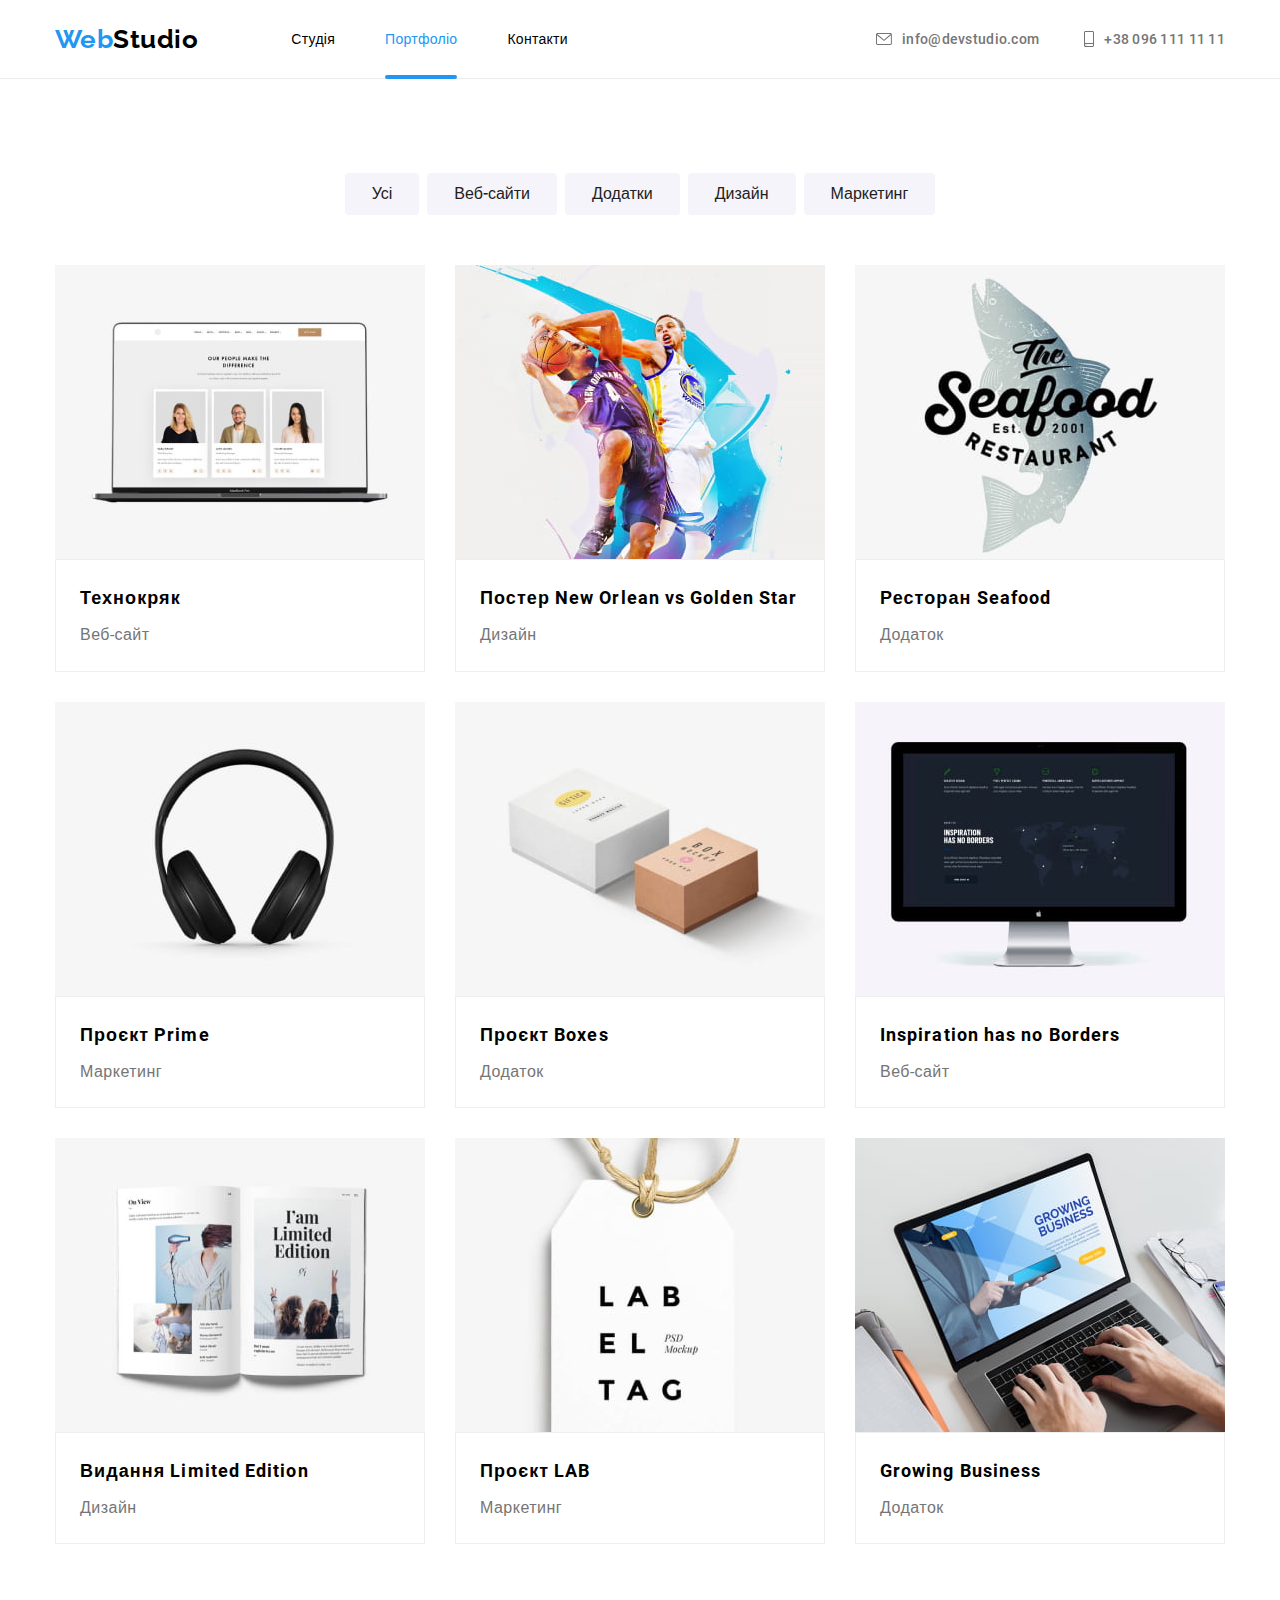
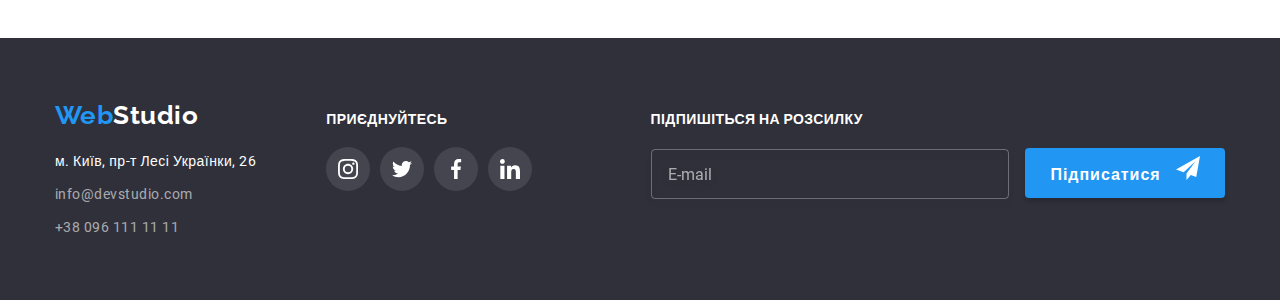
==== portfolio.html @ efd05b74 "fonts" ====
<!DOCTYPE html>
<html lang="uk">

<head>
    <meta charset="UTF-8">
    <meta http-equiv="X-UA-Compatible" content="IE=edge">
    <meta name="viewport" content="width=device-width, initial-scale=1.0">
    <title>Портфоліо</title>
    <link rel="stylesheet" href="https://cdnjs.cloudflare.com/ajax/libs/modern-normalize/1.1.0/modern-normalize.min.css">
  <!--  <link rel="preconnect" href="https://fonts.googleapis.com">
    <link rel="preconnect" href="https://fonts.gstatic.com" crossorigin>
    <link href="https://fonts.googleapis.com/css2?family=Raleway:wght@700&family=Roboto:wght@400;500;700;900&display=swap"
        rel="stylesheet"> -->
    <meta name="viewport" content="width=device-width, initial-scale=1.0">
    <link rel="stylesheet" href="./css/main.min.css">
</head>
<body>
    <header class="page-header">
        <div class="container">
            <nav class="nav-container">
                <a href="./index.html" class="logo"><span class="logo__1half">Web</span><span
                        class="logo__2half">Studio</span></a>
                <ul class="nav-list">
                    <li>
                        <a href="./index.html" class="nav-list__link">Студія</a>
                    </li>
                    <li>
                        <a href="./portfolio.html" class="nav-list__link nav-list__link--current">Портфоліо</a>
                    </li>
                    <li>
                        <a href="#" class="nav-list__link">Контакти</a>
                    </li>
                </ul>
            </nav>
            <ul class="header-contacts">
                <li class="header-contacts__item">
                    <a href="mailto:info@devstudio.com" class="header-contacts__mail-link">
                        <svg class="header-contacts__mail-icon" width="16px" height="12px">
                            <use href="./images/icons.svg#icon-envelope"></use>
                        </svg>
                        info@devstudio.com</a>
                </li>
                <li class="header-contacts__item">
                    <a href="tel:+380961111111" class="header-contacts__tel-link">
                        <svg class="header-contacts__tel-icon" width="10px" height="16px">
                            <use href="./images/icons.svg#icon-smartphone"></use>
                        </svg>
                        +38 096 111 11 11</a>
                </li>
            </ul>
        </div>
    </header>
    <main>
<section class="projects">
    <div class="container">
        <h1 class="projects__headline">
            Приклади робіт
        </h1>
        <ul class="projects__button-list">
            <li>
                <button type="button" class="projects__button">Усі</button>
            </li>
            <li>
                <button type="button" class="projects__button">Веб-сайти</button>
            </li>
            <li>
                <button type="button" class="projects__button">Додатки</button>
            </li>
            <li>
                <button type="button" class="projects__button">Дизайн</button>
            </li>
            <li>
                <button type="button" class="projects__button">Маркетинг</button>
            </li>
        </ul>
    </div>
    <div class="container">
        <ul class="projects-list">
            <li class="projects-list__item">
                <div class="project-card">
                <a class="project-card__link" href="#">
                <div class="project-card__overlay-block">
                <img src="./images/Project1.jpg" alt="скрін веб-сайту на ноутбуці" width="370" class="project-card__img">
                <p class="project-card__overlay-text">Ресурс пропонує комплексні пропозиції з різним рівнем 
                        функціоналу та сервісів. Все це дозволить відвідувачу 
                        отримати вичерпні відомості про компанію чи приватну особу.</p>
                </div>
                <div class="project-card__description">
                    <h2 class="project-card__title">Технокряк</h2>
                    <p class="project-card__group">Веб-сайт</p>
                </div>
                </a>
                </div>
            </li>
            <li class="projects-list__item">
                <div class="project-card">
                <a class="project-card__link" href="#">
                <div class="project-card__overlay-block">
                <img src="./images/Project2.jpg" alt="баскетболісти з м'ячем" width="370" class="project-card__img">
                <p class="project-card__overlay-text">Ресурс пропонує комплексні пропозиції з різним рівнем
                    функціоналу та сервісів. Все це дозволить відвідувачу
                    отримати вичерпні відомості про компанію чи приватну особу.</p>
                </div>
                <div class="project-card__description">
                    <h2 class="project-card__title">Постер New Orlean vs Golden Star</h2>
                    <p class="project-card__group">Дизайн</p>
                </div>
                </a>
                </div>
            </li>
            <li class="projects-list__item">
                <div class="project-card">
                <a class="project-card__link" href="#">
                <div class="project-card__overlay-block">
                <img src="./images/Project3.jpg" alt="логотип ресторану" width="370" class="project-card__img">
                <p class="project-card__overlay-text">Ресурс пропонує комплексні пропозиції з різним рівнем
                    функціоналу та сервісів. Все це дозволить відвідувачу
                    отримати вичерпні відомості про компанію чи приватну особу.</p>
                </div>
                <div class="project-card__description">
                    <h2 class="project-card__title">Ресторан Seafood</h2>
                    <p class="project-card__group">Додаток</p>
                </div>
                </a>
                </div>
            </li>
            <li class="projects-list__item">
                <div class="project-card">
                <a class="project-card__link" href="#">
                <div class="project-card__overlay-block">
                <img src="./images/Project4.jpg" alt="навушники" width="370" class="project-card__img">
                <p class="project-card__overlay-text">Ресурс пропонує комплексні пропозиції з різним рівнем
                    функціоналу та сервісів. Все це дозволить відвідувачу
                    отримати вичерпні відомості про компанію чи приватну особу.</p>
                </div>
                <div class="project-card__description">
                    <h2 class="project-card__title">Проєкт Prime</h2>
                    <p class="project-card__group">Маркетинг</p>
                </div>
                </a>
                </div>
            </li>
            <li class="projects-list__item">
                <div class="project-card">
                <a class="project-card__link" href="#">
                <div class="project-card__overlay-block">
                <img src="./images/Project5.jpg" alt="коробки" width="370" class="project-card__img">
                <p class="project-card__overlay-text">Ресурс пропонує комплексні пропозиції з різним рівнем
                    функціоналу та сервісів. Все це дозволить відвідувачу
                    отримати вичерпні відомості про компанію чи приватну особу.</p>
                </div>
                <div class="project-card__description">
                    <h2 class="project-card__title">Проєкт Boxes</h2>
                    <p class="project-card__group">Додаток</p>
                </div>
                </a>
                </div>
            </li>
            <li class="projects-list__item">
                <div class="project-card">
                <a class="project-card__link" href="#">
                <div class="project-card__overlay-block">
                <img src="./images/Project6.jpg" alt="скрін веб-сайту на моніторі" width="370" class="project-card__img">
                <p class="project-card__overlay-text">Ресурс пропонує комплексні пропозиції з різним рівнем
                    функціоналу та сервісів. Все це дозволить відвідувачу
                    отримати вичерпні відомості про компанію чи приватну особу.</p>
                </div>
                <div class="project-card__description">
                    <h2 class="project-card__title">Inspiration has no Borders</h2>
                    <p class="project-card__group">Веб-сайт</p>
                </div>
                </a>
                </div>
            </li>
            <li class="projects-list__item">
                <div class="project-card">
                <a class="project-card__link" href="#">
                <div class="project-card__overlay-block">    
                <img src="./images/Project7.jpg" alt="відкритий журнал" width="370" class="project-card__img">
                <p class="project-card__overlay-text">Ресурс пропонує комплексні пропозиції з різним рівнем
                    функціоналу та сервісів. Все це дозволить відвідувачу
                    отримати вичерпні відомості про компанію чи приватну особу.</p>
                </div>
                <div class="project-card__description">
                    <h2 class="project-card__title">Видання Limited Edition</h2>
                    <p class="project-card__group">Дизайн</p>
                </div>
                </a>
                </div>
            </li>
            <li class="projects-list__item">
                <div class="project-card">
                <a class="project-card__link" href="#">
                <div class="project-card__overlay-block">
                    <img src="./images/Project8.jpg" alt="логотип проєкту" width="370" class="project-card__img">
                <p class="project-card__overlay-text">Ресурс пропонує комплексні пропозиції з різним рівнем
                    функціоналу та сервісів. Все це дозволить відвідувачу
                    отримати вичерпні відомості про компанію чи приватну особу.</p>
                </div>
                <div class="project-card__description">
                    <h2 class="project-card__title">Проєкт LAB</h2>
                    <p class="project-card__group">Маркетинг</p>
                </div>
                </a>
                </div>
            </li>
            <li class="projects-list__item">
                <div class="project-card">
                <a class="project-card__link" href="#">
                <div class="project-card__overlay-block">
                <img src="./images/Project9.jpg" alt="скріе додатку на ноутбуці" width="370" class="project-card__img">
                <p class="project-card__overlay-text">Ресурс пропонує комплексні пропозиції з різним рівнем
                    функціоналу та сервісів. Все це дозволить відвідувачу
                    отримати вичерпні відомості про компанію чи приватну особу.</p>
                </div> 
                    <div class="project-card__description">
                    <h2 class="project-card__title">Growing Business</h2>
                    <p class="project-card__group">Додаток</p>
                </div>
                </a>
                </div>
            </li>
        </ul>
    </div>
    </section>
    </main>
<footer class="page-footer">
    <div class="container page-footer__container">
        <div class="page-footer__content">
            <a href="./index.html" class="logo page-footer__logo"><span class="logo__1half">Web</span><span
                    class="logo__2half logo__2half--inverse">Studio</span></a>
            <address>
                <ul class="footer-contacts">
                    <li class="footer-contacts__item">
                        <a href="https://goo.gl/maps/hSNY3nVLKRhSjsEh8" class="footer-contacts__address">м. Київ, пр-т
                            Лесі
                            Українки, 26</a>
                    </li>
                    <li class="footer-contacts__item">
                        <a href="mailto:info@devstudio.com" class="footer-contacts__mail">info@devstudio.com</a>
                    </li>
                    <li class="footer-contacts__item">
                        <a href="tel:+380961111111" class="footer-contacts__tel">+38 096 111 11 11</a>
                    </li>
                </ul>
            </address>
        </div>
        <div class="page-footer__social">
            <span class="page-footer__join">Приєднуйтесь</span>
            <ul class="social-list">
                <li class="social-list__item">
                    <a class="social-list__link" href="https://www.instagram.com/siriy_ua/">
                        <svg class="social-list__icon" width="20" height="20">
                            <use href="./images/icons.svg#icon-instagram"></use>
                        </svg>
                    </a>
                </li>
                <li class="social-list__item">
                    <a class="social-list__link" href="https://twitter.com/APUkraine">
                        <svg class="social-list__icon" width="20" height="20">
                            <use href="./images/icons.svg#icon-twitter"></use>
                        </svg>
                    </a>
                </li>
                <li class="social-list__item">
                    <a class="social-list__link" href="https://www.facebook.com/pasha.savka.9">
                        <svg class="social-list__icon" width="20" height="20">
                            <use href="./images/icons.svg#icon-facebook"></use>
                        </svg>
                    </a>
                </li>
                <li class="social-list__item">
                    <a class="social-list__link" href="https://www.linkedin.com/">
                        <svg class="social-list__icon" width="20" height="20">
                            <use href="./images/icons.svg#icon-linkedin"></use>
                        </svg>
                    </a>
                </li>
            </ul>
        </div>
        <div class="footer-subscribe">
            <label for="footer-email" class="footer-subscribe__newsletter">Підпишіться на розсилку</label>
            <div class="footer-subscribe__wrapper">
                <input type="email" name="e-mail" id="footer-email" placeholder="E-mail"
                    class="footer-subscribe__email">
                <button type="submit" class="footer-subscribe__button">
                    <div class="footer-subscribe__button-content">
                        <span>Підписатися</span>
                        <svg class="footer-subscribe__icon" width="24" height="24">
                            <use href="./images/icons.svg#icon-send"></use>
                        </svg>
                    </div>
                </button>
            </div>
        </div>
    </div>
</footer>
</body>
</html>
---- css/main.min.css ----
@font-face{font-family:"Roboto";font-style:normal;font-weight:400;src:local(""),url("../fonts/roboto-v30-latin-regular.woff2") format("woff2"),url("../fonts/roboto-v30-latin-regular.woff") format("woff")}@font-face{font-family:"Roboto";font-style:normal;font-weight:500;src:local(""),url("../fonts/roboto-v30-latin-500.woff2") format("woff2"),url("../fonts/roboto-v30-latin-500.woff") format("woff")}@font-face{font-family:"Roboto";font-style:normal;font-weight:700;src:local(""),url("../fonts/roboto-v30-latin-700.woff2") format("woff2"),url("../fonts/roboto-v30-latin-700.woff") format("woff")}@font-face{font-family:"Roboto";font-style:normal;font-weight:900;src:local(""),url("../fonts/roboto-v30-latin-900.woff2") format("woff2"),url("../fonts/roboto-v30-latin-900.woff") format("woff")}@font-face{font-family:"Raleway";font-style:normal;font-weight:700;src:local(""),url("../fonts/raleway-v28-latin-700.woff2") format("woff2"),url("../fonts/raleway-v28-latin-700.woff") format("woff")}.visually-hidden{position:absolute;width:1px;height:1px;margin:-1px;border:0;padding:0;white-space:nowrap;-webkit-clip-path:inset(100%);clip-path:inset(100%);clip:rect(0 0 0 0);overflow:hidden}.container{display:-webkit-box;display:-ms-flexbox;display:flex;padding:0 15px;width:1200px;margin-left:auto;margin-right:auto;-ms-flex-line-pack:center;align-content:center}.clients .container{-webkit-box-orient:vertical;-webkit-box-direction:normal;-ms-flex-direction:column;flex-direction:column}.logo{display:block;padding-bottom:0;-ms-flex-line-pack:center;align-content:center;padding:0;text-decoration:none;font-family:"Raleway",sans-serif;font-weight:700;font-size:26px;line-height:1.17}.logo__1half{color:#2196f3}.logo__2half{color:#000}.logo__2half--inverse{color:#fff}.page-footer__logo{margin-bottom:20px}.social-list{display:-webkit-box;display:-ms-flexbox;display:flex;list-style-type:none;padding-left:0;gap:10px;-webkit-box-pack:center;-ms-flex-pack:center;justify-content:center;margin-top:0;margin-bottom:0;list-style-type:none}.social-list__link{display:-webkit-box;display:-ms-flexbox;display:flex;width:100%;height:100%;border-radius:50%;-webkit-box-align:center;-ms-flex-align:center;align-items:center;-webkit-box-pack:center;-ms-flex-pack:center;justify-content:center;color:#afb1b8;-webkit-transition-property:color,background-color,fill,border-color,opacity,visibility,-webkit-box-shadow,-webkit-transform;transition-property:color,background-color,fill,border-color,opacity,visibility,-webkit-box-shadow,-webkit-transform;transition-property:color,background-color,fill,box-shadow,border-color,opacity,visibility,transform;transition-property:color,background-color,fill,box-shadow,border-color,opacity,visibility,transform,-webkit-box-shadow,-webkit-transform;-webkit-transition-duration:250ms;transition-duration:250ms;-webkit-transition-timing-function:cubic-bezier(0.4, 0, 0.2, 1);transition-timing-function:cubic-bezier(0.4, 0, 0.2, 1)}.social-list__icon{fill:currentColor}.social-list__item{width:44px;height:44px}.social-list__link:hover,.social-list__link:focus{color:#fff;background-color:#2196f3}.page-footer .social-list__link,.page-footer .social-list__link{color:#fff;background-color:rgba(255,255,255,.1)}.page-footer .social-list__link:hover,.page-footer .social-list__link:focus{background-color:#2196f3}.backdrop{position:fixed;top:0;left:0;width:100%;height:100%;background-color:rgba(0,0,0,.5);-webkit-transition-property:opacity,visibility,-webkit-transform;transition-property:opacity,visibility,-webkit-transform;transition-property:opacity,visibility,transform;transition-property:opacity,visibility,transform,-webkit-transform;-webkit-transition-duration:250ms;transition-duration:250ms;-webkit-transition-timing-function:cubic-bezier(0.4, 0, 0.2, 1);transition-timing-function:cubic-bezier(0.4, 0, 0.2, 1)}.backdrop.is-hidden{opacity:0;visibility:hidden;pointer-events:none}body{color:var(--headline-color);background-color:var(--main-color);font-family:"Roboto",sans-serif;letter-spacing:.03em;margin:auto}.clients{padding-top:94px;padding-bottom:94px}.clients__title{margin:0 0 50px 0;font-size:36px;line-height:1.17;text-align:center;letter-spacing:.03em}.clients__list{display:-webkit-box;display:-ms-flexbox;display:flex;list-style-type:none;padding-left:0;gap:30px;margin:0}.company{width:170px;height:92px}.company__logo{fill:#afb1b8;-webkit-transition-property:color,background-color,fill,border-color,opacity,visibility,-webkit-box-shadow,-webkit-transform;transition-property:color,background-color,fill,border-color,opacity,visibility,-webkit-box-shadow,-webkit-transform;transition-property:color,background-color,fill,box-shadow,border-color,opacity,visibility,transform;transition-property:color,background-color,fill,box-shadow,border-color,opacity,visibility,transform,-webkit-box-shadow,-webkit-transform;-webkit-transition-duration:250ms;transition-duration:250ms;-webkit-transition-timing-function:cubic-bezier(0.4, 0, 0.2, 1);transition-timing-function:cubic-bezier(0.4, 0, 0.2, 1)}.company__link:hover .company__logo,.company__link:focus .company__logo{fill:#2196f3}.company__link{display:-webkit-box;display:-ms-flexbox;display:flex;width:100%;height:100%;-webkit-box-pack:center;-ms-flex-pack:center;justify-content:center;-webkit-box-align:center;-ms-flex-align:center;align-items:center;border:1px solid #afb1b8;border-radius:4px;-webkit-transition-property:color,background-color,fill,border-color,opacity,visibility,-webkit-box-shadow,-webkit-transform;transition-property:color,background-color,fill,border-color,opacity,visibility,-webkit-box-shadow,-webkit-transform;transition-property:color,background-color,fill,box-shadow,border-color,opacity,visibility,transform;transition-property:color,background-color,fill,box-shadow,border-color,opacity,visibility,transform,-webkit-box-shadow,-webkit-transform;-webkit-transition-duration:250ms;transition-duration:250ms;-webkit-transition-timing-function:cubic-bezier(0.4, 0, 0.2, 1);transition-timing-function:cubic-bezier(0.4, 0, 0.2, 1)}.company__link:hover,.company__link:focus{border:1px solid #2196f3;border-radius:4px}.command__title{font-size:36px;line-height:1.17;text-align:center;letter-spacing:.03em}.command{background-color:#f5f4fa}.employee__description{padding:30px 0}.employee__name{font-weight:500;font-size:16px;line-height:1.17;margin:0 0 10px 0}.employee__profession{font-size:16px;line-height:1.17;color:#757575;margin:0;margin-bottom:16px}.command__container{-webkit-box-orient:vertical;-webkit-box-direction:normal;-ms-flex-direction:column;flex-direction:column}.command__list{padding:0;margin:0;display:-webkit-box;display:-ms-flexbox;display:flex;gap:30px;-webkit-box-pack:center;-ms-flex-pack:center;justify-content:center;list-style-type:none}.command__title{margin:0 0 50px 0}.command__item{text-align:center;background-color:#fff;-webkit-box-shadow:0px 1px 3px rgba(0,0,0,.12),0px 1px 1px rgba(0,0,0,.14),0px 2px 1px rgba(0,0,0,.2);box-shadow:0px 1px 3px rgba(0,0,0,.12),0px 1px 1px rgba(0,0,0,.14),0px 2px 1px rgba(0,0,0,.2);border-radius:0px 0px 4px 4px}.command{padding:94px 0}.employee__img{display:block}.features__title{display:none}.features-list__heading{text-transform:uppercase;font-size:14px;line-height:1.17}.features-list__text{font-size:14px;line-height:1.7;color:#757575}.features{padding-top:94px}.features-list{display:-webkit-box;display:-ms-flexbox;display:flex;margin:0;padding-left:0;gap:30px;list-style-type:none}.features-list__item{width:calc((100% - 90px)/4)}.features-list__heading{margin:0 0 10px 0}.features-list__text{margin:0}.features-list__icon-box{width:270px;height:120px;display:-webkit-box;display:-ms-flexbox;display:flex;-webkit-box-pack:center;-ms-flex-pack:center;justify-content:center;-webkit-box-align:center;-ms-flex-align:center;align-items:center;margin-bottom:30px;border-radius:4px;background-color:#f5f4fa}.hero__title{width:700px;margin:0 auto 30px auto;color:#fff;font-weight:900;font-size:44px;line-height:1.36;text-align:center;letter-spacing:.06em;text-transform:uppercase}.hero__button{display:block;margin-left:auto;margin-right:auto;padding:10px 32px;border-radius:4px;color:#fff;background:#2196f3;cursor:pointer;font-weight:700;font-size:16px;line-height:1.88;letter-spacing:.06em;border-color:rgba(0,0,0,0)}.hero{-ms-flex-line-pack:center;align-content:center;padding-top:200px;padding-bottom:210px;margin:0 auto;background-color:#2f303a;background-image:-webkit-gradient(linear, left top, right top, from(rgba(47, 48, 58, 0.4)), to(rgba(47, 48, 58, 0.4))),url("../images/hero-img.jpg");background-image:linear-gradient(to right, rgba(47, 48, 58, 0.4), rgba(47, 48, 58, 0.4)),url("../images/hero-img.jpg");background-position:center;background-repeat:no-repeat;background-size:cover}.modal{position:absolute;display:-webkit-box;display:-ms-flexbox;display:flex;top:50%;left:50%;min-width:528px;min-height:581px;padding:40px;background-color:#fff;border-radius:4px;-webkit-box-shadow:0px 1px 3px rgba(0,0,0,.12),0px 1px 1px rgba(0,0,0,.14),0px 2px 1px rgba(0,0,0,.2);box-shadow:0px 1px 3px rgba(0,0,0,.12),0px 1px 1px rgba(0,0,0,.14),0px 2px 1px rgba(0,0,0,.2);-webkit-box-orient:vertical;-webkit-box-direction:normal;-ms-flex-direction:column;flex-direction:column}.backdrop .modal{-webkit-transition-property:opacity,visibility,-webkit-transform;transition-property:opacity,visibility,-webkit-transform;transition-property:opacity,visibility,transform;transition-property:opacity,visibility,transform,-webkit-transform;-webkit-transition-duration:250ms;transition-duration:250ms;-webkit-transition-timing-function:cubic-bezier(0.4, 0, 0.2, 1);transition-timing-function:cubic-bezier(0.4, 0, 0.2, 1);-webkit-transform:translate(-50%, -50%) scale(1);transform:translate(-50%, -50%) scale(1)}.backdrop.is-hidden .modal{opacity:0;visibility:hidden;pointer-events:none;-webkit-transition-property:opacity,visibility,-webkit-transform;transition-property:opacity,visibility,-webkit-transform;transition-property:opacity,visibility,transform;transition-property:opacity,visibility,transform,-webkit-transform;-webkit-transition-duration:250ms;transition-duration:250ms;-webkit-transition-timing-function:cubic-bezier(0.4, 0, 0.2, 1);transition-timing-function:cubic-bezier(0.4, 0, 0.2, 1);-webkit-transform:translate(-50%, -50%) scale(0.1);transform:translate(-50%, -50%) scale(0.1)}.modal__button-close{display:-webkit-box;display:-ms-flexbox;display:flex;width:30px;height:30px;-webkit-box-pack:center;-ms-flex-pack:center;justify-content:center;-webkit-box-align:center;-ms-flex-align:center;align-items:center;border:1px solid rgba(0,0,0,.15);border-radius:50%;position:absolute;top:8px;right:8px;padding:0;margin:0;background:none;cursor:pointer}.modal__button-close:hover,.modal__button-close:focus{fill:#2196f3}.modal__form{display:-webkit-box;display:-ms-flexbox;display:flex;-webkit-box-orient:vertical;-webkit-box-direction:normal;-ms-flex-direction:column;flex-direction:column}.modal__title{font-style:normal;font-weight:700;font-size:20px;line-height:1.15;text-align:center;padding:0;margin:0 0 12px 0}.modal__form-label{font-weight:400;font-size:12px;line-height:1.17;letter-spacing:.01em;color:#757575;margin-bottom:4px}.modal__form-input{height:40px;width:100%;border:1px solid rgba(33,33,33,.2);border-radius:4px;padding-left:40px}.modal__input-wrapper:hover .modal__form-input,.modal__input-wrapper:focus-within .modal__form-input{border:1px solid #2196f3}.modal__input-wrapper{position:relative;color:#212121;margin-bottom:10px}.modal__input-wrapper:hover,.modal__input-wrapper:focus-within{color:#2196f3}.modal__input-icon{position:absolute;left:12px;top:50%;-webkit-transform:translateY(-50%);transform:translateY(-50%);fill:currentColor}.modal__input-comment{height:120px;resize:none;width:100%;border:1px solid rgba(33,33,33,.2);border-radius:4px;margin-bottom:20px;padding:12px 16px}.modal__input-comment:hover,.modal__input-comment:focus{border:1px solid #2196f3}.modal__input-comment::-webkit-input-placeholder{display:-webkit-box;display:flex;font-weight:400;font-size:12px;line-height:14px;letter-spacing:.01em;color:rgba(117,117,117,.5)}.modal__input-comment::-moz-placeholder{display:flex;font-weight:400;font-size:12px;line-height:14px;letter-spacing:.01em;color:rgba(117,117,117,.5)}.modal__input-comment:-ms-input-placeholder{display:-ms-flexbox;display:flex;font-weight:400;font-size:12px;line-height:14px;letter-spacing:.01em;color:rgba(117,117,117,.5)}.modal__input-comment::-ms-input-placeholder{display:-ms-flexbox;display:flex;font-weight:400;font-size:12px;line-height:14px;letter-spacing:.01em;color:rgba(117,117,117,.5)}.modal__input-comment::placeholder{display:-webkit-box;display:-ms-flexbox;display:flex;font-weight:400;font-size:12px;line-height:14px;letter-spacing:.01em;color:rgba(117,117,117,.5)}.modal__terms{display:-webkit-box;display:-ms-flexbox;display:flex;margin-bottom:30px;margin-left:12px;-webkit-box-align:center;-ms-flex-align:center;align-items:center}.modal__button{background-color:#2196f3;border:none;-webkit-box-shadow:0px 4px 4px --foter-shadow;box-shadow:0px 4px 4px --foter-shadow;border-radius:4px;width:200px;height:50px;color:#fff;-ms-flex-item-align:center;align-self:center;letter-spacing:.06em;font-weight:700;font-size:16px;line-height:1.88;cursor:pointer}.modal__button:hover,.modal__button:focus{background-color:#188ce8}.modal__terms-link{color:#2196f3}.modal__terms-label{position:relative;padding-left:23px;font-size:14px;line-height:1.7;color:#757575}.modal__terms-label::before{content:"";position:absolute;width:16px;height:15px;top:50%;-webkit-transform:translateY(-50%);transform:translateY(-50%);left:0;border:2px solid #212121;border-radius:2px}.modal__terms-label::after{content:"";position:absolute;width:16px;height:15px;top:50%;-webkit-transform:translateY(-50%);transform:translateY(-50%);left:0;border:2px solid #2196f3;border-radius:2px;background-image:url("../images/Vector.svg");background-size:contain;background-repeat:no-repeat;background-color:#2196f3;opacity:0}.modal__checkbox:checked+.modal__terms-label::after{opacity:1}.nav-list{display:-webkit-box;display:-ms-flexbox;display:flex;margin:0 0 0 93px;padding-left:0;gap:50px;list-style-type:none;font-weight:500;font-size:14px;line-height:1.17;letter-spacing:.02em}.nav-list__link{position:relative;display:block;color:inherit;text-decoration:none;-webkit-transition-property:color,background-color,fill,border-color,opacity,visibility,-webkit-box-shadow,-webkit-transform;transition-property:color,background-color,fill,border-color,opacity,visibility,-webkit-box-shadow,-webkit-transform;transition-property:color,background-color,fill,box-shadow,border-color,opacity,visibility,transform;transition-property:color,background-color,fill,box-shadow,border-color,opacity,visibility,transform,-webkit-box-shadow,-webkit-transform;-webkit-transition-duration:250ms;transition-duration:250ms;-webkit-transition-timing-function:cubic-bezier(0.4, 0, 0.2, 1);transition-timing-function:cubic-bezier(0.4, 0, 0.2, 1)}.nav-list__link:hover{color:#2196f3;fill:#2196f3}.nav-list__link:hover::after{opacity:1}.nav-list__link:focus{color:#2196f3;fill:#2196f3}.nav-list__link:focus::after{opacity:1}.nav-list__link::after{content:"";position:absolute;display:block;width:100%;height:4px;left:0;bottom:-32px;border-radius:2px;background-color:#2196f3;opacity:0;-webkit-transition-property:color,background-color,fill,border-color,opacity,visibility,-webkit-box-shadow,-webkit-transform;transition-property:color,background-color,fill,border-color,opacity,visibility,-webkit-box-shadow,-webkit-transform;transition-property:color,background-color,fill,box-shadow,border-color,opacity,visibility,transform;transition-property:color,background-color,fill,box-shadow,border-color,opacity,visibility,transform,-webkit-box-shadow,-webkit-transform;-webkit-transition-duration:250ms;transition-duration:250ms;-webkit-transition-timing-function:cubic-bezier(0.4, 0, 0.2, 1);transition-timing-function:cubic-bezier(0.4, 0, 0.2, 1)}.nav-container{display:-webkit-box;display:-ms-flexbox;display:flex;-webkit-box-align:center;-ms-flex-align:center;align-items:center}.nav-list__link--current{color:#2196f3}.nav-list__link--current::after{content:"";opacity:1}.footer-contacts__address{color:#fff;-webkit-transition-property:color,background-color,fill,border-color,opacity,visibility,-webkit-box-shadow,-webkit-transform;transition-property:color,background-color,fill,border-color,opacity,visibility,-webkit-box-shadow,-webkit-transform;transition-property:color,background-color,fill,box-shadow,border-color,opacity,visibility,transform;transition-property:color,background-color,fill,box-shadow,border-color,opacity,visibility,transform,-webkit-box-shadow,-webkit-transform;-webkit-transition-duration:250ms;transition-duration:250ms;-webkit-transition-timing-function:cubic-bezier(0.4, 0, 0.2, 1);transition-timing-function:cubic-bezier(0.4, 0, 0.2, 1)}.footer-contacts__address:hover,.footer-contacts__address:focus{color:#2196f3;fill:#2196f3}.footer-contacts__tel{color:rgba(255,255,255,.6)}.footer-contacts__tel:hover,.footer-contacts__tel:focus{color:#2196f3}.footer-contacts__mail{color:rgba(255,255,255,.6)}.footer-contacts__mail:hover,.footer-contacts__mail:focus{color:#2196f3}.footer-contacts__tel,.footer-contacts__mail,.footer-contacts__address{text-decoration:none}.footer-contacts__tel{white-space:nowrap}.page-footer{background-color:#2f303a;margin:auto;padding:60px 0}.footer-contacts{padding:0;margin:0}.footer-contacts__item:not(:last-child){margin-bottom:9px}.footer-contacts__mail,.footer-contacts__tel{display:-webkit-box;display:-ms-flexbox;display:flex;-webkit-box-align:center;-ms-flex-align:center;align-items:center;-webkit-transition-property:color,background-color,fill,border-color,opacity,visibility,-webkit-box-shadow,-webkit-transform;transition-property:color,background-color,fill,border-color,opacity,visibility,-webkit-box-shadow,-webkit-transform;transition-property:color,background-color,fill,box-shadow,border-color,opacity,visibility,transform;transition-property:color,background-color,fill,box-shadow,border-color,opacity,visibility,transform,-webkit-box-shadow,-webkit-transform;-webkit-transition-duration:250ms;transition-duration:250ms;-webkit-transition-timing-function:cubic-bezier(0.4, 0, 0.2, 1);transition-timing-function:cubic-bezier(0.4, 0, 0.2, 1)}.page-footer{display:-webkit-box;display:-ms-flexbox;display:flex}.page-footer__join{display:inline-block;font-style:normal;font-weight:700;font-size:14px;line-height:1.17;letter-spacing:.03em;text-transform:uppercase;color:#fff;margin-bottom:20px}.page-footer__container{-webkit-box-align:baseline;-ms-flex-align:baseline;align-items:baseline}.page-footer__social{padding-top:12px;margin-left:70px}.footer-contacts{font-size:14px;line-height:1.7;font-style:normal;list-style-type:none}.footer-subscribe__newsletter{margin-bottom:20px;font-weight:700;font-size:14px;line-height:1.14;letter-spacing:.03em;text-transform:uppercase;color:#fff}.footer-subscribe{display:-webkit-box;display:-ms-flexbox;display:flex;-webkit-box-orient:vertical;-webkit-box-direction:normal;-ms-flex-direction:column;flex-direction:column;padding-top:12px;-webkit-box-pack:end;-ms-flex-pack:end;justify-content:flex-end;margin-left:auto}.footer-subscribe__email{width:358px;height:50px;margin-right:12px;padding-left:16px;background-color:inherit;border:1px solid rgba(255,255,255,.3);border-radius:4px;-webkit-filter:drop-shadow(0px 4px 4px rgba(0, 0, 0, 0.15));filter:drop-shadow(0px 4px 4px rgba(0, 0, 0, 0.15));color:#fff}.footer-subscribe__email::-webkit-input-placeholder{font-weight:400;font-size:16px;line-height:1.25;display:-webkit-box;display:flex;-webkit-box-align:center;align-items:center;color:rgba(255,255,255,.6)}.footer-subscribe__email::-moz-placeholder{font-weight:400;font-size:16px;line-height:1.25;display:flex;align-items:center;color:rgba(255,255,255,.6)}.footer-subscribe__email:-ms-input-placeholder{font-weight:400;font-size:16px;line-height:1.25;display:-ms-flexbox;display:flex;-ms-flex-align:center;align-items:center;color:rgba(255,255,255,.6)}.footer-subscribe__email::-ms-input-placeholder{font-weight:400;font-size:16px;line-height:1.25;display:-ms-flexbox;display:flex;-ms-flex-align:center;align-items:center;color:rgba(255,255,255,.6)}.footer-subscribe__email::placeholder{font-weight:400;font-size:16px;line-height:1.25;display:-webkit-box;display:-ms-flexbox;display:flex;-webkit-box-align:center;-ms-flex-align:center;align-items:center;color:rgba(255,255,255,.6)}.footer-subscribe__button{width:200px;height:50px;padding:0;background-color:#2196f3;-webkit-box-shadow:0px 4px 4px rgba(0,0,0,.15);box-shadow:0px 4px 4px rgba(0,0,0,.15);border-radius:4px;border:none;font-weight:700;font-size:16px;line-height:1.88;letter-spacing:.06em;color:#fff}.footer-subscribe__icon{margin-left:10px;fill:currentColor}.header-contacts{font-weight:500;font-size:14px;line-height:1.17;letter-spacing:.02em}.header-contacts__tel-link,.header-contacts__mail-link{display:-webkit-box;display:-ms-flexbox;display:flex;-webkit-box-align:center;-ms-flex-align:center;align-items:center;color:#757575;text-decoration:none}.header-contacts__tel-link:hover,.header-contacts__tel-link:focus,.header-contacts__mail-link:hover,.header-contacts__mail-link:focus{color:#2196f3;fill:#2196f3}.header-contacts__mail-icon,.header-contacts__tel-icon{fill:#757575;margin-right:10px;-webkit-transition-property:color,fill;transition-property:color,fill;-webkit-transition-duration:250ms;transition-duration:250ms;-webkit-transition-timing-function:cubic-bezier(0.4, 0, 0.2, 1);transition-timing-function:cubic-bezier(0.4, 0, 0.2, 1)}.header-contacts__mail-link:hover .header-contacts__mail-icon,.header-contacts__tel-link:hover .header-contacts__mail-icon,.header-contacts__mail-link:focus .header-contacts__mail-icon,.header-contacts__tel-link:focus .header-contacts__mail-icon,.header-contacts__mail-link:hover .header-contacts__tel-icon,.header-contacts__tel-link:hover .header-contacts__tel-icon,.header-contacts__mail-link:focus .header-contacts__tel-icon,.header-contacts__tel-link:focus .header-contacts__tel-icon{color:#2196f3;fill:#2196f3}.page-header{border-bottom:1px solid #ececec;padding-top:24px;padding-bottom:24px}.header-contacts{display:-webkit-box;display:-ms-flexbox;display:flex;margin:0 0 0 auto;padding-left:0;gap:45px;-webkit-box-align:center;-ms-flex-align:center;align-items:center;list-style-type:none}.header-contacts__item{display:-webkit-box;display:-ms-flexbox;display:flex}.header-contacts__tel,.header-contacts__mail,.header-contacts__mail-icon,.header-contacts__tel-icon{-webkit-transition-property:color,fill;transition-property:color,fill;-webkit-transition-duration:250ms;transition-duration:250ms;-webkit-transition-timing-function:cubic-bezier(0.4, 0, 0.2, 1);transition-timing-function:cubic-bezier(0.4, 0, 0.2, 1)}.projects{padding-top:94px;padding-bottom:94px}.projects__button-list{display:-webkit-box;display:-ms-flexbox;display:flex;margin:0 auto 50px auto;gap:8px;padding-left:0;list-style-type:none}.projects__button{padding:6px 22px;border-radius:4px;border-color:rgba(0,0,0,0);-webkit-transition-property:color,background-color,fill,border-color,opacity,visibility,-webkit-box-shadow,-webkit-transform;transition-property:color,background-color,fill,border-color,opacity,visibility,-webkit-box-shadow,-webkit-transform;transition-property:color,background-color,fill,box-shadow,border-color,opacity,visibility,transform;transition-property:color,background-color,fill,box-shadow,border-color,opacity,visibility,transform,-webkit-box-shadow,-webkit-transform;-webkit-transition-duration:250ms;transition-duration:250ms;-webkit-transition-timing-function:cubic-bezier(0.4, 0, 0.2, 1);transition-timing-function:cubic-bezier(0.4, 0, 0.2, 1)}.projects__button:first-of-type{padding:6px 25px}.projects-list{display:-webkit-box;display:-ms-flexbox;display:flex;-ms-flex-wrap:wrap;flex-wrap:wrap;padding:0;margin:0;gap:30px;list-style-type:none}.project-card{-webkit-transition-property:color,background-color,fill,border-color,opacity,visibility,-webkit-box-shadow,-webkit-transform;transition-property:color,background-color,fill,border-color,opacity,visibility,-webkit-box-shadow,-webkit-transform;transition-property:color,background-color,fill,box-shadow,border-color,opacity,visibility,transform;transition-property:color,background-color,fill,box-shadow,border-color,opacity,visibility,transform,-webkit-box-shadow,-webkit-transform;-webkit-transition-duration:250ms;transition-duration:250ms;-webkit-transition-timing-function:cubic-bezier(0.4, 0, 0.2, 1);transition-timing-function:cubic-bezier(0.4, 0, 0.2, 1)}.project-card:hover,.project-card:focus{-webkit-box-shadow:0px 1px 1px rgba(0,0,0,.12),0px 4px 4px rgba(0,0,0,.06),1px 4px 6px rgba(0,0,0,.16);box-shadow:0px 1px 1px rgba(0,0,0,.12),0px 4px 4px rgba(0,0,0,.06),1px 4px 6px rgba(0,0,0,.16)}.project-card__img{display:block}.project-card__title{margin:0;margin-bottom:4px}.project-card__group{margin:0}.project-card__description{padding:20px 24px;border:1px solid #eee}.project-card__link{text-decoration:none;color:inherit}.projects__button{color:#212121;background:#f5f4fa;cursor:pointer;font-weight:500;font-size:16px;line-height:1.63;font-family:inherit}.projects__button:hover,.projects__button:focus{color:#fff;background:#2196f3;-webkit-box-shadow:0px 3px 1px rgba(0,0,0,.1),0px 1px 2px rgba(0,0,0,.08),0px 2px 2px rgba(0,0,0,.12);box-shadow:0px 3px 1px rgba(0,0,0,.1),0px 1px 2px rgba(0,0,0,.08),0px 2px 2px rgba(0,0,0,.12)}.projects__headline{display:none}.project-card__title{font-weight:700;font-size:18px;line-height:2;letter-spacing:.06em}.project-card__group{font-size:16px;line-height:1.88;color:#757575}.project-card__overlay-block{position:relative;overflow:hidden}.project-card__overlay-text{position:absolute;display:-webkit-box;display:-ms-flexbox;display:flex;bottom:0;width:100%;height:100%;padding:24px;-webkit-box-align:center;-ms-flex-align:center;align-items:center;background-color:rgba(33,150,243,.9);font-size:18px;line-height:1.56;color:#fff;margin:0;-webkit-transform:translateY(100%);transform:translateY(100%);-webkit-transition-property:-webkit-transform;transition-property:-webkit-transform;transition-property:transform;transition-property:transform, -webkit-transform;-webkit-transition-duration:250ms;transition-duration:250ms;-webkit-transition-timing-function:cubic-bezier(0.4, 0, 0.2, 1);transition-timing-function:cubic-bezier(0.4, 0, 0.2, 1)}.project-card__link:hover .project-card__overlay-text,.project-card__link:focus .project-card__overlay-text{-webkit-transform:translateY(0);transform:translateY(0)}.working__title{margin:0 0 50px 0;font-size:36px;line-height:1.17;text-align:center;letter-spacing:.03em}.working{padding:94px 15px;margin-left:auto;margin-right:auto;-ms-flex-line-pack:center;align-content:center}.working__list{display:-webkit-box;display:-ms-flexbox;display:flex;-webkit-box-sizing:border-box;box-sizing:border-box;-webkit-box-pack:center;-ms-flex-pack:center;justify-content:center;padding:0;margin:0;gap:30px;list-style-type:none}.working__item{position:relative}.working__img{display:block}.working__text{position:absolute;display:-webkit-box;display:-ms-flexbox;display:flex;left:0;bottom:0;background-color:rgba(47,48,58,.8);width:100%;height:70px;-webkit-box-align:center;-ms-flex-align:center;align-items:center;-webkit-box-pack:center;-ms-flex-pack:center;justify-content:center;text-transform:uppercase;font-style:normal;font-weight:700;font-size:14px;line-height:1.14;letter-spacing:.03em;color:#fff}/*# sourceMappingURL=main.min.css.map */
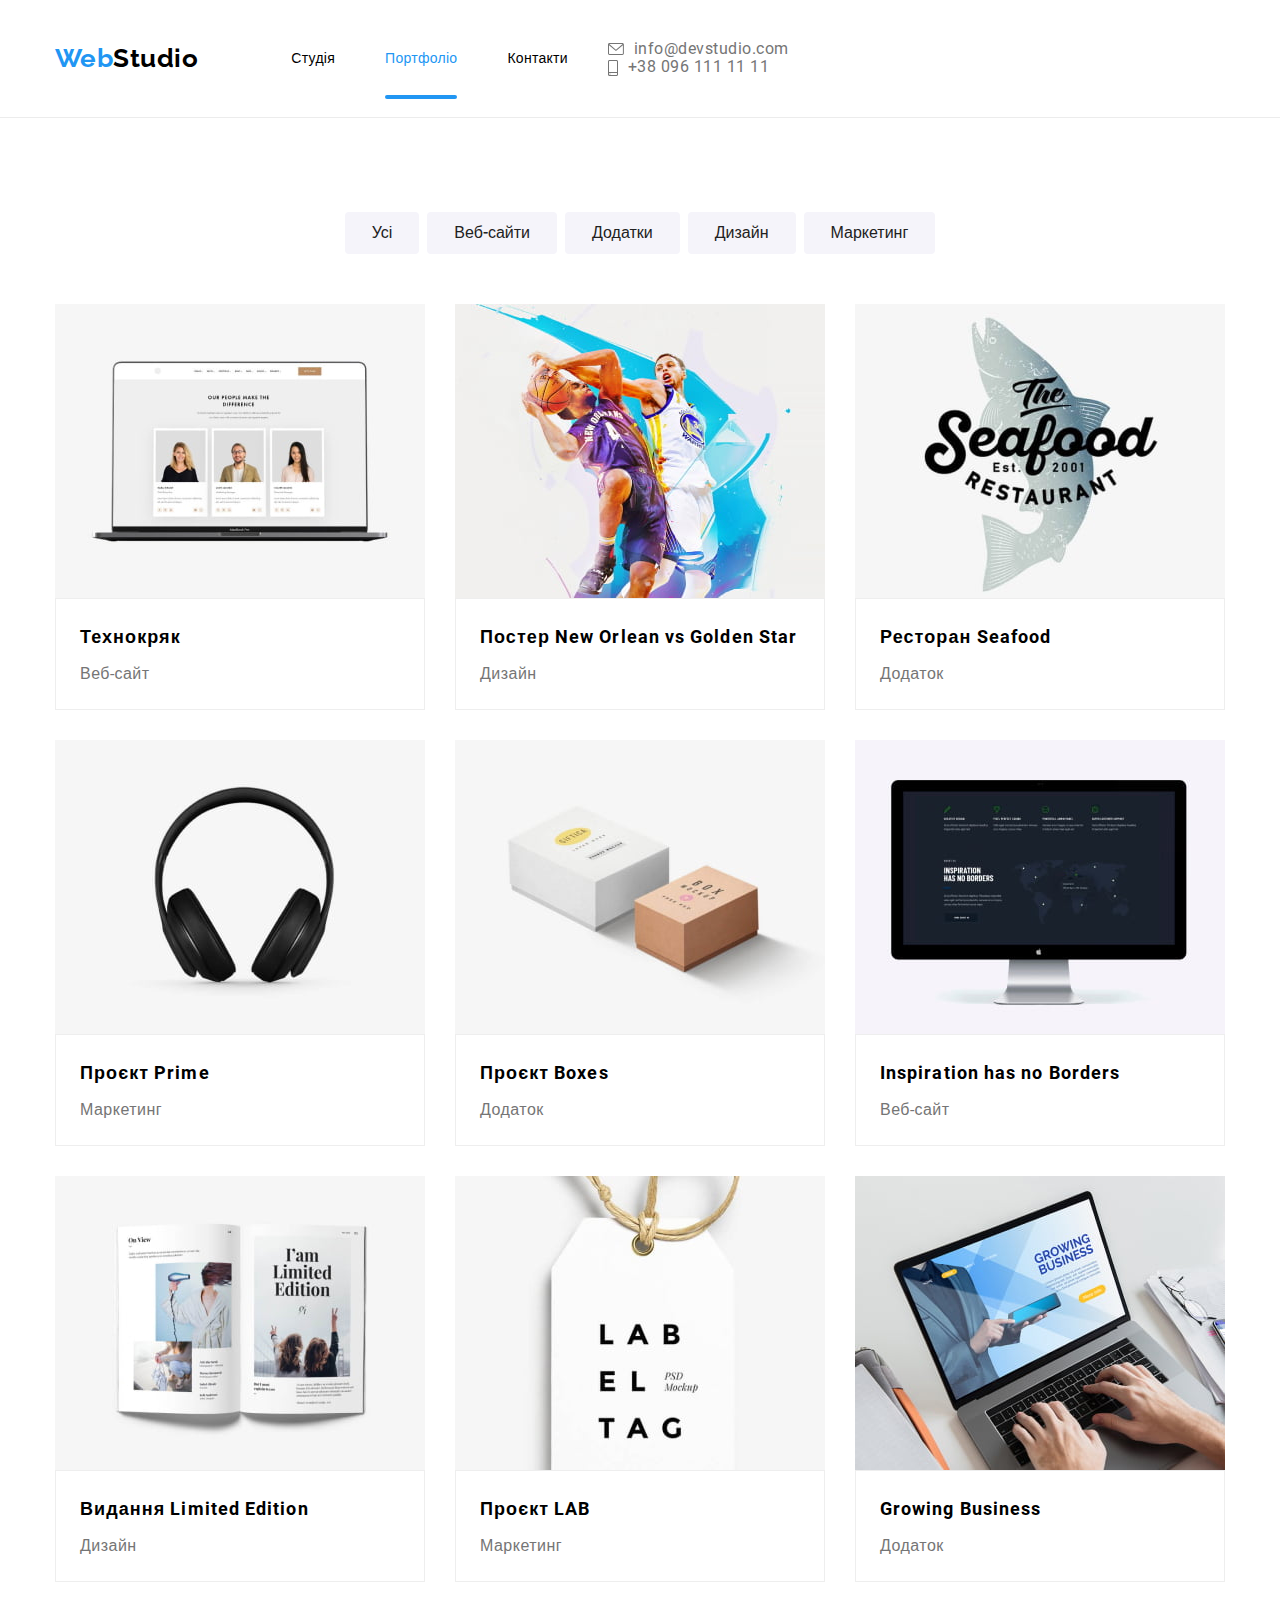
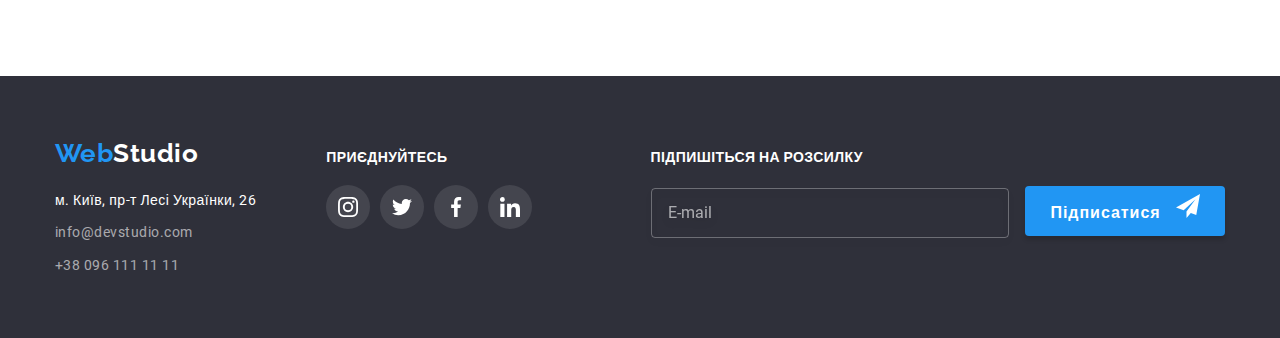
==== commit 20158e69: "../../ for fonts" ====
--- a/portfolio.html
+++ b/portfolio.html
@@ -32,7 +32,7 @@
                     </li>
                 </ul>
             </nav>
-            <ul class="header-contacts">
+            <ul class="">
                 <li class="header-contacts__item">
                     <a href="mailto:info@devstudio.com" class="header-contacts__mail-link">
                         <svg class="header-contacts__mail-icon" width="16px" height="12px">
--- a/css/main.min.css
+++ b/css/main.min.css
@@ -1 +1 @@
-@font-face{font-family:"Roboto";font-style:normal;font-weight:400;src:local(""),url("../fonts/roboto-v30-latin-regular.woff2") format("woff2"),url("../fonts/roboto-v30-latin-regular.woff") format("woff")}@font-face{font-family:"Roboto";font-style:normal;font-weight:500;src:local(""),url("../fonts/roboto-v30-latin-500.woff2") format("woff2"),url("../fonts/roboto-v30-latin-500.woff") format("woff")}@font-face{font-family:"Roboto";font-style:normal;font-weight:700;src:local(""),url("../fonts/roboto-v30-latin-700.woff2") format("woff2"),url("../fonts/roboto-v30-latin-700.woff") format("woff")}@font-face{font-family:"Roboto";font-style:normal;font-weight:900;src:local(""),url("../fonts/roboto-v30-latin-900.woff2") format("woff2"),url("../fonts/roboto-v30-latin-900.woff") format("woff")}@font-face{font-family:"Raleway";font-style:normal;font-weight:700;src:local(""),url("../fonts/raleway-v28-latin-700.woff2") format("woff2"),url("../fonts/raleway-v28-latin-700.woff") format("woff")}.visually-hidden{position:absolute;width:1px;height:1px;margin:-1px;border:0;padding:0;white-space:nowrap;-webkit-clip-path:inset(100%);clip-path:inset(100%);clip:rect(0 0 0 0);overflow:hidden}.container{display:-webkit-box;display:-ms-flexbox;display:flex;padding:0 15px;width:1200px;margin-left:auto;margin-right:auto;-ms-flex-line-pack:center;align-content:center}.clients .container{-webkit-box-orient:vertical;-webkit-box-direction:normal;-ms-flex-direction:column;flex-direction:column}.logo{display:block;padding-bottom:0;-ms-flex-line-pack:center;align-content:center;padding:0;text-decoration:none;font-family:"Raleway",sans-serif;font-weight:700;font-size:26px;line-height:1.17}.logo__1half{color:#2196f3}.logo__2half{color:#000}.logo__2half--inverse{color:#fff}.page-footer__logo{margin-bottom:20px}.social-list{display:-webkit-box;display:-ms-flexbox;display:flex;list-style-type:none;padding-left:0;gap:10px;-webkit-box-pack:center;-ms-flex-pack:center;justify-content:center;margin-top:0;margin-bottom:0;list-style-type:none}.social-list__link{display:-webkit-box;display:-ms-flexbox;display:flex;width:100%;height:100%;border-radius:50%;-webkit-box-align:center;-ms-flex-align:center;align-items:center;-webkit-box-pack:center;-ms-flex-pack:center;justify-content:center;color:#afb1b8;-webkit-transition-property:color,background-color,fill,border-color,opacity,visibility,-webkit-box-shadow,-webkit-transform;transition-property:color,background-color,fill,border-color,opacity,visibility,-webkit-box-shadow,-webkit-transform;transition-property:color,background-color,fill,box-shadow,border-color,opacity,visibility,transform;transition-property:color,background-color,fill,box-shadow,border-color,opacity,visibility,transform,-webkit-box-shadow,-webkit-transform;-webkit-transition-duration:250ms;transition-duration:250ms;-webkit-transition-timing-function:cubic-bezier(0.4, 0, 0.2, 1);transition-timing-function:cubic-bezier(0.4, 0, 0.2, 1)}.social-list__icon{fill:currentColor}.social-list__item{width:44px;height:44px}.social-list__link:hover,.social-list__link:focus{color:#fff;background-color:#2196f3}.page-footer .social-list__link,.page-footer .social-list__link{color:#fff;background-color:rgba(255,255,255,.1)}.page-footer .social-list__link:hover,.page-footer .social-list__link:focus{background-color:#2196f3}.backdrop{position:fixed;top:0;left:0;width:100%;height:100%;background-color:rgba(0,0,0,.5);-webkit-transition-property:opacity,visibility,-webkit-transform;transition-property:opacity,visibility,-webkit-transform;transition-property:opacity,visibility,transform;transition-property:opacity,visibility,transform,-webkit-transform;-webkit-transition-duration:250ms;transition-duration:250ms;-webkit-transition-timing-function:cubic-bezier(0.4, 0, 0.2, 1);transition-timing-function:cubic-bezier(0.4, 0, 0.2, 1)}.backdrop.is-hidden{opacity:0;visibility:hidden;pointer-events:none}body{color:var(--headline-color);background-color:var(--main-color);font-family:"Roboto",sans-serif;letter-spacing:.03em;margin:auto}.clients{padding-top:94px;padding-bottom:94px}.clients__title{margin:0 0 50px 0;font-size:36px;line-height:1.17;text-align:center;letter-spacing:.03em}.clients__list{display:-webkit-box;display:-ms-flexbox;display:flex;list-style-type:none;padding-left:0;gap:30px;margin:0}.company{width:170px;height:92px}.company__logo{fill:#afb1b8;-webkit-transition-property:color,background-color,fill,border-color,opacity,visibility,-webkit-box-shadow,-webkit-transform;transition-property:color,background-color,fill,border-color,opacity,visibility,-webkit-box-shadow,-webkit-transform;transition-property:color,background-color,fill,box-shadow,border-color,opacity,visibility,transform;transition-property:color,background-color,fill,box-shadow,border-color,opacity,visibility,transform,-webkit-box-shadow,-webkit-transform;-webkit-transition-duration:250ms;transition-duration:250ms;-webkit-transition-timing-function:cubic-bezier(0.4, 0, 0.2, 1);transition-timing-function:cubic-bezier(0.4, 0, 0.2, 1)}.company__link:hover .company__logo,.company__link:focus .company__logo{fill:#2196f3}.company__link{display:-webkit-box;display:-ms-flexbox;display:flex;width:100%;height:100%;-webkit-box-pack:center;-ms-flex-pack:center;justify-content:center;-webkit-box-align:center;-ms-flex-align:center;align-items:center;border:1px solid #afb1b8;border-radius:4px;-webkit-transition-property:color,background-color,fill,border-color,opacity,visibility,-webkit-box-shadow,-webkit-transform;transition-property:color,background-color,fill,border-color,opacity,visibility,-webkit-box-shadow,-webkit-transform;transition-property:color,background-color,fill,box-shadow,border-color,opacity,visibility,transform;transition-property:color,background-color,fill,box-shadow,border-color,opacity,visibility,transform,-webkit-box-shadow,-webkit-transform;-webkit-transition-duration:250ms;transition-duration:250ms;-webkit-transition-timing-function:cubic-bezier(0.4, 0, 0.2, 1);transition-timing-function:cubic-bezier(0.4, 0, 0.2, 1)}.company__link:hover,.company__link:focus{border:1px solid #2196f3;border-radius:4px}.command__title{font-size:36px;line-height:1.17;text-align:center;letter-spacing:.03em}.command{background-color:#f5f4fa}.employee__description{padding:30px 0}.employee__name{font-weight:500;font-size:16px;line-height:1.17;margin:0 0 10px 0}.employee__profession{font-size:16px;line-height:1.17;color:#757575;margin:0;margin-bottom:16px}.command__container{-webkit-box-orient:vertical;-webkit-box-direction:normal;-ms-flex-direction:column;flex-direction:column}.command__list{padding:0;margin:0;display:-webkit-box;display:-ms-flexbox;display:flex;gap:30px;-webkit-box-pack:center;-ms-flex-pack:center;justify-content:center;list-style-type:none}.command__title{margin:0 0 50px 0}.command__item{text-align:center;background-color:#fff;-webkit-box-shadow:0px 1px 3px rgba(0,0,0,.12),0px 1px 1px rgba(0,0,0,.14),0px 2px 1px rgba(0,0,0,.2);box-shadow:0px 1px 3px rgba(0,0,0,.12),0px 1px 1px rgba(0,0,0,.14),0px 2px 1px rgba(0,0,0,.2);border-radius:0px 0px 4px 4px}.command{padding:94px 0}.employee__img{display:block}.features__title{display:none}.features-list__heading{text-transform:uppercase;font-size:14px;line-height:1.17}.features-list__text{font-size:14px;line-height:1.7;color:#757575}.features{padding-top:94px}.features-list{display:-webkit-box;display:-ms-flexbox;display:flex;margin:0;padding-left:0;gap:30px;list-style-type:none}.features-list__item{width:calc((100% - 90px)/4)}.features-list__heading{margin:0 0 10px 0}.features-list__text{margin:0}.features-list__icon-box{width:270px;height:120px;display:-webkit-box;display:-ms-flexbox;display:flex;-webkit-box-pack:center;-ms-flex-pack:center;justify-content:center;-webkit-box-align:center;-ms-flex-align:center;align-items:center;margin-bottom:30px;border-radius:4px;background-color:#f5f4fa}.hero__title{width:700px;margin:0 auto 30px auto;color:#fff;font-weight:900;font-size:44px;line-height:1.36;text-align:center;letter-spacing:.06em;text-transform:uppercase}.hero__button{display:block;margin-left:auto;margin-right:auto;padding:10px 32px;border-radius:4px;color:#fff;background:#2196f3;cursor:pointer;font-weight:700;font-size:16px;line-height:1.88;letter-spacing:.06em;border-color:rgba(0,0,0,0)}.hero{-ms-flex-line-pack:center;align-content:center;padding-top:200px;padding-bottom:210px;margin:0 auto;background-color:#2f303a;background-image:-webkit-gradient(linear, left top, right top, from(rgba(47, 48, 58, 0.4)), to(rgba(47, 48, 58, 0.4))),url("../images/hero-img.jpg");background-image:linear-gradient(to right, rgba(47, 48, 58, 0.4), rgba(47, 48, 58, 0.4)),url("../images/hero-img.jpg");background-position:center;background-repeat:no-repeat;background-size:cover}.modal{position:absolute;display:-webkit-box;display:-ms-flexbox;display:flex;top:50%;left:50%;min-width:528px;min-height:581px;padding:40px;background-color:#fff;border-radius:4px;-webkit-box-shadow:0px 1px 3px rgba(0,0,0,.12),0px 1px 1px rgba(0,0,0,.14),0px 2px 1px rgba(0,0,0,.2);box-shadow:0px 1px 3px rgba(0,0,0,.12),0px 1px 1px rgba(0,0,0,.14),0px 2px 1px rgba(0,0,0,.2);-webkit-box-orient:vertical;-webkit-box-direction:normal;-ms-flex-direction:column;flex-direction:column}.backdrop .modal{-webkit-transition-property:opacity,visibility,-webkit-transform;transition-property:opacity,visibility,-webkit-transform;transition-property:opacity,visibility,transform;transition-property:opacity,visibility,transform,-webkit-transform;-webkit-transition-duration:250ms;transition-duration:250ms;-webkit-transition-timing-function:cubic-bezier(0.4, 0, 0.2, 1);transition-timing-function:cubic-bezier(0.4, 0, 0.2, 1);-webkit-transform:translate(-50%, -50%) scale(1);transform:translate(-50%, -50%) scale(1)}.backdrop.is-hidden .modal{opacity:0;visibility:hidden;pointer-events:none;-webkit-transition-property:opacity,visibility,-webkit-transform;transition-property:opacity,visibility,-webkit-transform;transition-property:opacity,visibility,transform;transition-property:opacity,visibility,transform,-webkit-transform;-webkit-transition-duration:250ms;transition-duration:250ms;-webkit-transition-timing-function:cubic-bezier(0.4, 0, 0.2, 1);transition-timing-function:cubic-bezier(0.4, 0, 0.2, 1);-webkit-transform:translate(-50%, -50%) scale(0.1);transform:translate(-50%, -50%) scale(0.1)}.modal__button-close{display:-webkit-box;display:-ms-flexbox;display:flex;width:30px;height:30px;-webkit-box-pack:center;-ms-flex-pack:center;justify-content:center;-webkit-box-align:center;-ms-flex-align:center;align-items:center;border:1px solid rgba(0,0,0,.15);border-radius:50%;position:absolute;top:8px;right:8px;padding:0;margin:0;background:none;cursor:pointer}.modal__button-close:hover,.modal__button-close:focus{fill:#2196f3}.modal__form{display:-webkit-box;display:-ms-flexbox;display:flex;-webkit-box-orient:vertical;-webkit-box-direction:normal;-ms-flex-direction:column;flex-direction:column}.modal__title{font-style:normal;font-weight:700;font-size:20px;line-height:1.15;text-align:center;padding:0;margin:0 0 12px 0}.modal__form-label{font-weight:400;font-size:12px;line-height:1.17;letter-spacing:.01em;color:#757575;margin-bottom:4px}.modal__form-input{height:40px;width:100%;border:1px solid rgba(33,33,33,.2);border-radius:4px;padding-left:40px}.modal__input-wrapper:hover .modal__form-input,.modal__input-wrapper:focus-within .modal__form-input{border:1px solid #2196f3}.modal__input-wrapper{position:relative;color:#212121;margin-bottom:10px}.modal__input-wrapper:hover,.modal__input-wrapper:focus-within{color:#2196f3}.modal__input-icon{position:absolute;left:12px;top:50%;-webkit-transform:translateY(-50%);transform:translateY(-50%);fill:currentColor}.modal__input-comment{height:120px;resize:none;width:100%;border:1px solid rgba(33,33,33,.2);border-radius:4px;margin-bottom:20px;padding:12px 16px}.modal__input-comment:hover,.modal__input-comment:focus{border:1px solid #2196f3}.modal__input-comment::-webkit-input-placeholder{display:-webkit-box;display:flex;font-weight:400;font-size:12px;line-height:14px;letter-spacing:.01em;color:rgba(117,117,117,.5)}.modal__input-comment::-moz-placeholder{display:flex;font-weight:400;font-size:12px;line-height:14px;letter-spacing:.01em;color:rgba(117,117,117,.5)}.modal__input-comment:-ms-input-placeholder{display:-ms-flexbox;display:flex;font-weight:400;font-size:12px;line-height:14px;letter-spacing:.01em;color:rgba(117,117,117,.5)}.modal__input-comment::-ms-input-placeholder{display:-ms-flexbox;display:flex;font-weight:400;font-size:12px;line-height:14px;letter-spacing:.01em;color:rgba(117,117,117,.5)}.modal__input-comment::placeholder{display:-webkit-box;display:-ms-flexbox;display:flex;font-weight:400;font-size:12px;line-height:14px;letter-spacing:.01em;color:rgba(117,117,117,.5)}.modal__terms{display:-webkit-box;display:-ms-flexbox;display:flex;margin-bottom:30px;margin-left:12px;-webkit-box-align:center;-ms-flex-align:center;align-items:center}.modal__button{background-color:#2196f3;border:none;-webkit-box-shadow:0px 4px 4px --foter-shadow;box-shadow:0px 4px 4px --foter-shadow;border-radius:4px;width:200px;height:50px;color:#fff;-ms-flex-item-align:center;align-self:center;letter-spacing:.06em;font-weight:700;font-size:16px;line-height:1.88;cursor:pointer}.modal__button:hover,.modal__button:focus{background-color:#188ce8}.modal__terms-link{color:#2196f3}.modal__terms-label{position:relative;padding-left:23px;font-size:14px;line-height:1.7;color:#757575}.modal__terms-label::before{content:"";position:absolute;width:16px;height:15px;top:50%;-webkit-transform:translateY(-50%);transform:translateY(-50%);left:0;border:2px solid #212121;border-radius:2px}.modal__terms-label::after{content:"";position:absolute;width:16px;height:15px;top:50%;-webkit-transform:translateY(-50%);transform:translateY(-50%);left:0;border:2px solid #2196f3;border-radius:2px;background-image:url("../images/Vector.svg");background-size:contain;background-repeat:no-repeat;background-color:#2196f3;opacity:0}.modal__checkbox:checked+.modal__terms-label::after{opacity:1}.nav-list{display:-webkit-box;display:-ms-flexbox;display:flex;margin:0 0 0 93px;padding-left:0;gap:50px;list-style-type:none;font-weight:500;font-size:14px;line-height:1.17;letter-spacing:.02em}.nav-list__link{position:relative;display:block;color:inherit;text-decoration:none;-webkit-transition-property:color,background-color,fill,border-color,opacity,visibility,-webkit-box-shadow,-webkit-transform;transition-property:color,background-color,fill,border-color,opacity,visibility,-webkit-box-shadow,-webkit-transform;transition-property:color,background-color,fill,box-shadow,border-color,opacity,visibility,transform;transition-property:color,background-color,fill,box-shadow,border-color,opacity,visibility,transform,-webkit-box-shadow,-webkit-transform;-webkit-transition-duration:250ms;transition-duration:250ms;-webkit-transition-timing-function:cubic-bezier(0.4, 0, 0.2, 1);transition-timing-function:cubic-bezier(0.4, 0, 0.2, 1)}.nav-list__link:hover{color:#2196f3;fill:#2196f3}.nav-list__link:hover::after{opacity:1}.nav-list__link:focus{color:#2196f3;fill:#2196f3}.nav-list__link:focus::after{opacity:1}.nav-list__link::after{content:"";position:absolute;display:block;width:100%;height:4px;left:0;bottom:-32px;border-radius:2px;background-color:#2196f3;opacity:0;-webkit-transition-property:color,background-color,fill,border-color,opacity,visibility,-webkit-box-shadow,-webkit-transform;transition-property:color,background-color,fill,border-color,opacity,visibility,-webkit-box-shadow,-webkit-transform;transition-property:color,background-color,fill,box-shadow,border-color,opacity,visibility,transform;transition-property:color,background-color,fill,box-shadow,border-color,opacity,visibility,transform,-webkit-box-shadow,-webkit-transform;-webkit-transition-duration:250ms;transition-duration:250ms;-webkit-transition-timing-function:cubic-bezier(0.4, 0, 0.2, 1);transition-timing-function:cubic-bezier(0.4, 0, 0.2, 1)}.nav-container{display:-webkit-box;display:-ms-flexbox;display:flex;-webkit-box-align:center;-ms-flex-align:center;align-items:center}.nav-list__link--current{color:#2196f3}.nav-list__link--current::after{content:"";opacity:1}.footer-contacts__address{color:#fff;-webkit-transition-property:color,background-color,fill,border-color,opacity,visibility,-webkit-box-shadow,-webkit-transform;transition-property:color,background-color,fill,border-color,opacity,visibility,-webkit-box-shadow,-webkit-transform;transition-property:color,background-color,fill,box-shadow,border-color,opacity,visibility,transform;transition-property:color,background-color,fill,box-shadow,border-color,opacity,visibility,transform,-webkit-box-shadow,-webkit-transform;-webkit-transition-duration:250ms;transition-duration:250ms;-webkit-transition-timing-function:cubic-bezier(0.4, 0, 0.2, 1);transition-timing-function:cubic-bezier(0.4, 0, 0.2, 1)}.footer-contacts__address:hover,.footer-contacts__address:focus{color:#2196f3;fill:#2196f3}.footer-contacts__tel{color:rgba(255,255,255,.6)}.footer-contacts__tel:hover,.footer-contacts__tel:focus{color:#2196f3}.footer-contacts__mail{color:rgba(255,255,255,.6)}.footer-contacts__mail:hover,.footer-contacts__mail:focus{color:#2196f3}.footer-contacts__tel,.footer-contacts__mail,.footer-contacts__address{text-decoration:none}.footer-contacts__tel{white-space:nowrap}.page-footer{background-color:#2f303a;margin:auto;padding:60px 0}.footer-contacts{padding:0;margin:0}.footer-contacts__item:not(:last-child){margin-bottom:9px}.footer-contacts__mail,.footer-contacts__tel{display:-webkit-box;display:-ms-flexbox;display:flex;-webkit-box-align:center;-ms-flex-align:center;align-items:center;-webkit-transition-property:color,background-color,fill,border-color,opacity,visibility,-webkit-box-shadow,-webkit-transform;transition-property:color,background-color,fill,border-color,opacity,visibility,-webkit-box-shadow,-webkit-transform;transition-property:color,background-color,fill,box-shadow,border-color,opacity,visibility,transform;transition-property:color,background-color,fill,box-shadow,border-color,opacity,visibility,transform,-webkit-box-shadow,-webkit-transform;-webkit-transition-duration:250ms;transition-duration:250ms;-webkit-transition-timing-function:cubic-bezier(0.4, 0, 0.2, 1);transition-timing-function:cubic-bezier(0.4, 0, 0.2, 1)}.page-footer{display:-webkit-box;display:-ms-flexbox;display:flex}.page-footer__join{display:inline-block;font-style:normal;font-weight:700;font-size:14px;line-height:1.17;letter-spacing:.03em;text-transform:uppercase;color:#fff;margin-bottom:20px}.page-footer__container{-webkit-box-align:baseline;-ms-flex-align:baseline;align-items:baseline}.page-footer__social{padding-top:12px;margin-left:70px}.footer-contacts{font-size:14px;line-height:1.7;font-style:normal;list-style-type:none}.footer-subscribe__newsletter{margin-bottom:20px;font-weight:700;font-size:14px;line-height:1.14;letter-spacing:.03em;text-transform:uppercase;color:#fff}.footer-subscribe{display:-webkit-box;display:-ms-flexbox;display:flex;-webkit-box-orient:vertical;-webkit-box-direction:normal;-ms-flex-direction:column;flex-direction:column;padding-top:12px;-webkit-box-pack:end;-ms-flex-pack:end;justify-content:flex-end;margin-left:auto}.footer-subscribe__email{width:358px;height:50px;margin-right:12px;padding-left:16px;background-color:inherit;border:1px solid rgba(255,255,255,.3);border-radius:4px;-webkit-filter:drop-shadow(0px 4px 4px rgba(0, 0, 0, 0.15));filter:drop-shadow(0px 4px 4px rgba(0, 0, 0, 0.15));color:#fff}.footer-subscribe__email::-webkit-input-placeholder{font-weight:400;font-size:16px;line-height:1.25;display:-webkit-box;display:flex;-webkit-box-align:center;align-items:center;color:rgba(255,255,255,.6)}.footer-subscribe__email::-moz-placeholder{font-weight:400;font-size:16px;line-height:1.25;display:flex;align-items:center;color:rgba(255,255,255,.6)}.footer-subscribe__email:-ms-input-placeholder{font-weight:400;font-size:16px;line-height:1.25;display:-ms-flexbox;display:flex;-ms-flex-align:center;align-items:center;color:rgba(255,255,255,.6)}.footer-subscribe__email::-ms-input-placeholder{font-weight:400;font-size:16px;line-height:1.25;display:-ms-flexbox;display:flex;-ms-flex-align:center;align-items:center;color:rgba(255,255,255,.6)}.footer-subscribe__email::placeholder{font-weight:400;font-size:16px;line-height:1.25;display:-webkit-box;display:-ms-flexbox;display:flex;-webkit-box-align:center;-ms-flex-align:center;align-items:center;color:rgba(255,255,255,.6)}.footer-subscribe__button{width:200px;height:50px;padding:0;background-color:#2196f3;-webkit-box-shadow:0px 4px 4px rgba(0,0,0,.15);box-shadow:0px 4px 4px rgba(0,0,0,.15);border-radius:4px;border:none;font-weight:700;font-size:16px;line-height:1.88;letter-spacing:.06em;color:#fff}.footer-subscribe__icon{margin-left:10px;fill:currentColor}.header-contacts{font-weight:500;font-size:14px;line-height:1.17;letter-spacing:.02em}.header-contacts__tel-link,.header-contacts__mail-link{display:-webkit-box;display:-ms-flexbox;display:flex;-webkit-box-align:center;-ms-flex-align:center;align-items:center;color:#757575;text-decoration:none}.header-contacts__tel-link:hover,.header-contacts__tel-link:focus,.header-contacts__mail-link:hover,.header-contacts__mail-link:focus{color:#2196f3;fill:#2196f3}.header-contacts__mail-icon,.header-contacts__tel-icon{fill:#757575;margin-right:10px;-webkit-transition-property:color,fill;transition-property:color,fill;-webkit-transition-duration:250ms;transition-duration:250ms;-webkit-transition-timing-function:cubic-bezier(0.4, 0, 0.2, 1);transition-timing-function:cubic-bezier(0.4, 0, 0.2, 1)}.header-contacts__mail-link:hover .header-contacts__mail-icon,.header-contacts__tel-link:hover .header-contacts__mail-icon,.header-contacts__mail-link:focus .header-contacts__mail-icon,.header-contacts__tel-link:focus .header-contacts__mail-icon,.header-contacts__mail-link:hover .header-contacts__tel-icon,.header-contacts__tel-link:hover .header-contacts__tel-icon,.header-contacts__mail-link:focus .header-contacts__tel-icon,.header-contacts__tel-link:focus .header-contacts__tel-icon{color:#2196f3;fill:#2196f3}.page-header{border-bottom:1px solid #ececec;padding-top:24px;padding-bottom:24px}.header-contacts{display:-webkit-box;display:-ms-flexbox;display:flex;margin:0 0 0 auto;padding-left:0;gap:45px;-webkit-box-align:center;-ms-flex-align:center;align-items:center;list-style-type:none}.header-contacts__item{display:-webkit-box;display:-ms-flexbox;display:flex}.header-contacts__tel,.header-contacts__mail,.header-contacts__mail-icon,.header-contacts__tel-icon{-webkit-transition-property:color,fill;transition-property:color,fill;-webkit-transition-duration:250ms;transition-duration:250ms;-webkit-transition-timing-function:cubic-bezier(0.4, 0, 0.2, 1);transition-timing-function:cubic-bezier(0.4, 0, 0.2, 1)}.projects{padding-top:94px;padding-bottom:94px}.projects__button-list{display:-webkit-box;display:-ms-flexbox;display:flex;margin:0 auto 50px auto;gap:8px;padding-left:0;list-style-type:none}.projects__button{padding:6px 22px;border-radius:4px;border-color:rgba(0,0,0,0);-webkit-transition-property:color,background-color,fill,border-color,opacity,visibility,-webkit-box-shadow,-webkit-transform;transition-property:color,background-color,fill,border-color,opacity,visibility,-webkit-box-shadow,-webkit-transform;transition-property:color,background-color,fill,box-shadow,border-color,opacity,visibility,transform;transition-property:color,background-color,fill,box-shadow,border-color,opacity,visibility,transform,-webkit-box-shadow,-webkit-transform;-webkit-transition-duration:250ms;transition-duration:250ms;-webkit-transition-timing-function:cubic-bezier(0.4, 0, 0.2, 1);transition-timing-function:cubic-bezier(0.4, 0, 0.2, 1)}.projects__button:first-of-type{padding:6px 25px}.projects-list{display:-webkit-box;display:-ms-flexbox;display:flex;-ms-flex-wrap:wrap;flex-wrap:wrap;padding:0;margin:0;gap:30px;list-style-type:none}.project-card{-webkit-transition-property:color,background-color,fill,border-color,opacity,visibility,-webkit-box-shadow,-webkit-transform;transition-property:color,background-color,fill,border-color,opacity,visibility,-webkit-box-shadow,-webkit-transform;transition-property:color,background-color,fill,box-shadow,border-color,opacity,visibility,transform;transition-property:color,background-color,fill,box-shadow,border-color,opacity,visibility,transform,-webkit-box-shadow,-webkit-transform;-webkit-transition-duration:250ms;transition-duration:250ms;-webkit-transition-timing-function:cubic-bezier(0.4, 0, 0.2, 1);transition-timing-function:cubic-bezier(0.4, 0, 0.2, 1)}.project-card:hover,.project-card:focus{-webkit-box-shadow:0px 1px 1px rgba(0,0,0,.12),0px 4px 4px rgba(0,0,0,.06),1px 4px 6px rgba(0,0,0,.16);box-shadow:0px 1px 1px rgba(0,0,0,.12),0px 4px 4px rgba(0,0,0,.06),1px 4px 6px rgba(0,0,0,.16)}.project-card__img{display:block}.project-card__title{margin:0;margin-bottom:4px}.project-card__group{margin:0}.project-card__description{padding:20px 24px;border:1px solid #eee}.project-card__link{text-decoration:none;color:inherit}.projects__button{color:#212121;background:#f5f4fa;cursor:pointer;font-weight:500;font-size:16px;line-height:1.63;font-family:inherit}.projects__button:hover,.projects__button:focus{color:#fff;background:#2196f3;-webkit-box-shadow:0px 3px 1px rgba(0,0,0,.1),0px 1px 2px rgba(0,0,0,.08),0px 2px 2px rgba(0,0,0,.12);box-shadow:0px 3px 1px rgba(0,0,0,.1),0px 1px 2px rgba(0,0,0,.08),0px 2px 2px rgba(0,0,0,.12)}.projects__headline{display:none}.project-card__title{font-weight:700;font-size:18px;line-height:2;letter-spacing:.06em}.project-card__group{font-size:16px;line-height:1.88;color:#757575}.project-card__overlay-block{position:relative;overflow:hidden}.project-card__overlay-text{position:absolute;display:-webkit-box;display:-ms-flexbox;display:flex;bottom:0;width:100%;height:100%;padding:24px;-webkit-box-align:center;-ms-flex-align:center;align-items:center;background-color:rgba(33,150,243,.9);font-size:18px;line-height:1.56;color:#fff;margin:0;-webkit-transform:translateY(100%);transform:translateY(100%);-webkit-transition-property:-webkit-transform;transition-property:-webkit-transform;transition-property:transform;transition-property:transform, -webkit-transform;-webkit-transition-duration:250ms;transition-duration:250ms;-webkit-transition-timing-function:cubic-bezier(0.4, 0, 0.2, 1);transition-timing-function:cubic-bezier(0.4, 0, 0.2, 1)}.project-card__link:hover .project-card__overlay-text,.project-card__link:focus .project-card__overlay-text{-webkit-transform:translateY(0);transform:translateY(0)}.working__title{margin:0 0 50px 0;font-size:36px;line-height:1.17;text-align:center;letter-spacing:.03em}.working{padding:94px 15px;margin-left:auto;margin-right:auto;-ms-flex-line-pack:center;align-content:center}.working__list{display:-webkit-box;display:-ms-flexbox;display:flex;-webkit-box-sizing:border-box;box-sizing:border-box;-webkit-box-pack:center;-ms-flex-pack:center;justify-content:center;padding:0;margin:0;gap:30px;list-style-type:none}.working__item{position:relative}.working__img{display:block}.working__text{position:absolute;display:-webkit-box;display:-ms-flexbox;display:flex;left:0;bottom:0;background-color:rgba(47,48,58,.8);width:100%;height:70px;-webkit-box-align:center;-ms-flex-align:center;align-items:center;-webkit-box-pack:center;-ms-flex-pack:center;justify-content:center;text-transform:uppercase;font-style:normal;font-weight:700;font-size:14px;line-height:1.14;letter-spacing:.03em;color:#fff}/*# sourceMappingURL=main.min.css.map */+@font-face{font-family:"Roboto";font-style:normal;font-weight:400;src:local(""),url("../../fonts/roboto-v30-latin-regular.woff2") format("woff2"),url("../../fonts/roboto-v30-latin-regular.woff") format("woff")}@font-face{font-family:"Roboto";font-style:normal;font-weight:500;src:local(""),url("../../fonts/roboto-v30-latin-500.woff2") format("woff2"),url("../../fonts/roboto-v30-latin-500.woff") format("woff")}@font-face{font-family:"Roboto";font-style:normal;font-weight:700;src:local(""),url("../../fonts/roboto-v30-latin-700.woff2") format("woff2"),url("../../fonts/roboto-v30-latin-700.woff") format("woff")}@font-face{font-family:"Roboto";font-style:normal;font-weight:900;src:local(""),url("../../fonts/roboto-v30-latin-900.woff2") format("woff2"),url("../../fonts/roboto-v30-latin-900.woff") format("woff")}@font-face{font-family:"Raleway";font-style:normal;font-weight:700;src:local(""),url("../../fonts/raleway-v28-latin-700.woff2") format("woff2"),url("../../fonts/raleway-v28-latin-700.woff") format("woff")}.visually-hidden{position:absolute;width:1px;height:1px;margin:-1px;border:0;padding:0;white-space:nowrap;-webkit-clip-path:inset(100%);clip-path:inset(100%);clip:rect(0 0 0 0);overflow:hidden}.container{display:-webkit-box;display:-ms-flexbox;display:flex;padding:0 15px;width:1200px;margin-left:auto;margin-right:auto;-ms-flex-line-pack:center;align-content:center}.clients .container{-webkit-box-orient:vertical;-webkit-box-direction:normal;-ms-flex-direction:column;flex-direction:column}.logo{display:block;padding-bottom:0;-ms-flex-line-pack:center;align-content:center;padding:0;text-decoration:none;font-family:"Raleway",sans-serif;font-weight:700;font-size:26px;line-height:1.17}.logo__1half{color:#2196f3}.logo__2half{color:#000}.logo__2half--inverse{color:#fff}.page-footer__logo{margin-bottom:20px}.social-list{display:-webkit-box;display:-ms-flexbox;display:flex;list-style-type:none;padding-left:0;gap:10px;-webkit-box-pack:center;-ms-flex-pack:center;justify-content:center;margin-top:0;margin-bottom:0;list-style-type:none}.social-list__link{display:-webkit-box;display:-ms-flexbox;display:flex;width:100%;height:100%;border-radius:50%;-webkit-box-align:center;-ms-flex-align:center;align-items:center;-webkit-box-pack:center;-ms-flex-pack:center;justify-content:center;color:#afb1b8;-webkit-transition-property:color,background-color,fill,border-color,opacity,visibility,-webkit-box-shadow,-webkit-transform;transition-property:color,background-color,fill,border-color,opacity,visibility,-webkit-box-shadow,-webkit-transform;transition-property:color,background-color,fill,box-shadow,border-color,opacity,visibility,transform;transition-property:color,background-color,fill,box-shadow,border-color,opacity,visibility,transform,-webkit-box-shadow,-webkit-transform;-webkit-transition-duration:250ms;transition-duration:250ms;-webkit-transition-timing-function:cubic-bezier(0.4, 0, 0.2, 1);transition-timing-function:cubic-bezier(0.4, 0, 0.2, 1)}.social-list__icon{fill:currentColor}.social-list__item{width:44px;height:44px}.social-list__link:hover,.social-list__link:focus{color:#fff;background-color:#2196f3}.page-footer .social-list__link,.page-footer .social-list__link{color:#fff;background-color:rgba(255,255,255,.1)}.page-footer .social-list__link:hover,.page-footer .social-list__link:focus{background-color:#2196f3}.backdrop{position:fixed;top:0;left:0;width:100%;height:100%;background-color:rgba(0,0,0,.5);-webkit-transition-property:opacity,visibility,-webkit-transform;transition-property:opacity,visibility,-webkit-transform;transition-property:opacity,visibility,transform;transition-property:opacity,visibility,transform,-webkit-transform;-webkit-transition-duration:250ms;transition-duration:250ms;-webkit-transition-timing-function:cubic-bezier(0.4, 0, 0.2, 1);transition-timing-function:cubic-bezier(0.4, 0, 0.2, 1)}.backdrop.is-hidden{opacity:0;visibility:hidden;pointer-events:none}body{color:var(--headline-color);background-color:var(--main-color);font-family:"Roboto",sans-serif;letter-spacing:.03em;margin:auto}.clients{padding-top:94px;padding-bottom:94px}.clients__title{margin:0 0 50px 0;font-size:36px;line-height:1.17;text-align:center;letter-spacing:.03em}.clients__list{display:-webkit-box;display:-ms-flexbox;display:flex;list-style-type:none;padding-left:0;gap:30px;margin:0}.company{width:170px;height:92px}.company__logo{fill:#afb1b8;-webkit-transition-property:color,background-color,fill,border-color,opacity,visibility,-webkit-box-shadow,-webkit-transform;transition-property:color,background-color,fill,border-color,opacity,visibility,-webkit-box-shadow,-webkit-transform;transition-property:color,background-color,fill,box-shadow,border-color,opacity,visibility,transform;transition-property:color,background-color,fill,box-shadow,border-color,opacity,visibility,transform,-webkit-box-shadow,-webkit-transform;-webkit-transition-duration:250ms;transition-duration:250ms;-webkit-transition-timing-function:cubic-bezier(0.4, 0, 0.2, 1);transition-timing-function:cubic-bezier(0.4, 0, 0.2, 1)}.company__link:hover .company__logo,.company__link:focus .company__logo{fill:#2196f3}.company__link{display:-webkit-box;display:-ms-flexbox;display:flex;width:100%;height:100%;-webkit-box-pack:center;-ms-flex-pack:center;justify-content:center;-webkit-box-align:center;-ms-flex-align:center;align-items:center;border:1px solid #afb1b8;border-radius:4px;-webkit-transition-property:color,background-color,fill,border-color,opacity,visibility,-webkit-box-shadow,-webkit-transform;transition-property:color,background-color,fill,border-color,opacity,visibility,-webkit-box-shadow,-webkit-transform;transition-property:color,background-color,fill,box-shadow,border-color,opacity,visibility,transform;transition-property:color,background-color,fill,box-shadow,border-color,opacity,visibility,transform,-webkit-box-shadow,-webkit-transform;-webkit-transition-duration:250ms;transition-duration:250ms;-webkit-transition-timing-function:cubic-bezier(0.4, 0, 0.2, 1);transition-timing-function:cubic-bezier(0.4, 0, 0.2, 1)}.company__link:hover,.company__link:focus{border:1px solid #2196f3;border-radius:4px}.command__title{font-size:36px;line-height:1.17;text-align:center;letter-spacing:.03em}.command{background-color:#f5f4fa}.employee__description{padding:30px 0}.employee__name{font-weight:500;font-size:16px;line-height:1.17;margin:0 0 10px 0}.employee__profession{font-size:16px;line-height:1.17;color:#757575;margin:0;margin-bottom:16px}.command__container{-webkit-box-orient:vertical;-webkit-box-direction:normal;-ms-flex-direction:column;flex-direction:column}.command__list{padding:0;margin:0;display:-webkit-box;display:-ms-flexbox;display:flex;gap:30px;-webkit-box-pack:center;-ms-flex-pack:center;justify-content:center;list-style-type:none}.command__title{margin:0 0 50px 0}.command__item{text-align:center;background-color:#fff;-webkit-box-shadow:0px 1px 3px rgba(0,0,0,.12),0px 1px 1px rgba(0,0,0,.14),0px 2px 1px rgba(0,0,0,.2);box-shadow:0px 1px 3px rgba(0,0,0,.12),0px 1px 1px rgba(0,0,0,.14),0px 2px 1px rgba(0,0,0,.2);border-radius:0px 0px 4px 4px}.command{padding:94px 0}.employee__img{display:block}.features__title{display:none}.features-list__heading{text-transform:uppercase;font-size:14px;line-height:1.17}.features-list__text{font-size:14px;line-height:1.7;color:#757575}.features{padding-top:94px}.features-list{display:-webkit-box;display:-ms-flexbox;display:flex;margin:0;padding-left:0;gap:30px;list-style-type:none}.features-list__item{width:calc((100% - 90px)/4)}.features-list__heading{margin:0 0 10px 0}.features-list__text{margin:0}.features-list__icon-box{width:270px;height:120px;display:-webkit-box;display:-ms-flexbox;display:flex;-webkit-box-pack:center;-ms-flex-pack:center;justify-content:center;-webkit-box-align:center;-ms-flex-align:center;align-items:center;margin-bottom:30px;border-radius:4px;background-color:#f5f4fa}.hero__title{width:700px;margin:0 auto 30px auto;color:#fff;font-weight:900;font-size:44px;line-height:1.36;text-align:center;letter-spacing:.06em;text-transform:uppercase}.hero__button{display:block;margin-left:auto;margin-right:auto;padding:10px 32px;border-radius:4px;color:#fff;background:#2196f3;cursor:pointer;font-weight:700;font-size:16px;line-height:1.88;letter-spacing:.06em;border-color:rgba(0,0,0,0)}.hero{-ms-flex-line-pack:center;align-content:center;padding-top:200px;padding-bottom:210px;margin:0 auto;background-color:#2f303a;background-image:-webkit-gradient(linear, left top, right top, from(rgba(47, 48, 58, 0.4)), to(rgba(47, 48, 58, 0.4))),url("../images/hero-img.jpg");background-image:linear-gradient(to right, rgba(47, 48, 58, 0.4), rgba(47, 48, 58, 0.4)),url("../images/hero-img.jpg");background-position:center;background-repeat:no-repeat;background-size:cover}.modal{position:absolute;display:-webkit-box;display:-ms-flexbox;display:flex;top:50%;left:50%;min-width:528px;min-height:581px;padding:40px;background-color:#fff;border-radius:4px;-webkit-box-shadow:0px 1px 3px rgba(0,0,0,.12),0px 1px 1px rgba(0,0,0,.14),0px 2px 1px rgba(0,0,0,.2);box-shadow:0px 1px 3px rgba(0,0,0,.12),0px 1px 1px rgba(0,0,0,.14),0px 2px 1px rgba(0,0,0,.2);-webkit-box-orient:vertical;-webkit-box-direction:normal;-ms-flex-direction:column;flex-direction:column}.backdrop .modal{-webkit-transition-property:opacity,visibility,-webkit-transform;transition-property:opacity,visibility,-webkit-transform;transition-property:opacity,visibility,transform;transition-property:opacity,visibility,transform,-webkit-transform;-webkit-transition-duration:250ms;transition-duration:250ms;-webkit-transition-timing-function:cubic-bezier(0.4, 0, 0.2, 1);transition-timing-function:cubic-bezier(0.4, 0, 0.2, 1);-webkit-transform:translate(-50%, -50%) scale(1);transform:translate(-50%, -50%) scale(1)}.backdrop.is-hidden .modal{opacity:0;visibility:hidden;pointer-events:none;-webkit-transition-property:opacity,visibility,-webkit-transform;transition-property:opacity,visibility,-webkit-transform;transition-property:opacity,visibility,transform;transition-property:opacity,visibility,transform,-webkit-transform;-webkit-transition-duration:250ms;transition-duration:250ms;-webkit-transition-timing-function:cubic-bezier(0.4, 0, 0.2, 1);transition-timing-function:cubic-bezier(0.4, 0, 0.2, 1);-webkit-transform:translate(-50%, -50%) scale(0.1);transform:translate(-50%, -50%) scale(0.1)}.modal__button-close{display:-webkit-box;display:-ms-flexbox;display:flex;width:30px;height:30px;-webkit-box-pack:center;-ms-flex-pack:center;justify-content:center;-webkit-box-align:center;-ms-flex-align:center;align-items:center;border:1px solid rgba(0,0,0,.15);border-radius:50%;position:absolute;top:8px;right:8px;padding:0;margin:0;background:none;cursor:pointer}.modal__button-close:hover,.modal__button-close:focus{fill:#2196f3}.modal__form{display:-webkit-box;display:-ms-flexbox;display:flex;-webkit-box-orient:vertical;-webkit-box-direction:normal;-ms-flex-direction:column;flex-direction:column}.modal__title{font-style:normal;font-weight:700;font-size:20px;line-height:1.15;text-align:center;padding:0;margin:0 0 12px 0}.modal__form-label{font-weight:400;font-size:12px;line-height:1.17;letter-spacing:.01em;color:#757575;margin-bottom:4px}.modal__form-input{height:40px;width:100%;border:1px solid rgba(33,33,33,.2);border-radius:4px;padding-left:40px}.modal__input-wrapper:hover .modal__form-input,.modal__input-wrapper:focus-within .modal__form-input{border:1px solid #2196f3}.modal__input-wrapper{position:relative;color:#212121;margin-bottom:10px}.modal__input-wrapper:hover,.modal__input-wrapper:focus-within{color:#2196f3}.modal__input-icon{position:absolute;left:12px;top:50%;-webkit-transform:translateY(-50%);transform:translateY(-50%);fill:currentColor}.modal__input-comment{height:120px;resize:none;width:100%;border:1px solid rgba(33,33,33,.2);border-radius:4px;margin-bottom:20px;padding:12px 16px}.modal__input-comment:hover,.modal__input-comment:focus{border:1px solid #2196f3}.modal__input-comment::-webkit-input-placeholder{display:-webkit-box;display:flex;font-weight:400;font-size:12px;line-height:14px;letter-spacing:.01em;color:rgba(117,117,117,.5)}.modal__input-comment::-moz-placeholder{display:flex;font-weight:400;font-size:12px;line-height:14px;letter-spacing:.01em;color:rgba(117,117,117,.5)}.modal__input-comment:-ms-input-placeholder{display:-ms-flexbox;display:flex;font-weight:400;font-size:12px;line-height:14px;letter-spacing:.01em;color:rgba(117,117,117,.5)}.modal__input-comment::-ms-input-placeholder{display:-ms-flexbox;display:flex;font-weight:400;font-size:12px;line-height:14px;letter-spacing:.01em;color:rgba(117,117,117,.5)}.modal__input-comment::placeholder{display:-webkit-box;display:-ms-flexbox;display:flex;font-weight:400;font-size:12px;line-height:14px;letter-spacing:.01em;color:rgba(117,117,117,.5)}.modal__terms{display:-webkit-box;display:-ms-flexbox;display:flex;margin-bottom:30px;margin-left:12px;-webkit-box-align:center;-ms-flex-align:center;align-items:center}.modal__button{background-color:#2196f3;border:none;-webkit-box-shadow:0px 4px 4px --foter-shadow;box-shadow:0px 4px 4px --foter-shadow;border-radius:4px;width:200px;height:50px;color:#fff;-ms-flex-item-align:center;align-self:center;letter-spacing:.06em;font-weight:700;font-size:16px;line-height:1.88;cursor:pointer}.modal__button:hover,.modal__button:focus{background-color:#188ce8}.modal__terms-link{color:#2196f3}.modal__terms-label{position:relative;padding-left:23px;font-size:14px;line-height:1.7;color:#757575}.modal__terms-label::before{content:"";position:absolute;width:16px;height:15px;top:50%;-webkit-transform:translateY(-50%);transform:translateY(-50%);left:0;border:2px solid #212121;border-radius:2px}.modal__terms-label::after{content:"";position:absolute;width:16px;height:15px;top:50%;-webkit-transform:translateY(-50%);transform:translateY(-50%);left:0;border:2px solid #2196f3;border-radius:2px;background-image:url("../images/Vector.svg");background-size:contain;background-repeat:no-repeat;background-color:#2196f3;opacity:0}.modal__checkbox:checked+.modal__terms-label::after{opacity:1}.nav-list{display:-webkit-box;display:-ms-flexbox;display:flex;margin:0 0 0 93px;padding-left:0;gap:50px;list-style-type:none;font-weight:500;font-size:14px;line-height:1.17;letter-spacing:.02em}@media(max-width: 480px){.nav-list{display:none}}.nav-list__link{position:relative;display:block;color:inherit;text-decoration:none;-webkit-transition-property:color,background-color,fill,border-color,opacity,visibility,-webkit-box-shadow,-webkit-transform;transition-property:color,background-color,fill,border-color,opacity,visibility,-webkit-box-shadow,-webkit-transform;transition-property:color,background-color,fill,box-shadow,border-color,opacity,visibility,transform;transition-property:color,background-color,fill,box-shadow,border-color,opacity,visibility,transform,-webkit-box-shadow,-webkit-transform;-webkit-transition-duration:250ms;transition-duration:250ms;-webkit-transition-timing-function:cubic-bezier(0.4, 0, 0.2, 1);transition-timing-function:cubic-bezier(0.4, 0, 0.2, 1)}.nav-list__link:hover{color:#2196f3;fill:#2196f3}.nav-list__link:hover::after{opacity:1}.nav-list__link:focus{color:#2196f3;fill:#2196f3}.nav-list__link:focus::after{opacity:1}.nav-list__link::after{content:"";position:absolute;display:block;width:100%;height:4px;left:0;bottom:-32px;border-radius:2px;background-color:#2196f3;opacity:0;-webkit-transition-property:color,background-color,fill,border-color,opacity,visibility,-webkit-box-shadow,-webkit-transform;transition-property:color,background-color,fill,border-color,opacity,visibility,-webkit-box-shadow,-webkit-transform;transition-property:color,background-color,fill,box-shadow,border-color,opacity,visibility,transform;transition-property:color,background-color,fill,box-shadow,border-color,opacity,visibility,transform,-webkit-box-shadow,-webkit-transform;-webkit-transition-duration:250ms;transition-duration:250ms;-webkit-transition-timing-function:cubic-bezier(0.4, 0, 0.2, 1);transition-timing-function:cubic-bezier(0.4, 0, 0.2, 1)}.nav-container{display:-webkit-box;display:-ms-flexbox;display:flex;-webkit-box-align:center;-ms-flex-align:center;align-items:center}.nav-list__link--current{color:#2196f3}.nav-list__link--current::after{content:"";opacity:1}.footer-contacts__address{color:#fff;-webkit-transition-property:color,background-color,fill,border-color,opacity,visibility,-webkit-box-shadow,-webkit-transform;transition-property:color,background-color,fill,border-color,opacity,visibility,-webkit-box-shadow,-webkit-transform;transition-property:color,background-color,fill,box-shadow,border-color,opacity,visibility,transform;transition-property:color,background-color,fill,box-shadow,border-color,opacity,visibility,transform,-webkit-box-shadow,-webkit-transform;-webkit-transition-duration:250ms;transition-duration:250ms;-webkit-transition-timing-function:cubic-bezier(0.4, 0, 0.2, 1);transition-timing-function:cubic-bezier(0.4, 0, 0.2, 1)}.footer-contacts__address:hover,.footer-contacts__address:focus{color:#2196f3;fill:#2196f3}.footer-contacts__tel{color:rgba(255,255,255,.6)}.footer-contacts__tel:hover,.footer-contacts__tel:focus{color:#2196f3}.footer-contacts__mail{color:rgba(255,255,255,.6)}.footer-contacts__mail:hover,.footer-contacts__mail:focus{color:#2196f3}.footer-contacts__tel,.footer-contacts__mail,.footer-contacts__address{text-decoration:none}.footer-contacts__tel{white-space:nowrap}.page-footer{background-color:#2f303a;margin:auto;padding:60px 0}.footer-contacts{padding:0;margin:0}.footer-contacts__item:not(:last-child){margin-bottom:9px}.footer-contacts__mail,.footer-contacts__tel{display:-webkit-box;display:-ms-flexbox;display:flex;-webkit-box-align:center;-ms-flex-align:center;align-items:center;-webkit-transition-property:color,background-color,fill,border-color,opacity,visibility,-webkit-box-shadow,-webkit-transform;transition-property:color,background-color,fill,border-color,opacity,visibility,-webkit-box-shadow,-webkit-transform;transition-property:color,background-color,fill,box-shadow,border-color,opacity,visibility,transform;transition-property:color,background-color,fill,box-shadow,border-color,opacity,visibility,transform,-webkit-box-shadow,-webkit-transform;-webkit-transition-duration:250ms;transition-duration:250ms;-webkit-transition-timing-function:cubic-bezier(0.4, 0, 0.2, 1);transition-timing-function:cubic-bezier(0.4, 0, 0.2, 1)}.page-footer{display:-webkit-box;display:-ms-flexbox;display:flex}.page-footer__join{display:inline-block;font-style:normal;font-weight:700;font-size:14px;line-height:1.17;letter-spacing:.03em;text-transform:uppercase;color:#fff;margin-bottom:20px}.page-footer__container{-webkit-box-align:baseline;-ms-flex-align:baseline;align-items:baseline}.page-footer__social{padding-top:12px;margin-left:70px}.footer-contacts{font-size:14px;line-height:1.7;font-style:normal;list-style-type:none}.footer-subscribe__newsletter{margin-bottom:20px;font-weight:700;font-size:14px;line-height:1.14;letter-spacing:.03em;text-transform:uppercase;color:#fff}.footer-subscribe{display:-webkit-box;display:-ms-flexbox;display:flex;-webkit-box-orient:vertical;-webkit-box-direction:normal;-ms-flex-direction:column;flex-direction:column;padding-top:12px;-webkit-box-pack:end;-ms-flex-pack:end;justify-content:flex-end;margin-left:auto}.footer-subscribe__email{width:358px;height:50px;margin-right:12px;padding-left:16px;background-color:inherit;border:1px solid rgba(255,255,255,.3);border-radius:4px;-webkit-filter:drop-shadow(0px 4px 4px rgba(0, 0, 0, 0.15));filter:drop-shadow(0px 4px 4px rgba(0, 0, 0, 0.15));color:#fff}.footer-subscribe__email::-webkit-input-placeholder{font-weight:400;font-size:16px;line-height:1.25;display:-webkit-box;display:flex;-webkit-box-align:center;align-items:center;color:rgba(255,255,255,.6)}.footer-subscribe__email::-moz-placeholder{font-weight:400;font-size:16px;line-height:1.25;display:flex;align-items:center;color:rgba(255,255,255,.6)}.footer-subscribe__email:-ms-input-placeholder{font-weight:400;font-size:16px;line-height:1.25;display:-ms-flexbox;display:flex;-ms-flex-align:center;align-items:center;color:rgba(255,255,255,.6)}.footer-subscribe__email::-ms-input-placeholder{font-weight:400;font-size:16px;line-height:1.25;display:-ms-flexbox;display:flex;-ms-flex-align:center;align-items:center;color:rgba(255,255,255,.6)}.footer-subscribe__email::placeholder{font-weight:400;font-size:16px;line-height:1.25;display:-webkit-box;display:-ms-flexbox;display:flex;-webkit-box-align:center;-ms-flex-align:center;align-items:center;color:rgba(255,255,255,.6)}.footer-subscribe__button{width:200px;height:50px;padding:0;background-color:#2196f3;-webkit-box-shadow:0px 4px 4px rgba(0,0,0,.15);box-shadow:0px 4px 4px rgba(0,0,0,.15);border-radius:4px;border:none;font-weight:700;font-size:16px;line-height:1.88;letter-spacing:.06em;color:#fff}.footer-subscribe__icon{margin-left:10px;fill:currentColor}.page-header{border-bottom:1px solid #ececec;padding-top:24px;padding-bottom:24px}.header-contacts{display:-webkit-box;display:-ms-flexbox;display:flex;margin:0 0 0 auto;padding-left:0;gap:45px;-webkit-box-align:center;-ms-flex-align:center;align-items:center;list-style-type:none;font-weight:500;font-size:14px;line-height:1.17;letter-spacing:.02em}@media(max-width: 480px){.header-contacts{display:none}}.header-contacts__tel-link,.header-contacts__mail-link{display:-webkit-box;display:-ms-flexbox;display:flex;-webkit-box-align:center;-ms-flex-align:center;align-items:center;color:#757575;text-decoration:none}.header-contacts__tel-link:hover,.header-contacts__tel-link:focus,.header-contacts__mail-link:hover,.header-contacts__mail-link:focus{color:#2196f3;fill:#2196f3}.header-contacts__mail-icon,.header-contacts__tel-icon{fill:#757575;margin-right:10px;-webkit-transition-property:color,fill;transition-property:color,fill;-webkit-transition-duration:250ms;transition-duration:250ms;-webkit-transition-timing-function:cubic-bezier(0.4, 0, 0.2, 1);transition-timing-function:cubic-bezier(0.4, 0, 0.2, 1)}.header-contacts__mail-link:hover .header-contacts__mail-icon,.header-contacts__tel-link:hover .header-contacts__mail-icon,.header-contacts__mail-link:focus .header-contacts__mail-icon,.header-contacts__tel-link:focus .header-contacts__mail-icon,.header-contacts__mail-link:hover .header-contacts__tel-icon,.header-contacts__tel-link:hover .header-contacts__tel-icon,.header-contacts__mail-link:focus .header-contacts__tel-icon,.header-contacts__tel-link:focus .header-contacts__tel-icon{color:#2196f3;fill:#2196f3}.header-contacts__item{display:-webkit-box;display:-ms-flexbox;display:flex}.header-contacts__tel,.header-contacts__mail,.header-contacts__mail-icon,.header-contacts__tel-icon{-webkit-transition-property:color,fill;transition-property:color,fill;-webkit-transition-duration:250ms;transition-duration:250ms;-webkit-transition-timing-function:cubic-bezier(0.4, 0, 0.2, 1);transition-timing-function:cubic-bezier(0.4, 0, 0.2, 1)}.modile_menu{position:absolute;top:8px;right:8px;padding:0;margin:0;background:none;position:absolute}.projects{padding-top:94px;padding-bottom:94px}.projects__button-list{display:-webkit-box;display:-ms-flexbox;display:flex;margin:0 auto 50px auto;gap:8px;padding-left:0;list-style-type:none}.projects__button{padding:6px 22px;border-radius:4px;border-color:rgba(0,0,0,0);-webkit-transition-property:color,background-color,fill,border-color,opacity,visibility,-webkit-box-shadow,-webkit-transform;transition-property:color,background-color,fill,border-color,opacity,visibility,-webkit-box-shadow,-webkit-transform;transition-property:color,background-color,fill,box-shadow,border-color,opacity,visibility,transform;transition-property:color,background-color,fill,box-shadow,border-color,opacity,visibility,transform,-webkit-box-shadow,-webkit-transform;-webkit-transition-duration:250ms;transition-duration:250ms;-webkit-transition-timing-function:cubic-bezier(0.4, 0, 0.2, 1);transition-timing-function:cubic-bezier(0.4, 0, 0.2, 1)}.projects__button:first-of-type{padding:6px 25px}.projects-list{display:-webkit-box;display:-ms-flexbox;display:flex;-ms-flex-wrap:wrap;flex-wrap:wrap;padding:0;margin:0;gap:30px;list-style-type:none}.project-card{-webkit-transition-property:color,background-color,fill,border-color,opacity,visibility,-webkit-box-shadow,-webkit-transform;transition-property:color,background-color,fill,border-color,opacity,visibility,-webkit-box-shadow,-webkit-transform;transition-property:color,background-color,fill,box-shadow,border-color,opacity,visibility,transform;transition-property:color,background-color,fill,box-shadow,border-color,opacity,visibility,transform,-webkit-box-shadow,-webkit-transform;-webkit-transition-duration:250ms;transition-duration:250ms;-webkit-transition-timing-function:cubic-bezier(0.4, 0, 0.2, 1);transition-timing-function:cubic-bezier(0.4, 0, 0.2, 1)}.project-card:hover,.project-card:focus{-webkit-box-shadow:0px 1px 1px rgba(0,0,0,.12),0px 4px 4px rgba(0,0,0,.06),1px 4px 6px rgba(0,0,0,.16);box-shadow:0px 1px 1px rgba(0,0,0,.12),0px 4px 4px rgba(0,0,0,.06),1px 4px 6px rgba(0,0,0,.16)}.project-card__img{display:block}.project-card__title{margin:0;margin-bottom:4px}.project-card__group{margin:0}.project-card__description{padding:20px 24px;border:1px solid #eee}.project-card__link{text-decoration:none;color:inherit}.projects__button{color:#212121;background:#f5f4fa;cursor:pointer;font-weight:500;font-size:16px;line-height:1.63;font-family:inherit}.projects__button:hover,.projects__button:focus{color:#fff;background:#2196f3;-webkit-box-shadow:0px 3px 1px rgba(0,0,0,.1),0px 1px 2px rgba(0,0,0,.08),0px 2px 2px rgba(0,0,0,.12);box-shadow:0px 3px 1px rgba(0,0,0,.1),0px 1px 2px rgba(0,0,0,.08),0px 2px 2px rgba(0,0,0,.12)}.projects__headline{display:none}.project-card__title{font-weight:700;font-size:18px;line-height:2;letter-spacing:.06em}.project-card__group{font-size:16px;line-height:1.88;color:#757575}.project-card__overlay-block{position:relative;overflow:hidden}.project-card__overlay-text{position:absolute;display:-webkit-box;display:-ms-flexbox;display:flex;bottom:0;width:100%;height:100%;padding:24px;-webkit-box-align:center;-ms-flex-align:center;align-items:center;background-color:rgba(33,150,243,.9);font-size:18px;line-height:1.56;color:#fff;margin:0;-webkit-transform:translateY(100%);transform:translateY(100%);-webkit-transition-property:-webkit-transform;transition-property:-webkit-transform;transition-property:transform;transition-property:transform, -webkit-transform;-webkit-transition-duration:250ms;transition-duration:250ms;-webkit-transition-timing-function:cubic-bezier(0.4, 0, 0.2, 1);transition-timing-function:cubic-bezier(0.4, 0, 0.2, 1)}.project-card__link:hover .project-card__overlay-text,.project-card__link:focus .project-card__overlay-text{-webkit-transform:translateY(0);transform:translateY(0)}.working__title{margin:0 0 50px 0;font-size:36px;line-height:1.17;text-align:center;letter-spacing:.03em}.working{padding:94px 15px;margin-left:auto;margin-right:auto;-ms-flex-line-pack:center;align-content:center}.working__list{display:-webkit-box;display:-ms-flexbox;display:flex;-webkit-box-sizing:border-box;box-sizing:border-box;-webkit-box-pack:center;-ms-flex-pack:center;justify-content:center;padding:0;margin:0;gap:30px;list-style-type:none}.working__item{position:relative}.working__img{display:block}.working__text{position:absolute;display:-webkit-box;display:-ms-flexbox;display:flex;left:0;bottom:0;background-color:rgba(47,48,58,.8);width:100%;height:70px;-webkit-box-align:center;-ms-flex-align:center;align-items:center;-webkit-box-pack:center;-ms-flex-pack:center;justify-content:center;text-transform:uppercase;font-style:normal;font-weight:700;font-size:14px;line-height:1.14;letter-spacing:.03em;color:#fff}/*# sourceMappingURL=main.min.css.map */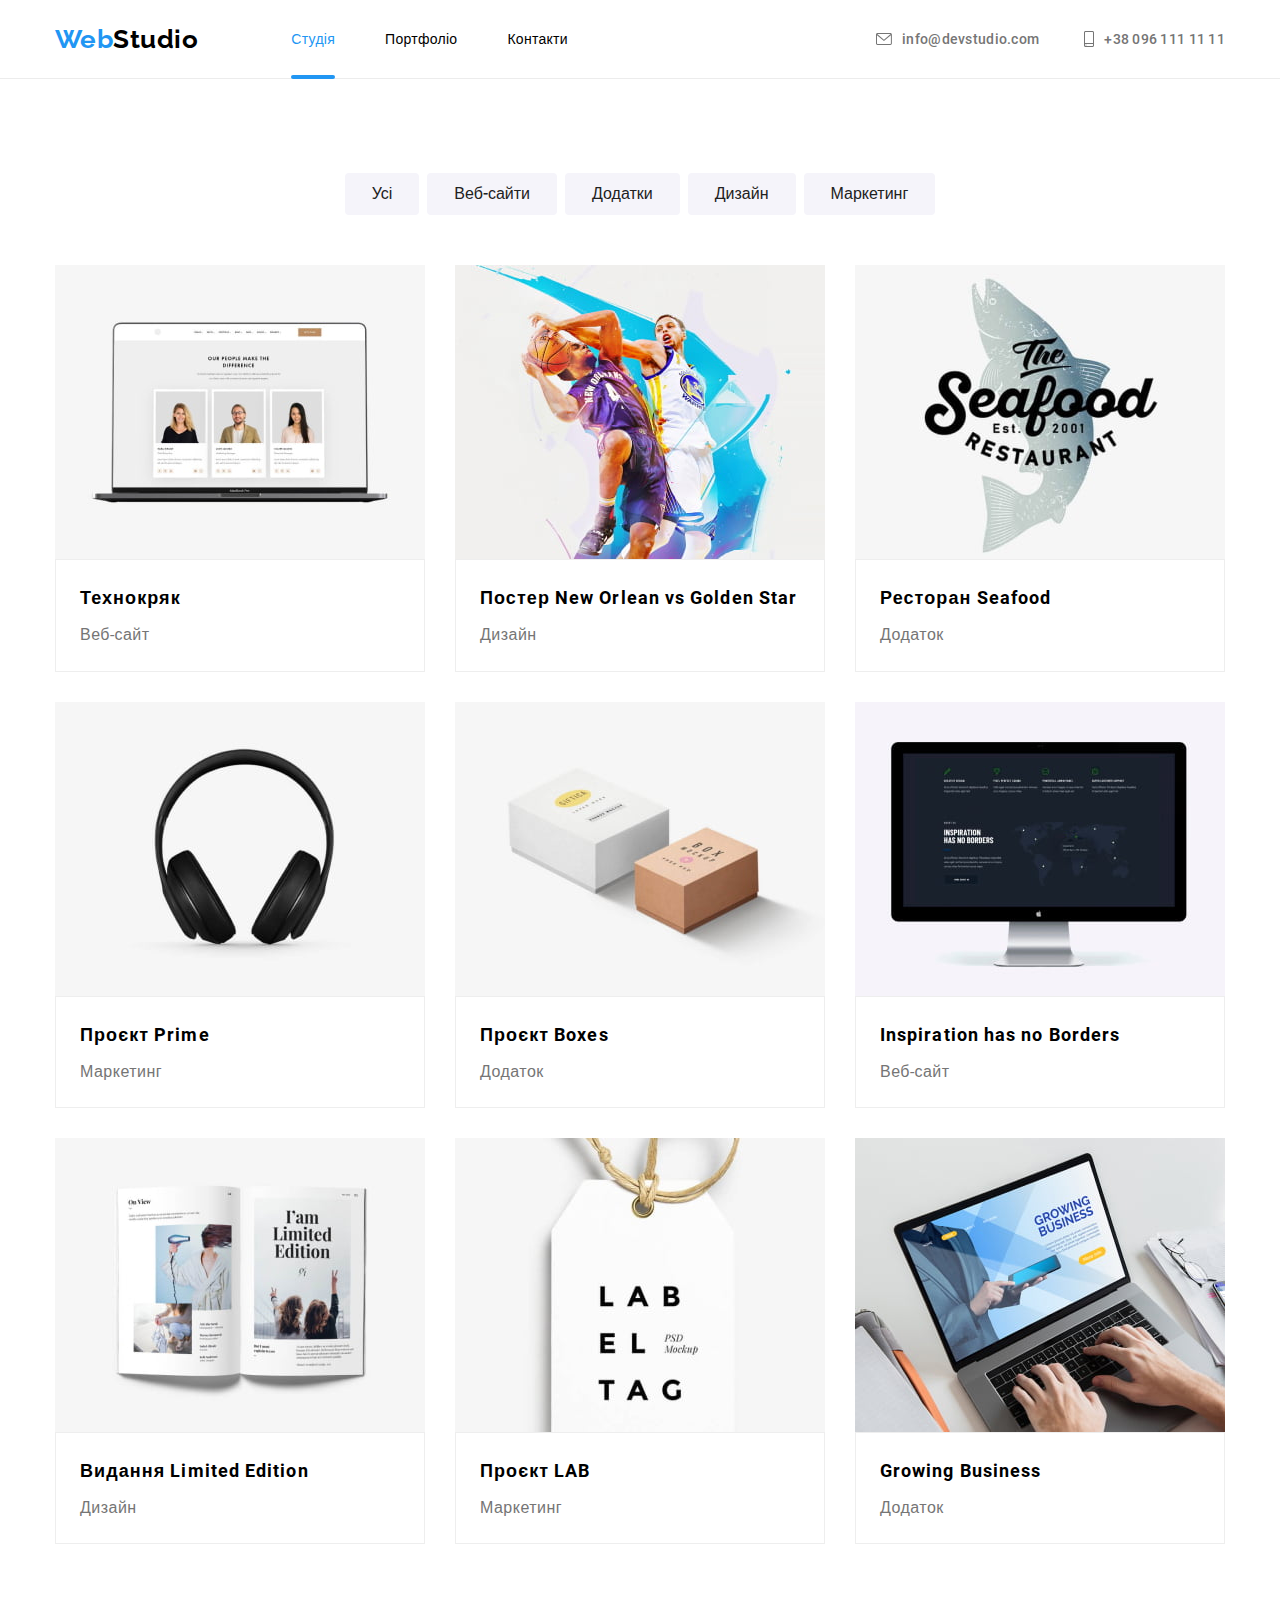
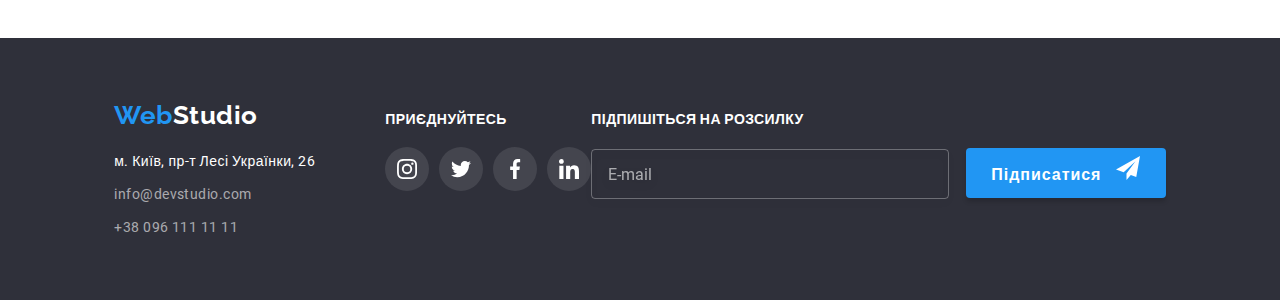
==== commit 4df57f3f: "hero title" ====
--- a/portfolio.html
+++ b/portfolio.html
@@ -20,19 +20,25 @@
             <nav class="nav-container">
                 <a href="./index.html" class="logo"><span class="logo__1half">Web</span><span
                         class="logo__2half">Studio</span></a>
+                <div class="mobile-menu">
+                    <button type="button" class="mobile-menu__open js-open-menu">
+                        <svg class="mobile-menu__icon" width="40px" height="40px">
+                            <use href="./images/icons.svg#icon-menu_40px"></use>
+                        </svg>
+                </div>
                 <ul class="nav-list">
                     <li>
-                        <a href="./index.html" class="nav-list__link">Студія</a>
+                        <a href="./index.html" class="nav-list__link nav-list__link--current">Студія</a>
                     </li>
                     <li>
-                        <a href="./portfolio.html" class="nav-list__link nav-list__link--current">Портфоліо</a>
+                        <a href="./portfolio.html" class="nav-list__link">Портфоліо</a>
                     </li>
                     <li>
                         <a href="#" class="nav-list__link">Контакти</a>
                     </li>
                 </ul>
             </nav>
-            <ul class="">
+            <ul class="header-contacts">
                 <li class="header-contacts__item">
                     <a href="mailto:info@devstudio.com" class="header-contacts__mail-link">
                         <svg class="header-contacts__mail-icon" width="16px" height="12px">
@@ -48,6 +54,7 @@
                         +38 096 111 11 11</a>
                 </li>
             </ul>
+    
         </div>
     </header>
     <main>
@@ -295,5 +302,51 @@
         </div>
     </div>
 </footer>
+    <div class="mobileMenu js-menu-container">
+        <button class="mobileMenu__button-close js-close-menu" type="button">
+            <svg class="mobileMenu__icon-close" width="40" height="40">
+                <use href="./images/icons.svg#icon-close-18">
+                </use>
+            </svg>
+        </button>
+        <ul class="menu-list">
+            <li>
+                <a href="./index.html" class="menu-list__item">Студія</a>
+            </li>
+            <li>
+                <a href="./portfolio.html" class="menu-list__item">Портфоліо</a>
+            </li>
+            <li>
+                <a href="#" class="menu-list__item">Контакти</a>
+            </li>
+        </ul>
+        <ul class="mobile-contacts">
+            <li class="mobile-contacts__item">
+                <a href="tel:+380961111111" class="mobile-contacts__tel">+38 096 111 11 11</a>
+            </li>
+            <li class="mobile-contacts__item">
+                <a href="mailto:info@devstudio.com" class="mobile-contacts__mail">info@devstudio.com</a>
+            </li>
+        </ul>
+        <ul class="mobile-social">
+            <li class="mobile-social_item">
+                <a class="mobile-social__link" href="https://www.instagram.com/siriy_ua/">
+                    Instagram</a>
+            </li>
+            <li class="mobile-social_item">
+                <a class="mobile-social__link" href="https://twitter.com/APUkraine">
+                    Twitter</a>
+            </li>
+            <li class="mobile-social_item">
+                <a class="mobile-social__link" href="https://www.facebook.com/pasha.savka.9">
+                    Facebook</a>
+            </li>
+            <li class="mobile-social_item">
+                <a class="mobile-social__link" href="https://www.linkedin.com/">
+                    LinkedIn</a>
+            </li>
+        </ul>
+    </div>
+<script src="./js/mobile-menu.js"></script>
 </body>
 </html>--- a/css/main.min.css
+++ b/css/main.min.css
@@ -1 +1 @@
-@font-face{font-family:"Roboto";font-style:normal;font-weight:400;src:local(""),url("../../fonts/roboto-v30-latin-regular.woff2") format("woff2"),url("../../fonts/roboto-v30-latin-regular.woff") format("woff")}@font-face{font-family:"Roboto";font-style:normal;font-weight:500;src:local(""),url("../../fonts/roboto-v30-latin-500.woff2") format("woff2"),url("../../fonts/roboto-v30-latin-500.woff") format("woff")}@font-face{font-family:"Roboto";font-style:normal;font-weight:700;src:local(""),url("../../fonts/roboto-v30-latin-700.woff2") format("woff2"),url("../../fonts/roboto-v30-latin-700.woff") format("woff")}@font-face{font-family:"Roboto";font-style:normal;font-weight:900;src:local(""),url("../../fonts/roboto-v30-latin-900.woff2") format("woff2"),url("../../fonts/roboto-v30-latin-900.woff") format("woff")}@font-face{font-family:"Raleway";font-style:normal;font-weight:700;src:local(""),url("../../fonts/raleway-v28-latin-700.woff2") format("woff2"),url("../../fonts/raleway-v28-latin-700.woff") format("woff")}.visually-hidden{position:absolute;width:1px;height:1px;margin:-1px;border:0;padding:0;white-space:nowrap;-webkit-clip-path:inset(100%);clip-path:inset(100%);clip:rect(0 0 0 0);overflow:hidden}.container{display:-webkit-box;display:-ms-flexbox;display:flex;padding:0 15px;width:1200px;margin-left:auto;margin-right:auto;-ms-flex-line-pack:center;align-content:center}.clients .container{-webkit-box-orient:vertical;-webkit-box-direction:normal;-ms-flex-direction:column;flex-direction:column}.logo{display:block;padding-bottom:0;-ms-flex-line-pack:center;align-content:center;padding:0;text-decoration:none;font-family:"Raleway",sans-serif;font-weight:700;font-size:26px;line-height:1.17}.logo__1half{color:#2196f3}.logo__2half{color:#000}.logo__2half--inverse{color:#fff}.page-footer__logo{margin-bottom:20px}.social-list{display:-webkit-box;display:-ms-flexbox;display:flex;list-style-type:none;padding-left:0;gap:10px;-webkit-box-pack:center;-ms-flex-pack:center;justify-content:center;margin-top:0;margin-bottom:0;list-style-type:none}.social-list__link{display:-webkit-box;display:-ms-flexbox;display:flex;width:100%;height:100%;border-radius:50%;-webkit-box-align:center;-ms-flex-align:center;align-items:center;-webkit-box-pack:center;-ms-flex-pack:center;justify-content:center;color:#afb1b8;-webkit-transition-property:color,background-color,fill,border-color,opacity,visibility,-webkit-box-shadow,-webkit-transform;transition-property:color,background-color,fill,border-color,opacity,visibility,-webkit-box-shadow,-webkit-transform;transition-property:color,background-color,fill,box-shadow,border-color,opacity,visibility,transform;transition-property:color,background-color,fill,box-shadow,border-color,opacity,visibility,transform,-webkit-box-shadow,-webkit-transform;-webkit-transition-duration:250ms;transition-duration:250ms;-webkit-transition-timing-function:cubic-bezier(0.4, 0, 0.2, 1);transition-timing-function:cubic-bezier(0.4, 0, 0.2, 1)}.social-list__icon{fill:currentColor}.social-list__item{width:44px;height:44px}.social-list__link:hover,.social-list__link:focus{color:#fff;background-color:#2196f3}.page-footer .social-list__link,.page-footer .social-list__link{color:#fff;background-color:rgba(255,255,255,.1)}.page-footer .social-list__link:hover,.page-footer .social-list__link:focus{background-color:#2196f3}.backdrop{position:fixed;top:0;left:0;width:100%;height:100%;background-color:rgba(0,0,0,.5);-webkit-transition-property:opacity,visibility,-webkit-transform;transition-property:opacity,visibility,-webkit-transform;transition-property:opacity,visibility,transform;transition-property:opacity,visibility,transform,-webkit-transform;-webkit-transition-duration:250ms;transition-duration:250ms;-webkit-transition-timing-function:cubic-bezier(0.4, 0, 0.2, 1);transition-timing-function:cubic-bezier(0.4, 0, 0.2, 1)}.backdrop.is-hidden{opacity:0;visibility:hidden;pointer-events:none}body{color:var(--headline-color);background-color:var(--main-color);font-family:"Roboto",sans-serif;letter-spacing:.03em;margin:auto}.clients{padding-top:94px;padding-bottom:94px}.clients__title{margin:0 0 50px 0;font-size:36px;line-height:1.17;text-align:center;letter-spacing:.03em}.clients__list{display:-webkit-box;display:-ms-flexbox;display:flex;list-style-type:none;padding-left:0;gap:30px;margin:0}.company{width:170px;height:92px}.company__logo{fill:#afb1b8;-webkit-transition-property:color,background-color,fill,border-color,opacity,visibility,-webkit-box-shadow,-webkit-transform;transition-property:color,background-color,fill,border-color,opacity,visibility,-webkit-box-shadow,-webkit-transform;transition-property:color,background-color,fill,box-shadow,border-color,opacity,visibility,transform;transition-property:color,background-color,fill,box-shadow,border-color,opacity,visibility,transform,-webkit-box-shadow,-webkit-transform;-webkit-transition-duration:250ms;transition-duration:250ms;-webkit-transition-timing-function:cubic-bezier(0.4, 0, 0.2, 1);transition-timing-function:cubic-bezier(0.4, 0, 0.2, 1)}.company__link:hover .company__logo,.company__link:focus .company__logo{fill:#2196f3}.company__link{display:-webkit-box;display:-ms-flexbox;display:flex;width:100%;height:100%;-webkit-box-pack:center;-ms-flex-pack:center;justify-content:center;-webkit-box-align:center;-ms-flex-align:center;align-items:center;border:1px solid #afb1b8;border-radius:4px;-webkit-transition-property:color,background-color,fill,border-color,opacity,visibility,-webkit-box-shadow,-webkit-transform;transition-property:color,background-color,fill,border-color,opacity,visibility,-webkit-box-shadow,-webkit-transform;transition-property:color,background-color,fill,box-shadow,border-color,opacity,visibility,transform;transition-property:color,background-color,fill,box-shadow,border-color,opacity,visibility,transform,-webkit-box-shadow,-webkit-transform;-webkit-transition-duration:250ms;transition-duration:250ms;-webkit-transition-timing-function:cubic-bezier(0.4, 0, 0.2, 1);transition-timing-function:cubic-bezier(0.4, 0, 0.2, 1)}.company__link:hover,.company__link:focus{border:1px solid #2196f3;border-radius:4px}.command__title{font-size:36px;line-height:1.17;text-align:center;letter-spacing:.03em}.command{background-color:#f5f4fa}.employee__description{padding:30px 0}.employee__name{font-weight:500;font-size:16px;line-height:1.17;margin:0 0 10px 0}.employee__profession{font-size:16px;line-height:1.17;color:#757575;margin:0;margin-bottom:16px}.command__container{-webkit-box-orient:vertical;-webkit-box-direction:normal;-ms-flex-direction:column;flex-direction:column}.command__list{padding:0;margin:0;display:-webkit-box;display:-ms-flexbox;display:flex;gap:30px;-webkit-box-pack:center;-ms-flex-pack:center;justify-content:center;list-style-type:none}.command__title{margin:0 0 50px 0}.command__item{text-align:center;background-color:#fff;-webkit-box-shadow:0px 1px 3px rgba(0,0,0,.12),0px 1px 1px rgba(0,0,0,.14),0px 2px 1px rgba(0,0,0,.2);box-shadow:0px 1px 3px rgba(0,0,0,.12),0px 1px 1px rgba(0,0,0,.14),0px 2px 1px rgba(0,0,0,.2);border-radius:0px 0px 4px 4px}.command{padding:94px 0}.employee__img{display:block}.features__title{display:none}.features-list__heading{text-transform:uppercase;font-size:14px;line-height:1.17}.features-list__text{font-size:14px;line-height:1.7;color:#757575}.features{padding-top:94px}.features-list{display:-webkit-box;display:-ms-flexbox;display:flex;margin:0;padding-left:0;gap:30px;list-style-type:none}.features-list__item{width:calc((100% - 90px)/4)}.features-list__heading{margin:0 0 10px 0}.features-list__text{margin:0}.features-list__icon-box{width:270px;height:120px;display:-webkit-box;display:-ms-flexbox;display:flex;-webkit-box-pack:center;-ms-flex-pack:center;justify-content:center;-webkit-box-align:center;-ms-flex-align:center;align-items:center;margin-bottom:30px;border-radius:4px;background-color:#f5f4fa}.hero__title{width:700px;margin:0 auto 30px auto;color:#fff;font-weight:900;font-size:44px;line-height:1.36;text-align:center;letter-spacing:.06em;text-transform:uppercase}.hero__button{display:block;margin-left:auto;margin-right:auto;padding:10px 32px;border-radius:4px;color:#fff;background:#2196f3;cursor:pointer;font-weight:700;font-size:16px;line-height:1.88;letter-spacing:.06em;border-color:rgba(0,0,0,0)}.hero{-ms-flex-line-pack:center;align-content:center;padding-top:200px;padding-bottom:210px;margin:0 auto;background-color:#2f303a;background-image:-webkit-gradient(linear, left top, right top, from(rgba(47, 48, 58, 0.4)), to(rgba(47, 48, 58, 0.4))),url("../images/hero-img.jpg");background-image:linear-gradient(to right, rgba(47, 48, 58, 0.4), rgba(47, 48, 58, 0.4)),url("../images/hero-img.jpg");background-position:center;background-repeat:no-repeat;background-size:cover}.modal{position:absolute;display:-webkit-box;display:-ms-flexbox;display:flex;top:50%;left:50%;min-width:528px;min-height:581px;padding:40px;background-color:#fff;border-radius:4px;-webkit-box-shadow:0px 1px 3px rgba(0,0,0,.12),0px 1px 1px rgba(0,0,0,.14),0px 2px 1px rgba(0,0,0,.2);box-shadow:0px 1px 3px rgba(0,0,0,.12),0px 1px 1px rgba(0,0,0,.14),0px 2px 1px rgba(0,0,0,.2);-webkit-box-orient:vertical;-webkit-box-direction:normal;-ms-flex-direction:column;flex-direction:column}.backdrop .modal{-webkit-transition-property:opacity,visibility,-webkit-transform;transition-property:opacity,visibility,-webkit-transform;transition-property:opacity,visibility,transform;transition-property:opacity,visibility,transform,-webkit-transform;-webkit-transition-duration:250ms;transition-duration:250ms;-webkit-transition-timing-function:cubic-bezier(0.4, 0, 0.2, 1);transition-timing-function:cubic-bezier(0.4, 0, 0.2, 1);-webkit-transform:translate(-50%, -50%) scale(1);transform:translate(-50%, -50%) scale(1)}.backdrop.is-hidden .modal{opacity:0;visibility:hidden;pointer-events:none;-webkit-transition-property:opacity,visibility,-webkit-transform;transition-property:opacity,visibility,-webkit-transform;transition-property:opacity,visibility,transform;transition-property:opacity,visibility,transform,-webkit-transform;-webkit-transition-duration:250ms;transition-duration:250ms;-webkit-transition-timing-function:cubic-bezier(0.4, 0, 0.2, 1);transition-timing-function:cubic-bezier(0.4, 0, 0.2, 1);-webkit-transform:translate(-50%, -50%) scale(0.1);transform:translate(-50%, -50%) scale(0.1)}.modal__button-close{display:-webkit-box;display:-ms-flexbox;display:flex;width:30px;height:30px;-webkit-box-pack:center;-ms-flex-pack:center;justify-content:center;-webkit-box-align:center;-ms-flex-align:center;align-items:center;border:1px solid rgba(0,0,0,.15);border-radius:50%;position:absolute;top:8px;right:8px;padding:0;margin:0;background:none;cursor:pointer}.modal__button-close:hover,.modal__button-close:focus{fill:#2196f3}.modal__form{display:-webkit-box;display:-ms-flexbox;display:flex;-webkit-box-orient:vertical;-webkit-box-direction:normal;-ms-flex-direction:column;flex-direction:column}.modal__title{font-style:normal;font-weight:700;font-size:20px;line-height:1.15;text-align:center;padding:0;margin:0 0 12px 0}.modal__form-label{font-weight:400;font-size:12px;line-height:1.17;letter-spacing:.01em;color:#757575;margin-bottom:4px}.modal__form-input{height:40px;width:100%;border:1px solid rgba(33,33,33,.2);border-radius:4px;padding-left:40px}.modal__input-wrapper:hover .modal__form-input,.modal__input-wrapper:focus-within .modal__form-input{border:1px solid #2196f3}.modal__input-wrapper{position:relative;color:#212121;margin-bottom:10px}.modal__input-wrapper:hover,.modal__input-wrapper:focus-within{color:#2196f3}.modal__input-icon{position:absolute;left:12px;top:50%;-webkit-transform:translateY(-50%);transform:translateY(-50%);fill:currentColor}.modal__input-comment{height:120px;resize:none;width:100%;border:1px solid rgba(33,33,33,.2);border-radius:4px;margin-bottom:20px;padding:12px 16px}.modal__input-comment:hover,.modal__input-comment:focus{border:1px solid #2196f3}.modal__input-comment::-webkit-input-placeholder{display:-webkit-box;display:flex;font-weight:400;font-size:12px;line-height:14px;letter-spacing:.01em;color:rgba(117,117,117,.5)}.modal__input-comment::-moz-placeholder{display:flex;font-weight:400;font-size:12px;line-height:14px;letter-spacing:.01em;color:rgba(117,117,117,.5)}.modal__input-comment:-ms-input-placeholder{display:-ms-flexbox;display:flex;font-weight:400;font-size:12px;line-height:14px;letter-spacing:.01em;color:rgba(117,117,117,.5)}.modal__input-comment::-ms-input-placeholder{display:-ms-flexbox;display:flex;font-weight:400;font-size:12px;line-height:14px;letter-spacing:.01em;color:rgba(117,117,117,.5)}.modal__input-comment::placeholder{display:-webkit-box;display:-ms-flexbox;display:flex;font-weight:400;font-size:12px;line-height:14px;letter-spacing:.01em;color:rgba(117,117,117,.5)}.modal__terms{display:-webkit-box;display:-ms-flexbox;display:flex;margin-bottom:30px;margin-left:12px;-webkit-box-align:center;-ms-flex-align:center;align-items:center}.modal__button{background-color:#2196f3;border:none;-webkit-box-shadow:0px 4px 4px --foter-shadow;box-shadow:0px 4px 4px --foter-shadow;border-radius:4px;width:200px;height:50px;color:#fff;-ms-flex-item-align:center;align-self:center;letter-spacing:.06em;font-weight:700;font-size:16px;line-height:1.88;cursor:pointer}.modal__button:hover,.modal__button:focus{background-color:#188ce8}.modal__terms-link{color:#2196f3}.modal__terms-label{position:relative;padding-left:23px;font-size:14px;line-height:1.7;color:#757575}.modal__terms-label::before{content:"";position:absolute;width:16px;height:15px;top:50%;-webkit-transform:translateY(-50%);transform:translateY(-50%);left:0;border:2px solid #212121;border-radius:2px}.modal__terms-label::after{content:"";position:absolute;width:16px;height:15px;top:50%;-webkit-transform:translateY(-50%);transform:translateY(-50%);left:0;border:2px solid #2196f3;border-radius:2px;background-image:url("../images/Vector.svg");background-size:contain;background-repeat:no-repeat;background-color:#2196f3;opacity:0}.modal__checkbox:checked+.modal__terms-label::after{opacity:1}.nav-list{display:-webkit-box;display:-ms-flexbox;display:flex;margin:0 0 0 93px;padding-left:0;gap:50px;list-style-type:none;font-weight:500;font-size:14px;line-height:1.17;letter-spacing:.02em}@media(max-width: 480px){.nav-list{display:none}}.nav-list__link{position:relative;display:block;color:inherit;text-decoration:none;-webkit-transition-property:color,background-color,fill,border-color,opacity,visibility,-webkit-box-shadow,-webkit-transform;transition-property:color,background-color,fill,border-color,opacity,visibility,-webkit-box-shadow,-webkit-transform;transition-property:color,background-color,fill,box-shadow,border-color,opacity,visibility,transform;transition-property:color,background-color,fill,box-shadow,border-color,opacity,visibility,transform,-webkit-box-shadow,-webkit-transform;-webkit-transition-duration:250ms;transition-duration:250ms;-webkit-transition-timing-function:cubic-bezier(0.4, 0, 0.2, 1);transition-timing-function:cubic-bezier(0.4, 0, 0.2, 1)}.nav-list__link:hover{color:#2196f3;fill:#2196f3}.nav-list__link:hover::after{opacity:1}.nav-list__link:focus{color:#2196f3;fill:#2196f3}.nav-list__link:focus::after{opacity:1}.nav-list__link::after{content:"";position:absolute;display:block;width:100%;height:4px;left:0;bottom:-32px;border-radius:2px;background-color:#2196f3;opacity:0;-webkit-transition-property:color,background-color,fill,border-color,opacity,visibility,-webkit-box-shadow,-webkit-transform;transition-property:color,background-color,fill,border-color,opacity,visibility,-webkit-box-shadow,-webkit-transform;transition-property:color,background-color,fill,box-shadow,border-color,opacity,visibility,transform;transition-property:color,background-color,fill,box-shadow,border-color,opacity,visibility,transform,-webkit-box-shadow,-webkit-transform;-webkit-transition-duration:250ms;transition-duration:250ms;-webkit-transition-timing-function:cubic-bezier(0.4, 0, 0.2, 1);transition-timing-function:cubic-bezier(0.4, 0, 0.2, 1)}.nav-container{display:-webkit-box;display:-ms-flexbox;display:flex;-webkit-box-align:center;-ms-flex-align:center;align-items:center}.nav-list__link--current{color:#2196f3}.nav-list__link--current::after{content:"";opacity:1}.footer-contacts__address{color:#fff;-webkit-transition-property:color,background-color,fill,border-color,opacity,visibility,-webkit-box-shadow,-webkit-transform;transition-property:color,background-color,fill,border-color,opacity,visibility,-webkit-box-shadow,-webkit-transform;transition-property:color,background-color,fill,box-shadow,border-color,opacity,visibility,transform;transition-property:color,background-color,fill,box-shadow,border-color,opacity,visibility,transform,-webkit-box-shadow,-webkit-transform;-webkit-transition-duration:250ms;transition-duration:250ms;-webkit-transition-timing-function:cubic-bezier(0.4, 0, 0.2, 1);transition-timing-function:cubic-bezier(0.4, 0, 0.2, 1)}.footer-contacts__address:hover,.footer-contacts__address:focus{color:#2196f3;fill:#2196f3}.footer-contacts__tel{color:rgba(255,255,255,.6)}.footer-contacts__tel:hover,.footer-contacts__tel:focus{color:#2196f3}.footer-contacts__mail{color:rgba(255,255,255,.6)}.footer-contacts__mail:hover,.footer-contacts__mail:focus{color:#2196f3}.footer-contacts__tel,.footer-contacts__mail,.footer-contacts__address{text-decoration:none}.footer-contacts__tel{white-space:nowrap}.page-footer{background-color:#2f303a;margin:auto;padding:60px 0}.footer-contacts{padding:0;margin:0}.footer-contacts__item:not(:last-child){margin-bottom:9px}.footer-contacts__mail,.footer-contacts__tel{display:-webkit-box;display:-ms-flexbox;display:flex;-webkit-box-align:center;-ms-flex-align:center;align-items:center;-webkit-transition-property:color,background-color,fill,border-color,opacity,visibility,-webkit-box-shadow,-webkit-transform;transition-property:color,background-color,fill,border-color,opacity,visibility,-webkit-box-shadow,-webkit-transform;transition-property:color,background-color,fill,box-shadow,border-color,opacity,visibility,transform;transition-property:color,background-color,fill,box-shadow,border-color,opacity,visibility,transform,-webkit-box-shadow,-webkit-transform;-webkit-transition-duration:250ms;transition-duration:250ms;-webkit-transition-timing-function:cubic-bezier(0.4, 0, 0.2, 1);transition-timing-function:cubic-bezier(0.4, 0, 0.2, 1)}.page-footer{display:-webkit-box;display:-ms-flexbox;display:flex}.page-footer__join{display:inline-block;font-style:normal;font-weight:700;font-size:14px;line-height:1.17;letter-spacing:.03em;text-transform:uppercase;color:#fff;margin-bottom:20px}.page-footer__container{-webkit-box-align:baseline;-ms-flex-align:baseline;align-items:baseline}.page-footer__social{padding-top:12px;margin-left:70px}.footer-contacts{font-size:14px;line-height:1.7;font-style:normal;list-style-type:none}.footer-subscribe__newsletter{margin-bottom:20px;font-weight:700;font-size:14px;line-height:1.14;letter-spacing:.03em;text-transform:uppercase;color:#fff}.footer-subscribe{display:-webkit-box;display:-ms-flexbox;display:flex;-webkit-box-orient:vertical;-webkit-box-direction:normal;-ms-flex-direction:column;flex-direction:column;padding-top:12px;-webkit-box-pack:end;-ms-flex-pack:end;justify-content:flex-end;margin-left:auto}.footer-subscribe__email{width:358px;height:50px;margin-right:12px;padding-left:16px;background-color:inherit;border:1px solid rgba(255,255,255,.3);border-radius:4px;-webkit-filter:drop-shadow(0px 4px 4px rgba(0, 0, 0, 0.15));filter:drop-shadow(0px 4px 4px rgba(0, 0, 0, 0.15));color:#fff}.footer-subscribe__email::-webkit-input-placeholder{font-weight:400;font-size:16px;line-height:1.25;display:-webkit-box;display:flex;-webkit-box-align:center;align-items:center;color:rgba(255,255,255,.6)}.footer-subscribe__email::-moz-placeholder{font-weight:400;font-size:16px;line-height:1.25;display:flex;align-items:center;color:rgba(255,255,255,.6)}.footer-subscribe__email:-ms-input-placeholder{font-weight:400;font-size:16px;line-height:1.25;display:-ms-flexbox;display:flex;-ms-flex-align:center;align-items:center;color:rgba(255,255,255,.6)}.footer-subscribe__email::-ms-input-placeholder{font-weight:400;font-size:16px;line-height:1.25;display:-ms-flexbox;display:flex;-ms-flex-align:center;align-items:center;color:rgba(255,255,255,.6)}.footer-subscribe__email::placeholder{font-weight:400;font-size:16px;line-height:1.25;display:-webkit-box;display:-ms-flexbox;display:flex;-webkit-box-align:center;-ms-flex-align:center;align-items:center;color:rgba(255,255,255,.6)}.footer-subscribe__button{width:200px;height:50px;padding:0;background-color:#2196f3;-webkit-box-shadow:0px 4px 4px rgba(0,0,0,.15);box-shadow:0px 4px 4px rgba(0,0,0,.15);border-radius:4px;border:none;font-weight:700;font-size:16px;line-height:1.88;letter-spacing:.06em;color:#fff}.footer-subscribe__icon{margin-left:10px;fill:currentColor}.page-header{border-bottom:1px solid #ececec;padding-top:24px;padding-bottom:24px}.header-contacts{display:-webkit-box;display:-ms-flexbox;display:flex;margin:0 0 0 auto;padding-left:0;gap:45px;-webkit-box-align:center;-ms-flex-align:center;align-items:center;list-style-type:none;font-weight:500;font-size:14px;line-height:1.17;letter-spacing:.02em}@media(max-width: 480px){.header-contacts{display:none}}.header-contacts__tel-link,.header-contacts__mail-link{display:-webkit-box;display:-ms-flexbox;display:flex;-webkit-box-align:center;-ms-flex-align:center;align-items:center;color:#757575;text-decoration:none}.header-contacts__tel-link:hover,.header-contacts__tel-link:focus,.header-contacts__mail-link:hover,.header-contacts__mail-link:focus{color:#2196f3;fill:#2196f3}.header-contacts__mail-icon,.header-contacts__tel-icon{fill:#757575;margin-right:10px;-webkit-transition-property:color,fill;transition-property:color,fill;-webkit-transition-duration:250ms;transition-duration:250ms;-webkit-transition-timing-function:cubic-bezier(0.4, 0, 0.2, 1);transition-timing-function:cubic-bezier(0.4, 0, 0.2, 1)}.header-contacts__mail-link:hover .header-contacts__mail-icon,.header-contacts__tel-link:hover .header-contacts__mail-icon,.header-contacts__mail-link:focus .header-contacts__mail-icon,.header-contacts__tel-link:focus .header-contacts__mail-icon,.header-contacts__mail-link:hover .header-contacts__tel-icon,.header-contacts__tel-link:hover .header-contacts__tel-icon,.header-contacts__mail-link:focus .header-contacts__tel-icon,.header-contacts__tel-link:focus .header-contacts__tel-icon{color:#2196f3;fill:#2196f3}.header-contacts__item{display:-webkit-box;display:-ms-flexbox;display:flex}.header-contacts__tel,.header-contacts__mail,.header-contacts__mail-icon,.header-contacts__tel-icon{-webkit-transition-property:color,fill;transition-property:color,fill;-webkit-transition-duration:250ms;transition-duration:250ms;-webkit-transition-timing-function:cubic-bezier(0.4, 0, 0.2, 1);transition-timing-function:cubic-bezier(0.4, 0, 0.2, 1)}.modile_menu{position:absolute;top:8px;right:8px;padding:0;margin:0;background:none;position:absolute}.projects{padding-top:94px;padding-bottom:94px}.projects__button-list{display:-webkit-box;display:-ms-flexbox;display:flex;margin:0 auto 50px auto;gap:8px;padding-left:0;list-style-type:none}.projects__button{padding:6px 22px;border-radius:4px;border-color:rgba(0,0,0,0);-webkit-transition-property:color,background-color,fill,border-color,opacity,visibility,-webkit-box-shadow,-webkit-transform;transition-property:color,background-color,fill,border-color,opacity,visibility,-webkit-box-shadow,-webkit-transform;transition-property:color,background-color,fill,box-shadow,border-color,opacity,visibility,transform;transition-property:color,background-color,fill,box-shadow,border-color,opacity,visibility,transform,-webkit-box-shadow,-webkit-transform;-webkit-transition-duration:250ms;transition-duration:250ms;-webkit-transition-timing-function:cubic-bezier(0.4, 0, 0.2, 1);transition-timing-function:cubic-bezier(0.4, 0, 0.2, 1)}.projects__button:first-of-type{padding:6px 25px}.projects-list{display:-webkit-box;display:-ms-flexbox;display:flex;-ms-flex-wrap:wrap;flex-wrap:wrap;padding:0;margin:0;gap:30px;list-style-type:none}.project-card{-webkit-transition-property:color,background-color,fill,border-color,opacity,visibility,-webkit-box-shadow,-webkit-transform;transition-property:color,background-color,fill,border-color,opacity,visibility,-webkit-box-shadow,-webkit-transform;transition-property:color,background-color,fill,box-shadow,border-color,opacity,visibility,transform;transition-property:color,background-color,fill,box-shadow,border-color,opacity,visibility,transform,-webkit-box-shadow,-webkit-transform;-webkit-transition-duration:250ms;transition-duration:250ms;-webkit-transition-timing-function:cubic-bezier(0.4, 0, 0.2, 1);transition-timing-function:cubic-bezier(0.4, 0, 0.2, 1)}.project-card:hover,.project-card:focus{-webkit-box-shadow:0px 1px 1px rgba(0,0,0,.12),0px 4px 4px rgba(0,0,0,.06),1px 4px 6px rgba(0,0,0,.16);box-shadow:0px 1px 1px rgba(0,0,0,.12),0px 4px 4px rgba(0,0,0,.06),1px 4px 6px rgba(0,0,0,.16)}.project-card__img{display:block}.project-card__title{margin:0;margin-bottom:4px}.project-card__group{margin:0}.project-card__description{padding:20px 24px;border:1px solid #eee}.project-card__link{text-decoration:none;color:inherit}.projects__button{color:#212121;background:#f5f4fa;cursor:pointer;font-weight:500;font-size:16px;line-height:1.63;font-family:inherit}.projects__button:hover,.projects__button:focus{color:#fff;background:#2196f3;-webkit-box-shadow:0px 3px 1px rgba(0,0,0,.1),0px 1px 2px rgba(0,0,0,.08),0px 2px 2px rgba(0,0,0,.12);box-shadow:0px 3px 1px rgba(0,0,0,.1),0px 1px 2px rgba(0,0,0,.08),0px 2px 2px rgba(0,0,0,.12)}.projects__headline{display:none}.project-card__title{font-weight:700;font-size:18px;line-height:2;letter-spacing:.06em}.project-card__group{font-size:16px;line-height:1.88;color:#757575}.project-card__overlay-block{position:relative;overflow:hidden}.project-card__overlay-text{position:absolute;display:-webkit-box;display:-ms-flexbox;display:flex;bottom:0;width:100%;height:100%;padding:24px;-webkit-box-align:center;-ms-flex-align:center;align-items:center;background-color:rgba(33,150,243,.9);font-size:18px;line-height:1.56;color:#fff;margin:0;-webkit-transform:translateY(100%);transform:translateY(100%);-webkit-transition-property:-webkit-transform;transition-property:-webkit-transform;transition-property:transform;transition-property:transform, -webkit-transform;-webkit-transition-duration:250ms;transition-duration:250ms;-webkit-transition-timing-function:cubic-bezier(0.4, 0, 0.2, 1);transition-timing-function:cubic-bezier(0.4, 0, 0.2, 1)}.project-card__link:hover .project-card__overlay-text,.project-card__link:focus .project-card__overlay-text{-webkit-transform:translateY(0);transform:translateY(0)}.working__title{margin:0 0 50px 0;font-size:36px;line-height:1.17;text-align:center;letter-spacing:.03em}.working{padding:94px 15px;margin-left:auto;margin-right:auto;-ms-flex-line-pack:center;align-content:center}.working__list{display:-webkit-box;display:-ms-flexbox;display:flex;-webkit-box-sizing:border-box;box-sizing:border-box;-webkit-box-pack:center;-ms-flex-pack:center;justify-content:center;padding:0;margin:0;gap:30px;list-style-type:none}.working__item{position:relative}.working__img{display:block}.working__text{position:absolute;display:-webkit-box;display:-ms-flexbox;display:flex;left:0;bottom:0;background-color:rgba(47,48,58,.8);width:100%;height:70px;-webkit-box-align:center;-ms-flex-align:center;align-items:center;-webkit-box-pack:center;-ms-flex-pack:center;justify-content:center;text-transform:uppercase;font-style:normal;font-weight:700;font-size:14px;line-height:1.14;letter-spacing:.03em;color:#fff}/*# sourceMappingURL=main.min.css.map */+@font-face{font-family:"Roboto";font-style:normal;font-weight:400;src:local(""),url("../../fonts/roboto-v30-latin-regular.woff2") format("woff2"),url("../../fonts/roboto-v30-latin-regular.woff") format("woff")}@font-face{font-family:"Roboto";font-style:normal;font-weight:500;src:local(""),url("../../fonts/roboto-v30-latin-500.woff2") format("woff2"),url("../../fonts/roboto-v30-latin-500.woff") format("woff")}@font-face{font-family:"Roboto";font-style:normal;font-weight:700;src:local(""),url("../../fonts/roboto-v30-latin-700.woff2") format("woff2"),url("../../fonts/roboto-v30-latin-700.woff") format("woff")}@font-face{font-family:"Roboto";font-style:normal;font-weight:900;src:local(""),url("../../fonts/roboto-v30-latin-900.woff2") format("woff2"),url("../../fonts/roboto-v30-latin-900.woff") format("woff")}@font-face{font-family:"Raleway";font-style:normal;font-weight:700;src:local(""),url("../../fonts/raleway-v28-latin-700.woff2") format("woff2"),url("../../fonts/raleway-v28-latin-700.woff") format("woff")}.visually-hidden{position:absolute;width:1px;height:1px;margin:-1px;border:0;padding:0;white-space:nowrap;-webkit-clip-path:inset(100%);clip-path:inset(100%);clip:rect(0 0 0 0);overflow:hidden}.container{display:-webkit-box;display:-ms-flexbox;display:flex;padding:0 15px;max-width:1200px;margin-left:auto;margin-right:auto;-ms-flex-line-pack:center;align-content:center}@media(max-width: 480px){.container{-webkit-box-pack:justify;-ms-flex-pack:justify;justify-content:space-between;-webkit-box-flex:1;-ms-flex-positive:1;flex-grow:1}}@media(max-width: 768px){.container{-webkit-box-pack:justify;-ms-flex-pack:justify;justify-content:space-between;-webkit-box-flex:1;-ms-flex-positive:1;flex-grow:1}}.clients .container{-webkit-box-orient:vertical;-webkit-box-direction:normal;-ms-flex-direction:column;flex-direction:column}.logo{display:block;padding-bottom:0;-ms-flex-line-pack:center;align-content:center;padding:0;text-decoration:none;font-family:"Raleway",sans-serif;font-weight:700;font-size:26px;line-height:1.17}@media(max-width: 768px){.logo{font-size:24px}}.logo__1half{color:#2196f3}.logo__2half{color:#000}.logo__2half--inverse{color:#fff}.page-footer__logo{margin-bottom:20px}.social-list{display:-webkit-box;display:-ms-flexbox;display:flex;list-style-type:none;padding-left:0;gap:10px;-webkit-box-pack:center;-ms-flex-pack:center;justify-content:center;margin-top:0;margin-bottom:0;list-style-type:none}.social-list__link{display:-webkit-box;display:-ms-flexbox;display:flex;width:100%;height:100%;border-radius:50%;-webkit-box-align:center;-ms-flex-align:center;align-items:center;-webkit-box-pack:center;-ms-flex-pack:center;justify-content:center;color:#afb1b8;-webkit-transition-property:color,background-color,fill,border-color,opacity,visibility,-webkit-box-shadow,-webkit-transform;transition-property:color,background-color,fill,border-color,opacity,visibility,-webkit-box-shadow,-webkit-transform;transition-property:color,background-color,fill,box-shadow,border-color,opacity,visibility,transform;transition-property:color,background-color,fill,box-shadow,border-color,opacity,visibility,transform,-webkit-box-shadow,-webkit-transform;-webkit-transition-duration:250ms;transition-duration:250ms;-webkit-transition-timing-function:cubic-bezier(0.4, 0, 0.2, 1);transition-timing-function:cubic-bezier(0.4, 0, 0.2, 1)}.social-list__icon{fill:currentColor}.social-list__item{width:44px;height:44px}.social-list__link:hover,.social-list__link:focus{color:#fff;background-color:#2196f3}.page-footer .social-list__link,.page-footer .social-list__link{color:#fff;background-color:rgba(255,255,255,.1)}.page-footer .social-list__link:hover,.page-footer .social-list__link:focus{background-color:#2196f3}.backdrop{position:fixed;top:0;left:0;width:100%;height:100%;background-color:rgba(0,0,0,.5);-webkit-transition-property:opacity,visibility,-webkit-transform;transition-property:opacity,visibility,-webkit-transform;transition-property:opacity,visibility,transform;transition-property:opacity,visibility,transform,-webkit-transform;-webkit-transition-duration:250ms;transition-duration:250ms;-webkit-transition-timing-function:cubic-bezier(0.4, 0, 0.2, 1);transition-timing-function:cubic-bezier(0.4, 0, 0.2, 1)}.backdrop.is-hidden{opacity:0;visibility:hidden;pointer-events:none}body{color:var(--headline-color);background-color:var(--main-color);font-family:"Roboto",sans-serif;letter-spacing:.03em;margin:auto}.clients{padding-top:94px;padding-bottom:94px}.clients__title{margin:0 0 50px 0;font-size:36px;line-height:1.17;text-align:center;letter-spacing:.03em}.clients__list{display:-webkit-box;display:-ms-flexbox;display:flex;list-style-type:none;padding-left:0;gap:30px;margin:0}.company{width:170px;height:92px}.company__logo{fill:#afb1b8;-webkit-transition-property:color,background-color,fill,border-color,opacity,visibility,-webkit-box-shadow,-webkit-transform;transition-property:color,background-color,fill,border-color,opacity,visibility,-webkit-box-shadow,-webkit-transform;transition-property:color,background-color,fill,box-shadow,border-color,opacity,visibility,transform;transition-property:color,background-color,fill,box-shadow,border-color,opacity,visibility,transform,-webkit-box-shadow,-webkit-transform;-webkit-transition-duration:250ms;transition-duration:250ms;-webkit-transition-timing-function:cubic-bezier(0.4, 0, 0.2, 1);transition-timing-function:cubic-bezier(0.4, 0, 0.2, 1)}.company__link:hover .company__logo,.company__link:focus .company__logo{fill:#2196f3}.company__link{display:-webkit-box;display:-ms-flexbox;display:flex;width:100%;height:100%;-webkit-box-pack:center;-ms-flex-pack:center;justify-content:center;-webkit-box-align:center;-ms-flex-align:center;align-items:center;border:1px solid #afb1b8;border-radius:4px;-webkit-transition-property:color,background-color,fill,border-color,opacity,visibility,-webkit-box-shadow,-webkit-transform;transition-property:color,background-color,fill,border-color,opacity,visibility,-webkit-box-shadow,-webkit-transform;transition-property:color,background-color,fill,box-shadow,border-color,opacity,visibility,transform;transition-property:color,background-color,fill,box-shadow,border-color,opacity,visibility,transform,-webkit-box-shadow,-webkit-transform;-webkit-transition-duration:250ms;transition-duration:250ms;-webkit-transition-timing-function:cubic-bezier(0.4, 0, 0.2, 1);transition-timing-function:cubic-bezier(0.4, 0, 0.2, 1)}.company__link:hover,.company__link:focus{border:1px solid #2196f3;border-radius:4px}.command__title{font-size:36px;line-height:1.17;text-align:center;letter-spacing:.03em}.command{background-color:#f5f4fa}.employee__description{padding:30px 0}.employee__name{font-weight:500;font-size:16px;line-height:1.17;margin:0 0 10px 0}.employee__profession{font-size:16px;line-height:1.17;color:#757575;margin:0;margin-bottom:16px}.command__container{-webkit-box-orient:vertical;-webkit-box-direction:normal;-ms-flex-direction:column;flex-direction:column}.command__list{padding:0;margin:0;display:-webkit-box;display:-ms-flexbox;display:flex;gap:30px;-webkit-box-pack:center;-ms-flex-pack:center;justify-content:center;list-style-type:none}.command__title{margin:0 0 50px 0}.command__item{text-align:center;background-color:#fff;-webkit-box-shadow:0px 1px 3px rgba(0,0,0,.12),0px 1px 1px rgba(0,0,0,.14),0px 2px 1px rgba(0,0,0,.2);box-shadow:0px 1px 3px rgba(0,0,0,.12),0px 1px 1px rgba(0,0,0,.14),0px 2px 1px rgba(0,0,0,.2);border-radius:0px 0px 4px 4px}.command{padding:94px 0}.employee__img{display:block}.features__title{display:none}.features-list__heading{text-transform:uppercase;font-size:14px;line-height:1.17}.features-list__text{font-size:14px;line-height:1.7;color:#757575}.features{padding-top:94px}.features-list{display:-webkit-box;display:-ms-flexbox;display:flex;margin:0;padding-left:0;gap:30px;list-style-type:none}.features-list__item{width:calc((100% - 90px)/4)}.features-list__heading{margin:0 0 10px 0}.features-list__text{margin:0}.features-list__icon-box{width:270px;height:120px;display:-webkit-box;display:-ms-flexbox;display:flex;-webkit-box-pack:center;-ms-flex-pack:center;justify-content:center;-webkit-box-align:center;-ms-flex-align:center;align-items:center;margin-bottom:30px;border-radius:4px;background-color:#f5f4fa}.hero__title{width:700px;margin:0 auto 30px auto;color:#fff;font-weight:900;font-size:44px;line-height:1.36;text-align:center;letter-spacing:.06em;text-transform:uppercase}@media(max-width: 768px){.hero__title{width:360px;margin:0 auto 60px auto;font-size:26px;line-height:1.6}}.hero__button{display:block;margin-left:auto;margin-right:auto;padding:10px 32px;border-radius:4px;color:#fff;background:#2196f3;cursor:pointer;font-weight:700;font-size:16px;line-height:1.88;letter-spacing:.06em;border-color:rgba(0,0,0,0)}.hero{-ms-flex-line-pack:center;align-content:center;padding-top:200px;padding-bottom:210px;margin:0 auto;background-color:#2f303a;background-image:-webkit-gradient(linear, left top, right top, from(rgba(47, 48, 58, 0.4)), to(rgba(47, 48, 58, 0.4))),url("../images/hero-img.jpg");background-image:linear-gradient(to right, rgba(47, 48, 58, 0.4), rgba(47, 48, 58, 0.4)),url("../images/hero-img.jpg");background-position:center;background-repeat:no-repeat;background-size:cover}.mobileMenu{display:none}@media(max-width: 480px){.mobileMenu{position:fixed;-webkit-box-orient:vertical;-webkit-box-direction:normal;-ms-flex-direction:column;flex-direction:column;display:none;top:0;left:0;width:100%;height:100%;padding:48px 40px;background:#fff;z-index:1}.mobileMenu.is-open{display:-webkit-box;display:-ms-flexbox;display:flex}}.mobile-menu{display:none}@media(max-width: 480px){.mobile-menu{display:-webkit-box;display:-ms-flexbox;display:flex}}.mobileMenu__button-close{position:absolute;display:-webkit-box;display:-ms-flexbox;display:flex;-webkit-box-pack:center;-ms-flex-pack:center;justify-content:center;-webkit-box-align:center;-ms-flex-align:center;align-items:center;position:absolute;top:10px;right:15px;border:none;padding:0;margin:0;background:none;cursor:pointer}.mobileMenu__button-close:hover,.mobileMenu__button-close:focus{fill:#2196f3}.mobile-menu__open{display:-webkit-box;display:-ms-flexbox;display:flex;width:40px;height:40px;-webkit-box-pack:center;-ms-flex-pack:center;justify-content:center;-webkit-box-align:center;-ms-flex-align:center;align-items:center;top:0;right:0;padding:0;margin:0;background:none;border:none;cursor:pointer}.mobile-menu__open:hover,.mobile-menu__open:focus{fill:#2196f3}.menu-list{display:-webkit-box;display:-ms-flexbox;display:flex;-webkit-box-orient:vertical;-webkit-box-direction:normal;-ms-flex-direction:column;flex-direction:column;gap:32px;padding:0;margin:0;list-style-type:none;font-style:normal;font-weight:500;font-size:40px;-webkit-box-pack:left;-ms-flex-pack:left;justify-content:left;letter-spacing:.02em;color:#212121}.menu-list__item{margin:0;color:inherit;text-decoration:none;-webkit-transition-property:color,background-color,fill,border-color,opacity,visibility,-webkit-box-shadow,-webkit-transform;transition-property:color,background-color,fill,border-color,opacity,visibility,-webkit-box-shadow,-webkit-transform;transition-property:color,background-color,fill,box-shadow,border-color,opacity,visibility,transform;transition-property:color,background-color,fill,box-shadow,border-color,opacity,visibility,transform,-webkit-box-shadow,-webkit-transform;-webkit-transition-duration:250ms;transition-duration:250ms;-webkit-transition-timing-function:cubic-bezier(0.4, 0, 0.2, 1);transition-timing-function:cubic-bezier(0.4, 0, 0.2, 1)}.menu-list__item:hover{color:#2196f3;fill:#2196f3}.menu-list__item:focus{color:#2196f3;fill:#2196f3}.mobile-contacts{display:-webkit-box;display:-ms-flexbox;display:flex;-webkit-box-orient:vertical;-webkit-box-direction:normal;-ms-flex-direction:column;flex-direction:column;gap:32px;padding:0;margin:0;margin-top:auto;list-style-type:none;font-weight:500;font-size:34px;-webkit-box-pack:left;-ms-flex-pack:left;justify-content:left;letter-spacing:.02em}.mobile-contacts__tel{text-decoration:none;color:#2196f3;margin-bottom:0}.mobile-contacts__mail{text-decoration:none;font-size:24px;color:#757575}.mobile-social{display:-webkit-box;display:-ms-flexbox;display:flex;gap:20px;padding:0;margin:64px 0 0 0;-webkit-box-pack:left;-ms-flex-pack:left;justify-content:left}.mobile-social_item{display:-webkit-box;display:-ms-flexbox;display:flex;-webkit-box-orient:vertical;-webkit-box-direction:normal;-ms-flex-direction:column;flex-direction:column;gap:32px;margin-top:auto;list-style-type:none;font-weight:500;font-size:18px;line-height:1.2px;letter-spacing:.02em}.mobile-social__link{text-decoration:none;margin:0;padding:0;color:#2196f3}.modal{position:absolute;display:-webkit-box;display:-ms-flexbox;display:flex;top:50%;left:50%;min-width:528px;min-height:581px;padding:40px;background-color:#fff;border-radius:4px;-webkit-box-shadow:0px 1px 3px rgba(0,0,0,.12),0px 1px 1px rgba(0,0,0,.14),0px 2px 1px rgba(0,0,0,.2);box-shadow:0px 1px 3px rgba(0,0,0,.12),0px 1px 1px rgba(0,0,0,.14),0px 2px 1px rgba(0,0,0,.2);-webkit-box-orient:vertical;-webkit-box-direction:normal;-ms-flex-direction:column;flex-direction:column}.backdrop .modal{-webkit-transition-property:opacity,visibility,-webkit-transform;transition-property:opacity,visibility,-webkit-transform;transition-property:opacity,visibility,transform;transition-property:opacity,visibility,transform,-webkit-transform;-webkit-transition-duration:250ms;transition-duration:250ms;-webkit-transition-timing-function:cubic-bezier(0.4, 0, 0.2, 1);transition-timing-function:cubic-bezier(0.4, 0, 0.2, 1);-webkit-transform:translate(-50%, -50%) scale(1);transform:translate(-50%, -50%) scale(1)}.backdrop.is-hidden .modal{opacity:0;visibility:hidden;pointer-events:none;-webkit-transition-property:opacity,visibility,-webkit-transform;transition-property:opacity,visibility,-webkit-transform;transition-property:opacity,visibility,transform;transition-property:opacity,visibility,transform,-webkit-transform;-webkit-transition-duration:250ms;transition-duration:250ms;-webkit-transition-timing-function:cubic-bezier(0.4, 0, 0.2, 1);transition-timing-function:cubic-bezier(0.4, 0, 0.2, 1);-webkit-transform:translate(-50%, -50%) scale(0.1);transform:translate(-50%, -50%) scale(0.1)}.modal__button-close{display:-webkit-box;display:-ms-flexbox;display:flex;width:30px;height:30px;-webkit-box-pack:center;-ms-flex-pack:center;justify-content:center;-webkit-box-align:center;-ms-flex-align:center;align-items:center;border:1px solid rgba(0,0,0,.15);border-radius:50%;position:absolute;top:8px;right:8px;padding:0;margin:0;background:none;cursor:pointer}.modal__button-close:hover,.modal__button-close:focus{fill:#2196f3}.modal__form{display:-webkit-box;display:-ms-flexbox;display:flex;-webkit-box-orient:vertical;-webkit-box-direction:normal;-ms-flex-direction:column;flex-direction:column}.modal__title{font-style:normal;font-weight:700;font-size:20px;line-height:1.15;text-align:center;padding:0;margin:0 0 12px 0}.modal__form-label{font-weight:400;font-size:12px;line-height:1.17;letter-spacing:.01em;color:#757575;margin-bottom:4px}.modal__form-input{height:40px;width:100%;border:1px solid rgba(33,33,33,.2);border-radius:4px;padding-left:40px}.modal__input-wrapper:hover .modal__form-input,.modal__input-wrapper:focus-within .modal__form-input{border:1px solid #2196f3}.modal__input-wrapper{position:relative;color:#212121;margin-bottom:10px}.modal__input-wrapper:hover,.modal__input-wrapper:focus-within{color:#2196f3}.modal__input-icon{position:absolute;left:12px;top:50%;-webkit-transform:translateY(-50%);transform:translateY(-50%);fill:currentColor}.modal__input-comment{height:120px;resize:none;width:100%;border:1px solid rgba(33,33,33,.2);border-radius:4px;margin-bottom:20px;padding:12px 16px}.modal__input-comment:hover,.modal__input-comment:focus{border:1px solid #2196f3}.modal__input-comment::-webkit-input-placeholder{display:-webkit-box;display:flex;font-weight:400;font-size:12px;line-height:14px;letter-spacing:.01em;color:rgba(117,117,117,.5)}.modal__input-comment::-moz-placeholder{display:flex;font-weight:400;font-size:12px;line-height:14px;letter-spacing:.01em;color:rgba(117,117,117,.5)}.modal__input-comment:-ms-input-placeholder{display:-ms-flexbox;display:flex;font-weight:400;font-size:12px;line-height:14px;letter-spacing:.01em;color:rgba(117,117,117,.5)}.modal__input-comment::-ms-input-placeholder{display:-ms-flexbox;display:flex;font-weight:400;font-size:12px;line-height:14px;letter-spacing:.01em;color:rgba(117,117,117,.5)}.modal__input-comment::placeholder{display:-webkit-box;display:-ms-flexbox;display:flex;font-weight:400;font-size:12px;line-height:14px;letter-spacing:.01em;color:rgba(117,117,117,.5)}.modal__terms{display:-webkit-box;display:-ms-flexbox;display:flex;margin-bottom:30px;margin-left:12px;-webkit-box-align:center;-ms-flex-align:center;align-items:center}.modal__button{background-color:#2196f3;border:none;-webkit-box-shadow:0px 4px 4px --foter-shadow;box-shadow:0px 4px 4px --foter-shadow;border-radius:4px;width:200px;height:50px;color:#fff;-ms-flex-item-align:center;align-self:center;letter-spacing:.06em;font-weight:700;font-size:16px;line-height:1.88;cursor:pointer}.modal__button:hover,.modal__button:focus{background-color:#188ce8}.modal__terms-link{color:#2196f3}.modal__terms-label{position:relative;padding-left:23px;font-size:14px;line-height:1.7;color:#757575}.modal__terms-label::before{content:"";position:absolute;width:16px;height:15px;top:50%;-webkit-transform:translateY(-50%);transform:translateY(-50%);left:0;border:2px solid #212121;border-radius:2px}.modal__terms-label::after{content:"";position:absolute;width:16px;height:15px;top:50%;-webkit-transform:translateY(-50%);transform:translateY(-50%);left:0;border:2px solid #2196f3;border-radius:2px;background-image:url("../images/Vector.svg");background-size:contain;background-repeat:no-repeat;background-color:#2196f3;opacity:0}.modal__checkbox:checked+.modal__terms-label::after{opacity:1}.nav-list{display:-webkit-box;display:-ms-flexbox;display:flex;margin:0 0 0 93px;padding-left:0;gap:50px;list-style-type:none;font-weight:500;font-size:14px;line-height:1.17;letter-spacing:.02em}@media(max-width: 480px){.nav-list{display:none}}@media(max-width: 768px){.nav-list{margin:0 0 0 87px}}@media(max-width: 1200px){.nav-list{margin:0 0 0 93px}}.nav-list__link{position:relative;display:block;color:inherit;text-decoration:none;-webkit-transition-property:color,background-color,fill,border-color,opacity,visibility,-webkit-box-shadow,-webkit-transform;transition-property:color,background-color,fill,border-color,opacity,visibility,-webkit-box-shadow,-webkit-transform;transition-property:color,background-color,fill,box-shadow,border-color,opacity,visibility,transform;transition-property:color,background-color,fill,box-shadow,border-color,opacity,visibility,transform,-webkit-box-shadow,-webkit-transform;-webkit-transition-duration:250ms;transition-duration:250ms;-webkit-transition-timing-function:cubic-bezier(0.4, 0, 0.2, 1);transition-timing-function:cubic-bezier(0.4, 0, 0.2, 1)}.nav-list__link:hover{color:#2196f3;fill:#2196f3}.nav-list__link:hover::after{opacity:1}.nav-list__link:focus{color:#2196f3;fill:#2196f3}.nav-list__link:focus::after{opacity:1}.nav-list__link::after{content:"";position:absolute;display:block;width:100%;height:4px;left:0;bottom:-32px;border-radius:2px;background-color:#2196f3;opacity:0;-webkit-transition-property:color,background-color,fill,border-color,opacity,visibility,-webkit-box-shadow,-webkit-transform;transition-property:color,background-color,fill,border-color,opacity,visibility,-webkit-box-shadow,-webkit-transform;transition-property:color,background-color,fill,box-shadow,border-color,opacity,visibility,transform;transition-property:color,background-color,fill,box-shadow,border-color,opacity,visibility,transform,-webkit-box-shadow,-webkit-transform;-webkit-transition-duration:250ms;transition-duration:250ms;-webkit-transition-timing-function:cubic-bezier(0.4, 0, 0.2, 1);transition-timing-function:cubic-bezier(0.4, 0, 0.2, 1)}.nav-container{-webkit-box-pack:left;-ms-flex-pack:left;justify-content:left;display:-webkit-box;display:-ms-flexbox;display:flex;-webkit-box-align:center;-ms-flex-align:center;align-items:center;-webkit-box-flex:1;-ms-flex-positive:1;flex-grow:1}@media(max-width: 768px){.nav-container{-webkit-box-pack:justify;-ms-flex-pack:justify;justify-content:space-between}}@media(max-width: 480px){.nav-container{display:-webkit-box;display:-ms-flexbox;display:flex;-webkit-box-pack:justify;-ms-flex-pack:justify;justify-content:space-between}}.nav-list__link--current{color:#2196f3}.nav-list__link--current::after{content:"";opacity:1}.footer-contacts__address{color:#fff;-webkit-transition-property:color,background-color,fill,border-color,opacity,visibility,-webkit-box-shadow,-webkit-transform;transition-property:color,background-color,fill,border-color,opacity,visibility,-webkit-box-shadow,-webkit-transform;transition-property:color,background-color,fill,box-shadow,border-color,opacity,visibility,transform;transition-property:color,background-color,fill,box-shadow,border-color,opacity,visibility,transform,-webkit-box-shadow,-webkit-transform;-webkit-transition-duration:250ms;transition-duration:250ms;-webkit-transition-timing-function:cubic-bezier(0.4, 0, 0.2, 1);transition-timing-function:cubic-bezier(0.4, 0, 0.2, 1)}.footer-contacts__address:hover,.footer-contacts__address:focus{color:#2196f3;fill:#2196f3}.footer-contacts__tel{color:rgba(255,255,255,.6)}.footer-contacts__tel:hover,.footer-contacts__tel:focus{color:#2196f3}.footer-contacts__mail{color:rgba(255,255,255,.6)}.footer-contacts__mail:hover,.footer-contacts__mail:focus{color:#2196f3}.footer-contacts__tel,.footer-contacts__mail,.footer-contacts__address{text-decoration:none}.footer-contacts__tel{white-space:nowrap}.page-footer{background-color:#2f303a;margin:auto;padding:60px 0}.footer-contacts{padding:0;margin:0}.footer-contacts__item:not(:last-child){margin-bottom:9px}.footer-contacts__mail,.footer-contacts__tel{display:-webkit-box;display:-ms-flexbox;display:flex;-webkit-box-align:center;-ms-flex-align:center;align-items:center;-webkit-transition-property:color,background-color,fill,border-color,opacity,visibility,-webkit-box-shadow,-webkit-transform;transition-property:color,background-color,fill,border-color,opacity,visibility,-webkit-box-shadow,-webkit-transform;transition-property:color,background-color,fill,box-shadow,border-color,opacity,visibility,transform;transition-property:color,background-color,fill,box-shadow,border-color,opacity,visibility,transform,-webkit-box-shadow,-webkit-transform;-webkit-transition-duration:250ms;transition-duration:250ms;-webkit-transition-timing-function:cubic-bezier(0.4, 0, 0.2, 1);transition-timing-function:cubic-bezier(0.4, 0, 0.2, 1)}.page-footer{display:-webkit-box;display:-ms-flexbox;display:flex}.page-footer__join{display:inline-block;font-style:normal;font-weight:700;font-size:14px;line-height:1.17;letter-spacing:.03em;text-transform:uppercase;color:#fff;margin-bottom:20px}.page-footer__container{-webkit-box-align:baseline;-ms-flex-align:baseline;align-items:baseline}.page-footer__social{padding-top:12px;margin-left:70px}.footer-contacts{font-size:14px;line-height:1.7;font-style:normal;list-style-type:none}.footer-subscribe__newsletter{margin-bottom:20px;font-weight:700;font-size:14px;line-height:1.14;letter-spacing:.03em;text-transform:uppercase;color:#fff}.footer-subscribe{display:-webkit-box;display:-ms-flexbox;display:flex;-webkit-box-orient:vertical;-webkit-box-direction:normal;-ms-flex-direction:column;flex-direction:column;padding-top:12px;-webkit-box-pack:end;-ms-flex-pack:end;justify-content:flex-end;margin-left:auto}.footer-subscribe__email{width:358px;height:50px;margin-right:12px;padding-left:16px;background-color:inherit;border:1px solid rgba(255,255,255,.3);border-radius:4px;-webkit-filter:drop-shadow(0px 4px 4px rgba(0, 0, 0, 0.15));filter:drop-shadow(0px 4px 4px rgba(0, 0, 0, 0.15));color:#fff}.footer-subscribe__email::-webkit-input-placeholder{font-weight:400;font-size:16px;line-height:1.25;display:-webkit-box;display:flex;-webkit-box-align:center;align-items:center;color:rgba(255,255,255,.6)}.footer-subscribe__email::-moz-placeholder{font-weight:400;font-size:16px;line-height:1.25;display:flex;align-items:center;color:rgba(255,255,255,.6)}.footer-subscribe__email:-ms-input-placeholder{font-weight:400;font-size:16px;line-height:1.25;display:-ms-flexbox;display:flex;-ms-flex-align:center;align-items:center;color:rgba(255,255,255,.6)}.footer-subscribe__email::-ms-input-placeholder{font-weight:400;font-size:16px;line-height:1.25;display:-ms-flexbox;display:flex;-ms-flex-align:center;align-items:center;color:rgba(255,255,255,.6)}.footer-subscribe__email::placeholder{font-weight:400;font-size:16px;line-height:1.25;display:-webkit-box;display:-ms-flexbox;display:flex;-webkit-box-align:center;-ms-flex-align:center;align-items:center;color:rgba(255,255,255,.6)}.footer-subscribe__button{width:200px;height:50px;padding:0;background-color:#2196f3;-webkit-box-shadow:0px 4px 4px rgba(0,0,0,.15);box-shadow:0px 4px 4px rgba(0,0,0,.15);border-radius:4px;border:none;font-weight:700;font-size:16px;line-height:1.88;letter-spacing:.06em;color:#fff}.footer-subscribe__icon{margin-left:10px;fill:currentColor}.page-header{border-bottom:1px solid #ececec;padding-top:24px;padding-bottom:24px}@media(max-width: 768px){.page-header{padding-top:21px;padding-bottom:21px}}@media(max-width: 480px){.page-header{padding-top:10px;padding-bottom:10px}}.header-contacts{display:-webkit-box;display:-ms-flexbox;display:flex;margin:0 0 0 auto;padding-left:0;gap:45px;-webkit-box-align:center;-ms-flex-align:center;align-items:center;list-style-type:none;font-weight:500;font-size:14px;line-height:1.17;letter-spacing:.02em}@media(max-width: 480px){.header-contacts{display:none}}@media(max-width: 768px){.header-contacts{-webkit-box-orient:vertical;-webkit-box-direction:normal;-ms-flex-direction:column;flex-direction:column;gap:10px;-webkit-box-align:start;-ms-flex-align:start;align-items:flex-start;margin:0 0 0 96px;font-size:12px}}.header-contacts__tel-link,.header-contacts__mail-link{display:-webkit-box;display:-ms-flexbox;display:flex;-webkit-box-align:center;-ms-flex-align:center;align-items:center;white-space:nowrap;color:#757575;text-decoration:none}.header-contacts__tel-link:hover,.header-contacts__tel-link:focus,.header-contacts__mail-link:hover,.header-contacts__mail-link:focus{color:#2196f3;fill:#2196f3}.header-contacts__mail-icon,.header-contacts__tel-icon{fill:#757575;margin-right:10px;-webkit-transition-property:color,fill;transition-property:color,fill;-webkit-transition-duration:250ms;transition-duration:250ms;-webkit-transition-timing-function:cubic-bezier(0.4, 0, 0.2, 1);transition-timing-function:cubic-bezier(0.4, 0, 0.2, 1)}.header-contacts__mail-link:hover .header-contacts__mail-icon,.header-contacts__tel-link:hover .header-contacts__mail-icon,.header-contacts__mail-link:focus .header-contacts__mail-icon,.header-contacts__tel-link:focus .header-contacts__mail-icon,.header-contacts__mail-link:hover .header-contacts__tel-icon,.header-contacts__tel-link:hover .header-contacts__tel-icon,.header-contacts__mail-link:focus .header-contacts__tel-icon,.header-contacts__tel-link:focus .header-contacts__tel-icon{color:#2196f3;fill:#2196f3}@media(max-width: 768px){.header-contacts__mail-icon{width:14px}}@media(max-width: 768px){.header-contacts__tel-icon{width:10px;height:14px}}.header-contacts__item{display:-webkit-box;display:-ms-flexbox;display:flex}.header-contacts__tel,.header-contacts__mail,.header-contacts__mail-icon,.header-contacts__tel-icon{-webkit-transition-property:color,fill;transition-property:color,fill;-webkit-transition-duration:250ms;transition-duration:250ms;-webkit-transition-timing-function:cubic-bezier(0.4, 0, 0.2, 1);transition-timing-function:cubic-bezier(0.4, 0, 0.2, 1)}.projects{padding-top:94px;padding-bottom:94px}.projects__button-list{display:-webkit-box;display:-ms-flexbox;display:flex;margin:0 auto 50px auto;gap:8px;padding-left:0;list-style-type:none}.projects__button{padding:6px 22px;border-radius:4px;border-color:rgba(0,0,0,0);-webkit-transition-property:color,background-color,fill,border-color,opacity,visibility,-webkit-box-shadow,-webkit-transform;transition-property:color,background-color,fill,border-color,opacity,visibility,-webkit-box-shadow,-webkit-transform;transition-property:color,background-color,fill,box-shadow,border-color,opacity,visibility,transform;transition-property:color,background-color,fill,box-shadow,border-color,opacity,visibility,transform,-webkit-box-shadow,-webkit-transform;-webkit-transition-duration:250ms;transition-duration:250ms;-webkit-transition-timing-function:cubic-bezier(0.4, 0, 0.2, 1);transition-timing-function:cubic-bezier(0.4, 0, 0.2, 1)}.projects__button:first-of-type{padding:6px 25px}.projects-list{display:-webkit-box;display:-ms-flexbox;display:flex;-ms-flex-wrap:wrap;flex-wrap:wrap;padding:0;margin:0;gap:30px;list-style-type:none}.project-card{-webkit-transition-property:color,background-color,fill,border-color,opacity,visibility,-webkit-box-shadow,-webkit-transform;transition-property:color,background-color,fill,border-color,opacity,visibility,-webkit-box-shadow,-webkit-transform;transition-property:color,background-color,fill,box-shadow,border-color,opacity,visibility,transform;transition-property:color,background-color,fill,box-shadow,border-color,opacity,visibility,transform,-webkit-box-shadow,-webkit-transform;-webkit-transition-duration:250ms;transition-duration:250ms;-webkit-transition-timing-function:cubic-bezier(0.4, 0, 0.2, 1);transition-timing-function:cubic-bezier(0.4, 0, 0.2, 1)}.project-card:hover,.project-card:focus{-webkit-box-shadow:0px 1px 1px rgba(0,0,0,.12),0px 4px 4px rgba(0,0,0,.06),1px 4px 6px rgba(0,0,0,.16);box-shadow:0px 1px 1px rgba(0,0,0,.12),0px 4px 4px rgba(0,0,0,.06),1px 4px 6px rgba(0,0,0,.16)}.project-card__img{display:block}.project-card__title{margin:0;margin-bottom:4px}.project-card__group{margin:0}.project-card__description{padding:20px 24px;border:1px solid #eee}.project-card__link{text-decoration:none;color:inherit}.projects__button{color:#212121;background:#f5f4fa;cursor:pointer;font-weight:500;font-size:16px;line-height:1.63;font-family:inherit}.projects__button:hover,.projects__button:focus{color:#fff;background:#2196f3;-webkit-box-shadow:0px 3px 1px rgba(0,0,0,.1),0px 1px 2px rgba(0,0,0,.08),0px 2px 2px rgba(0,0,0,.12);box-shadow:0px 3px 1px rgba(0,0,0,.1),0px 1px 2px rgba(0,0,0,.08),0px 2px 2px rgba(0,0,0,.12)}.projects__headline{display:none}.project-card__title{font-weight:700;font-size:18px;line-height:2;letter-spacing:.06em}.project-card__group{font-size:16px;line-height:1.88;color:#757575}.project-card__overlay-block{position:relative;overflow:hidden}.project-card__overlay-text{position:absolute;display:-webkit-box;display:-ms-flexbox;display:flex;bottom:0;width:100%;height:100%;padding:24px;-webkit-box-align:center;-ms-flex-align:center;align-items:center;background-color:rgba(33,150,243,.9);font-size:18px;line-height:1.56;color:#fff;margin:0;-webkit-transform:translateY(100%);transform:translateY(100%);-webkit-transition-property:-webkit-transform;transition-property:-webkit-transform;transition-property:transform;transition-property:transform, -webkit-transform;-webkit-transition-duration:250ms;transition-duration:250ms;-webkit-transition-timing-function:cubic-bezier(0.4, 0, 0.2, 1);transition-timing-function:cubic-bezier(0.4, 0, 0.2, 1)}.project-card__link:hover .project-card__overlay-text,.project-card__link:focus .project-card__overlay-text{-webkit-transform:translateY(0);transform:translateY(0)}.working__title{margin:0 0 50px 0;font-size:36px;line-height:1.17;text-align:center;letter-spacing:.03em}.working{padding:94px 15px;margin-left:auto;margin-right:auto;-ms-flex-line-pack:center;align-content:center}.working__list{display:-webkit-box;display:-ms-flexbox;display:flex;-webkit-box-sizing:border-box;box-sizing:border-box;-webkit-box-pack:center;-ms-flex-pack:center;justify-content:center;padding:0;margin:0;gap:30px;list-style-type:none}.working__item{position:relative}.working__img{display:block}.working__text{position:absolute;display:-webkit-box;display:-ms-flexbox;display:flex;left:0;bottom:0;background-color:rgba(47,48,58,.8);width:100%;height:70px;-webkit-box-align:center;-ms-flex-align:center;align-items:center;-webkit-box-pack:center;-ms-flex-pack:center;justify-content:center;text-transform:uppercase;font-style:normal;font-weight:700;font-size:14px;line-height:1.14;letter-spacing:.03em;color:#fff}/*# sourceMappingURL=main.min.css.map */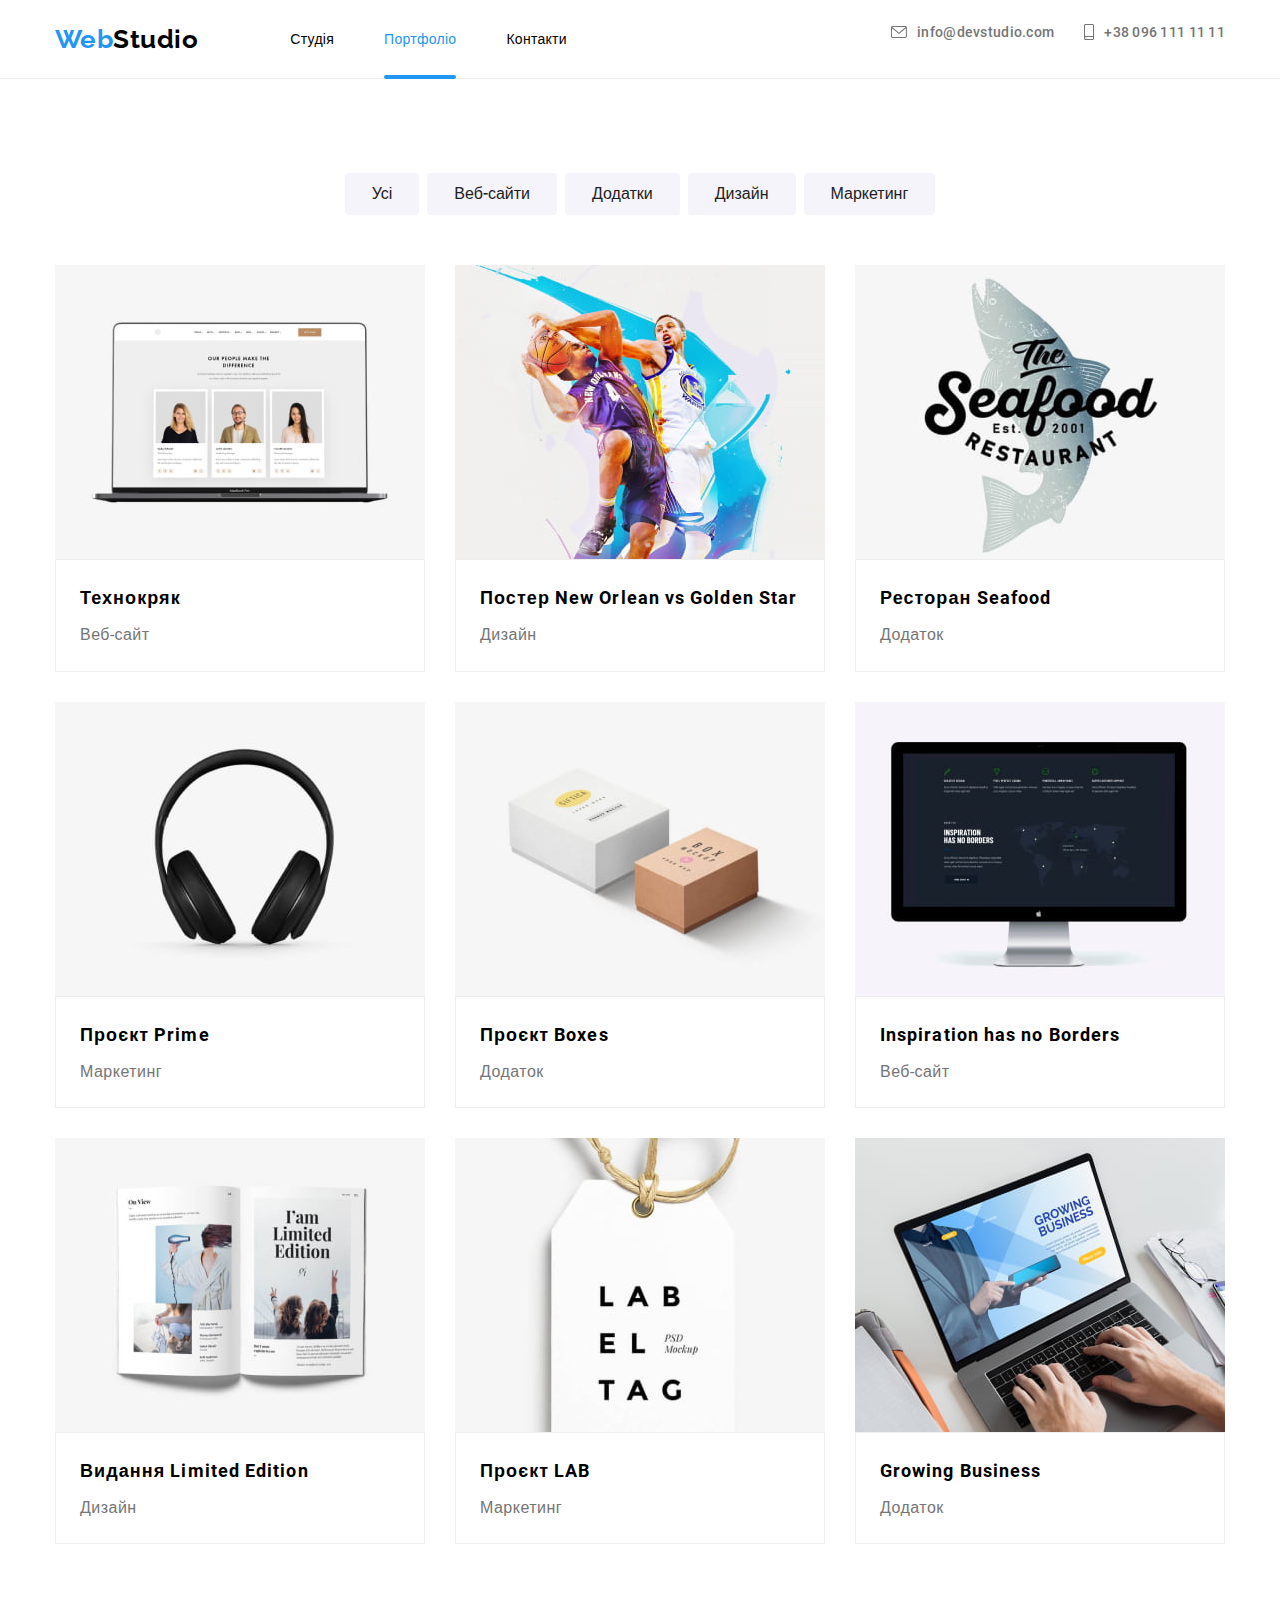
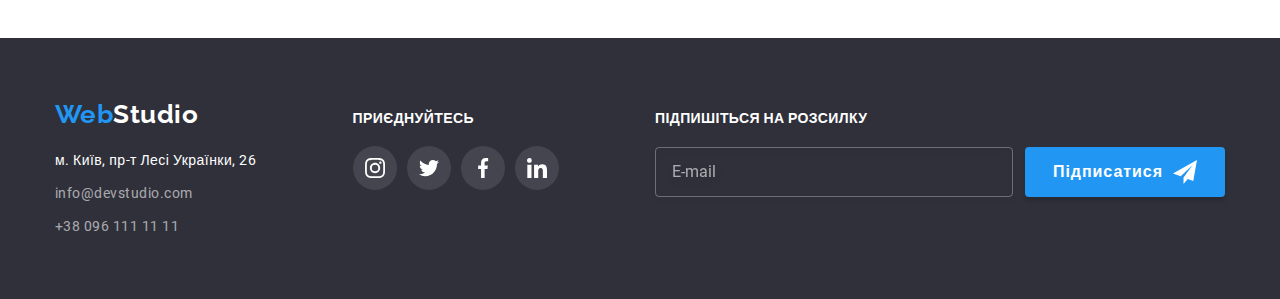
==== commit bf94db16: "link-current" ====
--- a/portfolio.html
+++ b/portfolio.html
@@ -7,10 +7,10 @@
     <meta name="viewport" content="width=device-width, initial-scale=1.0">
     <title>Портфоліо</title>
     <link rel="stylesheet" href="https://cdnjs.cloudflare.com/ajax/libs/modern-normalize/1.1.0/modern-normalize.min.css">
-  <!--  <link rel="preconnect" href="https://fonts.googleapis.com">
+    <link rel="preconnect" href="https://fonts.googleapis.com">
     <link rel="preconnect" href="https://fonts.gstatic.com" crossorigin>
     <link href="https://fonts.googleapis.com/css2?family=Raleway:wght@700&family=Roboto:wght@400;500;700;900&display=swap"
-        rel="stylesheet"> -->
+        rel="stylesheet">
     <meta name="viewport" content="width=device-width, initial-scale=1.0">
     <link rel="stylesheet" href="./css/main.min.css">
 </head>
@@ -28,10 +28,10 @@
                 </div>
                 <ul class="nav-list">
                     <li>
-                        <a href="./index.html" class="nav-list__link nav-list__link--current">Студія</a>
+                        <a href="./index.html" class="nav-list__link">Студія</a>
                     </li>
                     <li>
-                        <a href="./portfolio.html" class="nav-list__link">Портфоліо</a>
+                        <a href="./portfolio.html" class="nav-list__link nav-list__link--current">Портфоліо</a>
                     </li>
                     <li>
                         <a href="#" class="nav-list__link">Контакти</a>
--- a/css/main.min.css
+++ b/css/main.min.css
@@ -1 +1 @@
-@font-face{font-family:"Roboto";font-style:normal;font-weight:400;src:local(""),url("../../fonts/roboto-v30-latin-regular.woff2") format("woff2"),url("../../fonts/roboto-v30-latin-regular.woff") format("woff")}@font-face{font-family:"Roboto";font-style:normal;font-weight:500;src:local(""),url("../../fonts/roboto-v30-latin-500.woff2") format("woff2"),url("../../fonts/roboto-v30-latin-500.woff") format("woff")}@font-face{font-family:"Roboto";font-style:normal;font-weight:700;src:local(""),url("../../fonts/roboto-v30-latin-700.woff2") format("woff2"),url("../../fonts/roboto-v30-latin-700.woff") format("woff")}@font-face{font-family:"Roboto";font-style:normal;font-weight:900;src:local(""),url("../../fonts/roboto-v30-latin-900.woff2") format("woff2"),url("../../fonts/roboto-v30-latin-900.woff") format("woff")}@font-face{font-family:"Raleway";font-style:normal;font-weight:700;src:local(""),url("../../fonts/raleway-v28-latin-700.woff2") format("woff2"),url("../../fonts/raleway-v28-latin-700.woff") format("woff")}.visually-hidden{position:absolute;width:1px;height:1px;margin:-1px;border:0;padding:0;white-space:nowrap;-webkit-clip-path:inset(100%);clip-path:inset(100%);clip:rect(0 0 0 0);overflow:hidden}.container{display:-webkit-box;display:-ms-flexbox;display:flex;padding:0 15px;max-width:1200px;margin-left:auto;margin-right:auto;-ms-flex-line-pack:center;align-content:center}@media(max-width: 480px){.container{-webkit-box-pack:justify;-ms-flex-pack:justify;justify-content:space-between;-webkit-box-flex:1;-ms-flex-positive:1;flex-grow:1}}@media(max-width: 768px){.container{-webkit-box-pack:justify;-ms-flex-pack:justify;justify-content:space-between;-webkit-box-flex:1;-ms-flex-positive:1;flex-grow:1}}.clients .container{-webkit-box-orient:vertical;-webkit-box-direction:normal;-ms-flex-direction:column;flex-direction:column}.logo{display:block;padding-bottom:0;-ms-flex-line-pack:center;align-content:center;padding:0;text-decoration:none;font-family:"Raleway",sans-serif;font-weight:700;font-size:26px;line-height:1.17}@media(max-width: 768px){.logo{font-size:24px}}.logo__1half{color:#2196f3}.logo__2half{color:#000}.logo__2half--inverse{color:#fff}.page-footer__logo{margin-bottom:20px}.social-list{display:-webkit-box;display:-ms-flexbox;display:flex;list-style-type:none;padding-left:0;gap:10px;-webkit-box-pack:center;-ms-flex-pack:center;justify-content:center;margin-top:0;margin-bottom:0;list-style-type:none}.social-list__link{display:-webkit-box;display:-ms-flexbox;display:flex;width:100%;height:100%;border-radius:50%;-webkit-box-align:center;-ms-flex-align:center;align-items:center;-webkit-box-pack:center;-ms-flex-pack:center;justify-content:center;color:#afb1b8;-webkit-transition-property:color,background-color,fill,border-color,opacity,visibility,-webkit-box-shadow,-webkit-transform;transition-property:color,background-color,fill,border-color,opacity,visibility,-webkit-box-shadow,-webkit-transform;transition-property:color,background-color,fill,box-shadow,border-color,opacity,visibility,transform;transition-property:color,background-color,fill,box-shadow,border-color,opacity,visibility,transform,-webkit-box-shadow,-webkit-transform;-webkit-transition-duration:250ms;transition-duration:250ms;-webkit-transition-timing-function:cubic-bezier(0.4, 0, 0.2, 1);transition-timing-function:cubic-bezier(0.4, 0, 0.2, 1)}.social-list__icon{fill:currentColor}.social-list__item{width:44px;height:44px}.social-list__link:hover,.social-list__link:focus{color:#fff;background-color:#2196f3}.page-footer .social-list__link,.page-footer .social-list__link{color:#fff;background-color:rgba(255,255,255,.1)}.page-footer .social-list__link:hover,.page-footer .social-list__link:focus{background-color:#2196f3}.backdrop{position:fixed;top:0;left:0;width:100%;height:100%;background-color:rgba(0,0,0,.5);-webkit-transition-property:opacity,visibility,-webkit-transform;transition-property:opacity,visibility,-webkit-transform;transition-property:opacity,visibility,transform;transition-property:opacity,visibility,transform,-webkit-transform;-webkit-transition-duration:250ms;transition-duration:250ms;-webkit-transition-timing-function:cubic-bezier(0.4, 0, 0.2, 1);transition-timing-function:cubic-bezier(0.4, 0, 0.2, 1)}.backdrop.is-hidden{opacity:0;visibility:hidden;pointer-events:none}body{color:var(--headline-color);background-color:var(--main-color);font-family:"Roboto",sans-serif;letter-spacing:.03em;margin:auto}.clients{padding-top:94px;padding-bottom:94px}.clients__title{margin:0 0 50px 0;font-size:36px;line-height:1.17;text-align:center;letter-spacing:.03em}.clients__list{display:-webkit-box;display:-ms-flexbox;display:flex;list-style-type:none;padding-left:0;gap:30px;margin:0}.company{width:170px;height:92px}.company__logo{fill:#afb1b8;-webkit-transition-property:color,background-color,fill,border-color,opacity,visibility,-webkit-box-shadow,-webkit-transform;transition-property:color,background-color,fill,border-color,opacity,visibility,-webkit-box-shadow,-webkit-transform;transition-property:color,background-color,fill,box-shadow,border-color,opacity,visibility,transform;transition-property:color,background-color,fill,box-shadow,border-color,opacity,visibility,transform,-webkit-box-shadow,-webkit-transform;-webkit-transition-duration:250ms;transition-duration:250ms;-webkit-transition-timing-function:cubic-bezier(0.4, 0, 0.2, 1);transition-timing-function:cubic-bezier(0.4, 0, 0.2, 1)}.company__link:hover .company__logo,.company__link:focus .company__logo{fill:#2196f3}.company__link{display:-webkit-box;display:-ms-flexbox;display:flex;width:100%;height:100%;-webkit-box-pack:center;-ms-flex-pack:center;justify-content:center;-webkit-box-align:center;-ms-flex-align:center;align-items:center;border:1px solid #afb1b8;border-radius:4px;-webkit-transition-property:color,background-color,fill,border-color,opacity,visibility,-webkit-box-shadow,-webkit-transform;transition-property:color,background-color,fill,border-color,opacity,visibility,-webkit-box-shadow,-webkit-transform;transition-property:color,background-color,fill,box-shadow,border-color,opacity,visibility,transform;transition-property:color,background-color,fill,box-shadow,border-color,opacity,visibility,transform,-webkit-box-shadow,-webkit-transform;-webkit-transition-duration:250ms;transition-duration:250ms;-webkit-transition-timing-function:cubic-bezier(0.4, 0, 0.2, 1);transition-timing-function:cubic-bezier(0.4, 0, 0.2, 1)}.company__link:hover,.company__link:focus{border:1px solid #2196f3;border-radius:4px}.command__title{font-size:36px;line-height:1.17;text-align:center;letter-spacing:.03em}.command{background-color:#f5f4fa}.employee__description{padding:30px 0}.employee__name{font-weight:500;font-size:16px;line-height:1.17;margin:0 0 10px 0}.employee__profession{font-size:16px;line-height:1.17;color:#757575;margin:0;margin-bottom:16px}.command__container{-webkit-box-orient:vertical;-webkit-box-direction:normal;-ms-flex-direction:column;flex-direction:column}.command__list{padding:0;margin:0;display:-webkit-box;display:-ms-flexbox;display:flex;gap:30px;-webkit-box-pack:center;-ms-flex-pack:center;justify-content:center;list-style-type:none}.command__title{margin:0 0 50px 0}.command__item{text-align:center;background-color:#fff;-webkit-box-shadow:0px 1px 3px rgba(0,0,0,.12),0px 1px 1px rgba(0,0,0,.14),0px 2px 1px rgba(0,0,0,.2);box-shadow:0px 1px 3px rgba(0,0,0,.12),0px 1px 1px rgba(0,0,0,.14),0px 2px 1px rgba(0,0,0,.2);border-radius:0px 0px 4px 4px}.command{padding:94px 0}.employee__img{display:block}.features__title{display:none}.features-list__heading{text-transform:uppercase;font-size:14px;line-height:1.17}.features-list__text{font-size:14px;line-height:1.7;color:#757575}.features{padding-top:94px}.features-list{display:-webkit-box;display:-ms-flexbox;display:flex;margin:0;padding-left:0;gap:30px;list-style-type:none}.features-list__item{width:calc((100% - 90px)/4)}.features-list__heading{margin:0 0 10px 0}.features-list__text{margin:0}.features-list__icon-box{width:270px;height:120px;display:-webkit-box;display:-ms-flexbox;display:flex;-webkit-box-pack:center;-ms-flex-pack:center;justify-content:center;-webkit-box-align:center;-ms-flex-align:center;align-items:center;margin-bottom:30px;border-radius:4px;background-color:#f5f4fa}.hero__title{width:700px;margin:0 auto 30px auto;color:#fff;font-weight:900;font-size:44px;line-height:1.36;text-align:center;letter-spacing:.06em;text-transform:uppercase}@media(max-width: 768px){.hero__title{width:360px;margin:0 auto 60px auto;font-size:26px;line-height:1.6}}.hero__button{display:block;margin-left:auto;margin-right:auto;padding:10px 32px;border-radius:4px;color:#fff;background:#2196f3;cursor:pointer;font-weight:700;font-size:16px;line-height:1.88;letter-spacing:.06em;border-color:rgba(0,0,0,0)}.hero{-ms-flex-line-pack:center;align-content:center;padding-top:200px;padding-bottom:210px;margin:0 auto;background-color:#2f303a;background-image:-webkit-gradient(linear, left top, right top, from(rgba(47, 48, 58, 0.4)), to(rgba(47, 48, 58, 0.4))),url("../images/hero-img.jpg");background-image:linear-gradient(to right, rgba(47, 48, 58, 0.4), rgba(47, 48, 58, 0.4)),url("../images/hero-img.jpg");background-position:center;background-repeat:no-repeat;background-size:cover}.mobileMenu{display:none}@media(max-width: 480px){.mobileMenu{position:fixed;-webkit-box-orient:vertical;-webkit-box-direction:normal;-ms-flex-direction:column;flex-direction:column;display:none;top:0;left:0;width:100%;height:100%;padding:48px 40px;background:#fff;z-index:1}.mobileMenu.is-open{display:-webkit-box;display:-ms-flexbox;display:flex}}.mobile-menu{display:none}@media(max-width: 480px){.mobile-menu{display:-webkit-box;display:-ms-flexbox;display:flex}}.mobileMenu__button-close{position:absolute;display:-webkit-box;display:-ms-flexbox;display:flex;-webkit-box-pack:center;-ms-flex-pack:center;justify-content:center;-webkit-box-align:center;-ms-flex-align:center;align-items:center;position:absolute;top:10px;right:15px;border:none;padding:0;margin:0;background:none;cursor:pointer}.mobileMenu__button-close:hover,.mobileMenu__button-close:focus{fill:#2196f3}.mobile-menu__open{display:-webkit-box;display:-ms-flexbox;display:flex;width:40px;height:40px;-webkit-box-pack:center;-ms-flex-pack:center;justify-content:center;-webkit-box-align:center;-ms-flex-align:center;align-items:center;top:0;right:0;padding:0;margin:0;background:none;border:none;cursor:pointer}.mobile-menu__open:hover,.mobile-menu__open:focus{fill:#2196f3}.menu-list{display:-webkit-box;display:-ms-flexbox;display:flex;-webkit-box-orient:vertical;-webkit-box-direction:normal;-ms-flex-direction:column;flex-direction:column;gap:32px;padding:0;margin:0;list-style-type:none;font-style:normal;font-weight:500;font-size:40px;-webkit-box-pack:left;-ms-flex-pack:left;justify-content:left;letter-spacing:.02em;color:#212121}.menu-list__item{margin:0;color:inherit;text-decoration:none;-webkit-transition-property:color,background-color,fill,border-color,opacity,visibility,-webkit-box-shadow,-webkit-transform;transition-property:color,background-color,fill,border-color,opacity,visibility,-webkit-box-shadow,-webkit-transform;transition-property:color,background-color,fill,box-shadow,border-color,opacity,visibility,transform;transition-property:color,background-color,fill,box-shadow,border-color,opacity,visibility,transform,-webkit-box-shadow,-webkit-transform;-webkit-transition-duration:250ms;transition-duration:250ms;-webkit-transition-timing-function:cubic-bezier(0.4, 0, 0.2, 1);transition-timing-function:cubic-bezier(0.4, 0, 0.2, 1)}.menu-list__item:hover{color:#2196f3;fill:#2196f3}.menu-list__item:focus{color:#2196f3;fill:#2196f3}.mobile-contacts{display:-webkit-box;display:-ms-flexbox;display:flex;-webkit-box-orient:vertical;-webkit-box-direction:normal;-ms-flex-direction:column;flex-direction:column;gap:32px;padding:0;margin:0;margin-top:auto;list-style-type:none;font-weight:500;font-size:34px;-webkit-box-pack:left;-ms-flex-pack:left;justify-content:left;letter-spacing:.02em}.mobile-contacts__tel{text-decoration:none;color:#2196f3;margin-bottom:0}.mobile-contacts__mail{text-decoration:none;font-size:24px;color:#757575}.mobile-social{display:-webkit-box;display:-ms-flexbox;display:flex;gap:20px;padding:0;margin:64px 0 0 0;-webkit-box-pack:left;-ms-flex-pack:left;justify-content:left}.mobile-social_item{display:-webkit-box;display:-ms-flexbox;display:flex;-webkit-box-orient:vertical;-webkit-box-direction:normal;-ms-flex-direction:column;flex-direction:column;gap:32px;margin-top:auto;list-style-type:none;font-weight:500;font-size:18px;line-height:1.2px;letter-spacing:.02em}.mobile-social__link{text-decoration:none;margin:0;padding:0;color:#2196f3}.modal{position:absolute;display:-webkit-box;display:-ms-flexbox;display:flex;top:50%;left:50%;min-width:528px;min-height:581px;padding:40px;background-color:#fff;border-radius:4px;-webkit-box-shadow:0px 1px 3px rgba(0,0,0,.12),0px 1px 1px rgba(0,0,0,.14),0px 2px 1px rgba(0,0,0,.2);box-shadow:0px 1px 3px rgba(0,0,0,.12),0px 1px 1px rgba(0,0,0,.14),0px 2px 1px rgba(0,0,0,.2);-webkit-box-orient:vertical;-webkit-box-direction:normal;-ms-flex-direction:column;flex-direction:column}.backdrop .modal{-webkit-transition-property:opacity,visibility,-webkit-transform;transition-property:opacity,visibility,-webkit-transform;transition-property:opacity,visibility,transform;transition-property:opacity,visibility,transform,-webkit-transform;-webkit-transition-duration:250ms;transition-duration:250ms;-webkit-transition-timing-function:cubic-bezier(0.4, 0, 0.2, 1);transition-timing-function:cubic-bezier(0.4, 0, 0.2, 1);-webkit-transform:translate(-50%, -50%) scale(1);transform:translate(-50%, -50%) scale(1)}.backdrop.is-hidden .modal{opacity:0;visibility:hidden;pointer-events:none;-webkit-transition-property:opacity,visibility,-webkit-transform;transition-property:opacity,visibility,-webkit-transform;transition-property:opacity,visibility,transform;transition-property:opacity,visibility,transform,-webkit-transform;-webkit-transition-duration:250ms;transition-duration:250ms;-webkit-transition-timing-function:cubic-bezier(0.4, 0, 0.2, 1);transition-timing-function:cubic-bezier(0.4, 0, 0.2, 1);-webkit-transform:translate(-50%, -50%) scale(0.1);transform:translate(-50%, -50%) scale(0.1)}.modal__button-close{display:-webkit-box;display:-ms-flexbox;display:flex;width:30px;height:30px;-webkit-box-pack:center;-ms-flex-pack:center;justify-content:center;-webkit-box-align:center;-ms-flex-align:center;align-items:center;border:1px solid rgba(0,0,0,.15);border-radius:50%;position:absolute;top:8px;right:8px;padding:0;margin:0;background:none;cursor:pointer}.modal__button-close:hover,.modal__button-close:focus{fill:#2196f3}.modal__form{display:-webkit-box;display:-ms-flexbox;display:flex;-webkit-box-orient:vertical;-webkit-box-direction:normal;-ms-flex-direction:column;flex-direction:column}.modal__title{font-style:normal;font-weight:700;font-size:20px;line-height:1.15;text-align:center;padding:0;margin:0 0 12px 0}.modal__form-label{font-weight:400;font-size:12px;line-height:1.17;letter-spacing:.01em;color:#757575;margin-bottom:4px}.modal__form-input{height:40px;width:100%;border:1px solid rgba(33,33,33,.2);border-radius:4px;padding-left:40px}.modal__input-wrapper:hover .modal__form-input,.modal__input-wrapper:focus-within .modal__form-input{border:1px solid #2196f3}.modal__input-wrapper{position:relative;color:#212121;margin-bottom:10px}.modal__input-wrapper:hover,.modal__input-wrapper:focus-within{color:#2196f3}.modal__input-icon{position:absolute;left:12px;top:50%;-webkit-transform:translateY(-50%);transform:translateY(-50%);fill:currentColor}.modal__input-comment{height:120px;resize:none;width:100%;border:1px solid rgba(33,33,33,.2);border-radius:4px;margin-bottom:20px;padding:12px 16px}.modal__input-comment:hover,.modal__input-comment:focus{border:1px solid #2196f3}.modal__input-comment::-webkit-input-placeholder{display:-webkit-box;display:flex;font-weight:400;font-size:12px;line-height:14px;letter-spacing:.01em;color:rgba(117,117,117,.5)}.modal__input-comment::-moz-placeholder{display:flex;font-weight:400;font-size:12px;line-height:14px;letter-spacing:.01em;color:rgba(117,117,117,.5)}.modal__input-comment:-ms-input-placeholder{display:-ms-flexbox;display:flex;font-weight:400;font-size:12px;line-height:14px;letter-spacing:.01em;color:rgba(117,117,117,.5)}.modal__input-comment::-ms-input-placeholder{display:-ms-flexbox;display:flex;font-weight:400;font-size:12px;line-height:14px;letter-spacing:.01em;color:rgba(117,117,117,.5)}.modal__input-comment::placeholder{display:-webkit-box;display:-ms-flexbox;display:flex;font-weight:400;font-size:12px;line-height:14px;letter-spacing:.01em;color:rgba(117,117,117,.5)}.modal__terms{display:-webkit-box;display:-ms-flexbox;display:flex;margin-bottom:30px;margin-left:12px;-webkit-box-align:center;-ms-flex-align:center;align-items:center}.modal__button{background-color:#2196f3;border:none;-webkit-box-shadow:0px 4px 4px --foter-shadow;box-shadow:0px 4px 4px --foter-shadow;border-radius:4px;width:200px;height:50px;color:#fff;-ms-flex-item-align:center;align-self:center;letter-spacing:.06em;font-weight:700;font-size:16px;line-height:1.88;cursor:pointer}.modal__button:hover,.modal__button:focus{background-color:#188ce8}.modal__terms-link{color:#2196f3}.modal__terms-label{position:relative;padding-left:23px;font-size:14px;line-height:1.7;color:#757575}.modal__terms-label::before{content:"";position:absolute;width:16px;height:15px;top:50%;-webkit-transform:translateY(-50%);transform:translateY(-50%);left:0;border:2px solid #212121;border-radius:2px}.modal__terms-label::after{content:"";position:absolute;width:16px;height:15px;top:50%;-webkit-transform:translateY(-50%);transform:translateY(-50%);left:0;border:2px solid #2196f3;border-radius:2px;background-image:url("../images/Vector.svg");background-size:contain;background-repeat:no-repeat;background-color:#2196f3;opacity:0}.modal__checkbox:checked+.modal__terms-label::after{opacity:1}.nav-list{display:-webkit-box;display:-ms-flexbox;display:flex;margin:0 0 0 93px;padding-left:0;gap:50px;list-style-type:none;font-weight:500;font-size:14px;line-height:1.17;letter-spacing:.02em}@media(max-width: 480px){.nav-list{display:none}}@media(max-width: 768px){.nav-list{margin:0 0 0 87px}}@media(max-width: 1200px){.nav-list{margin:0 0 0 93px}}.nav-list__link{position:relative;display:block;color:inherit;text-decoration:none;-webkit-transition-property:color,background-color,fill,border-color,opacity,visibility,-webkit-box-shadow,-webkit-transform;transition-property:color,background-color,fill,border-color,opacity,visibility,-webkit-box-shadow,-webkit-transform;transition-property:color,background-color,fill,box-shadow,border-color,opacity,visibility,transform;transition-property:color,background-color,fill,box-shadow,border-color,opacity,visibility,transform,-webkit-box-shadow,-webkit-transform;-webkit-transition-duration:250ms;transition-duration:250ms;-webkit-transition-timing-function:cubic-bezier(0.4, 0, 0.2, 1);transition-timing-function:cubic-bezier(0.4, 0, 0.2, 1)}.nav-list__link:hover{color:#2196f3;fill:#2196f3}.nav-list__link:hover::after{opacity:1}.nav-list__link:focus{color:#2196f3;fill:#2196f3}.nav-list__link:focus::after{opacity:1}.nav-list__link::after{content:"";position:absolute;display:block;width:100%;height:4px;left:0;bottom:-32px;border-radius:2px;background-color:#2196f3;opacity:0;-webkit-transition-property:color,background-color,fill,border-color,opacity,visibility,-webkit-box-shadow,-webkit-transform;transition-property:color,background-color,fill,border-color,opacity,visibility,-webkit-box-shadow,-webkit-transform;transition-property:color,background-color,fill,box-shadow,border-color,opacity,visibility,transform;transition-property:color,background-color,fill,box-shadow,border-color,opacity,visibility,transform,-webkit-box-shadow,-webkit-transform;-webkit-transition-duration:250ms;transition-duration:250ms;-webkit-transition-timing-function:cubic-bezier(0.4, 0, 0.2, 1);transition-timing-function:cubic-bezier(0.4, 0, 0.2, 1)}.nav-container{-webkit-box-pack:left;-ms-flex-pack:left;justify-content:left;display:-webkit-box;display:-ms-flexbox;display:flex;-webkit-box-align:center;-ms-flex-align:center;align-items:center;-webkit-box-flex:1;-ms-flex-positive:1;flex-grow:1}@media(max-width: 768px){.nav-container{-webkit-box-pack:justify;-ms-flex-pack:justify;justify-content:space-between}}@media(max-width: 480px){.nav-container{display:-webkit-box;display:-ms-flexbox;display:flex;-webkit-box-pack:justify;-ms-flex-pack:justify;justify-content:space-between}}.nav-list__link--current{color:#2196f3}.nav-list__link--current::after{content:"";opacity:1}.footer-contacts__address{color:#fff;-webkit-transition-property:color,background-color,fill,border-color,opacity,visibility,-webkit-box-shadow,-webkit-transform;transition-property:color,background-color,fill,border-color,opacity,visibility,-webkit-box-shadow,-webkit-transform;transition-property:color,background-color,fill,box-shadow,border-color,opacity,visibility,transform;transition-property:color,background-color,fill,box-shadow,border-color,opacity,visibility,transform,-webkit-box-shadow,-webkit-transform;-webkit-transition-duration:250ms;transition-duration:250ms;-webkit-transition-timing-function:cubic-bezier(0.4, 0, 0.2, 1);transition-timing-function:cubic-bezier(0.4, 0, 0.2, 1)}.footer-contacts__address:hover,.footer-contacts__address:focus{color:#2196f3;fill:#2196f3}.footer-contacts__tel{color:rgba(255,255,255,.6)}.footer-contacts__tel:hover,.footer-contacts__tel:focus{color:#2196f3}.footer-contacts__mail{color:rgba(255,255,255,.6)}.footer-contacts__mail:hover,.footer-contacts__mail:focus{color:#2196f3}.footer-contacts__tel,.footer-contacts__mail,.footer-contacts__address{text-decoration:none}.footer-contacts__tel{white-space:nowrap}.page-footer{background-color:#2f303a;margin:auto;padding:60px 0}.footer-contacts{padding:0;margin:0}.footer-contacts__item:not(:last-child){margin-bottom:9px}.footer-contacts__mail,.footer-contacts__tel{display:-webkit-box;display:-ms-flexbox;display:flex;-webkit-box-align:center;-ms-flex-align:center;align-items:center;-webkit-transition-property:color,background-color,fill,border-color,opacity,visibility,-webkit-box-shadow,-webkit-transform;transition-property:color,background-color,fill,border-color,opacity,visibility,-webkit-box-shadow,-webkit-transform;transition-property:color,background-color,fill,box-shadow,border-color,opacity,visibility,transform;transition-property:color,background-color,fill,box-shadow,border-color,opacity,visibility,transform,-webkit-box-shadow,-webkit-transform;-webkit-transition-duration:250ms;transition-duration:250ms;-webkit-transition-timing-function:cubic-bezier(0.4, 0, 0.2, 1);transition-timing-function:cubic-bezier(0.4, 0, 0.2, 1)}.page-footer{display:-webkit-box;display:-ms-flexbox;display:flex}.page-footer__join{display:inline-block;font-style:normal;font-weight:700;font-size:14px;line-height:1.17;letter-spacing:.03em;text-transform:uppercase;color:#fff;margin-bottom:20px}.page-footer__container{-webkit-box-align:baseline;-ms-flex-align:baseline;align-items:baseline}.page-footer__social{padding-top:12px;margin-left:70px}.footer-contacts{font-size:14px;line-height:1.7;font-style:normal;list-style-type:none}.footer-subscribe__newsletter{margin-bottom:20px;font-weight:700;font-size:14px;line-height:1.14;letter-spacing:.03em;text-transform:uppercase;color:#fff}.footer-subscribe{display:-webkit-box;display:-ms-flexbox;display:flex;-webkit-box-orient:vertical;-webkit-box-direction:normal;-ms-flex-direction:column;flex-direction:column;padding-top:12px;-webkit-box-pack:end;-ms-flex-pack:end;justify-content:flex-end;margin-left:auto}.footer-subscribe__email{width:358px;height:50px;margin-right:12px;padding-left:16px;background-color:inherit;border:1px solid rgba(255,255,255,.3);border-radius:4px;-webkit-filter:drop-shadow(0px 4px 4px rgba(0, 0, 0, 0.15));filter:drop-shadow(0px 4px 4px rgba(0, 0, 0, 0.15));color:#fff}.footer-subscribe__email::-webkit-input-placeholder{font-weight:400;font-size:16px;line-height:1.25;display:-webkit-box;display:flex;-webkit-box-align:center;align-items:center;color:rgba(255,255,255,.6)}.footer-subscribe__email::-moz-placeholder{font-weight:400;font-size:16px;line-height:1.25;display:flex;align-items:center;color:rgba(255,255,255,.6)}.footer-subscribe__email:-ms-input-placeholder{font-weight:400;font-size:16px;line-height:1.25;display:-ms-flexbox;display:flex;-ms-flex-align:center;align-items:center;color:rgba(255,255,255,.6)}.footer-subscribe__email::-ms-input-placeholder{font-weight:400;font-size:16px;line-height:1.25;display:-ms-flexbox;display:flex;-ms-flex-align:center;align-items:center;color:rgba(255,255,255,.6)}.footer-subscribe__email::placeholder{font-weight:400;font-size:16px;line-height:1.25;display:-webkit-box;display:-ms-flexbox;display:flex;-webkit-box-align:center;-ms-flex-align:center;align-items:center;color:rgba(255,255,255,.6)}.footer-subscribe__button{width:200px;height:50px;padding:0;background-color:#2196f3;-webkit-box-shadow:0px 4px 4px rgba(0,0,0,.15);box-shadow:0px 4px 4px rgba(0,0,0,.15);border-radius:4px;border:none;font-weight:700;font-size:16px;line-height:1.88;letter-spacing:.06em;color:#fff}.footer-subscribe__icon{margin-left:10px;fill:currentColor}.page-header{border-bottom:1px solid #ececec;padding-top:24px;padding-bottom:24px}@media(max-width: 768px){.page-header{padding-top:21px;padding-bottom:21px}}@media(max-width: 480px){.page-header{padding-top:10px;padding-bottom:10px}}.header-contacts{display:-webkit-box;display:-ms-flexbox;display:flex;margin:0 0 0 auto;padding-left:0;gap:45px;-webkit-box-align:center;-ms-flex-align:center;align-items:center;list-style-type:none;font-weight:500;font-size:14px;line-height:1.17;letter-spacing:.02em}@media(max-width: 480px){.header-contacts{display:none}}@media(max-width: 768px){.header-contacts{-webkit-box-orient:vertical;-webkit-box-direction:normal;-ms-flex-direction:column;flex-direction:column;gap:10px;-webkit-box-align:start;-ms-flex-align:start;align-items:flex-start;margin:0 0 0 96px;font-size:12px}}.header-contacts__tel-link,.header-contacts__mail-link{display:-webkit-box;display:-ms-flexbox;display:flex;-webkit-box-align:center;-ms-flex-align:center;align-items:center;white-space:nowrap;color:#757575;text-decoration:none}.header-contacts__tel-link:hover,.header-contacts__tel-link:focus,.header-contacts__mail-link:hover,.header-contacts__mail-link:focus{color:#2196f3;fill:#2196f3}.header-contacts__mail-icon,.header-contacts__tel-icon{fill:#757575;margin-right:10px;-webkit-transition-property:color,fill;transition-property:color,fill;-webkit-transition-duration:250ms;transition-duration:250ms;-webkit-transition-timing-function:cubic-bezier(0.4, 0, 0.2, 1);transition-timing-function:cubic-bezier(0.4, 0, 0.2, 1)}.header-contacts__mail-link:hover .header-contacts__mail-icon,.header-contacts__tel-link:hover .header-contacts__mail-icon,.header-contacts__mail-link:focus .header-contacts__mail-icon,.header-contacts__tel-link:focus .header-contacts__mail-icon,.header-contacts__mail-link:hover .header-contacts__tel-icon,.header-contacts__tel-link:hover .header-contacts__tel-icon,.header-contacts__mail-link:focus .header-contacts__tel-icon,.header-contacts__tel-link:focus .header-contacts__tel-icon{color:#2196f3;fill:#2196f3}@media(max-width: 768px){.header-contacts__mail-icon{width:14px}}@media(max-width: 768px){.header-contacts__tel-icon{width:10px;height:14px}}.header-contacts__item{display:-webkit-box;display:-ms-flexbox;display:flex}.header-contacts__tel,.header-contacts__mail,.header-contacts__mail-icon,.header-contacts__tel-icon{-webkit-transition-property:color,fill;transition-property:color,fill;-webkit-transition-duration:250ms;transition-duration:250ms;-webkit-transition-timing-function:cubic-bezier(0.4, 0, 0.2, 1);transition-timing-function:cubic-bezier(0.4, 0, 0.2, 1)}.projects{padding-top:94px;padding-bottom:94px}.projects__button-list{display:-webkit-box;display:-ms-flexbox;display:flex;margin:0 auto 50px auto;gap:8px;padding-left:0;list-style-type:none}.projects__button{padding:6px 22px;border-radius:4px;border-color:rgba(0,0,0,0);-webkit-transition-property:color,background-color,fill,border-color,opacity,visibility,-webkit-box-shadow,-webkit-transform;transition-property:color,background-color,fill,border-color,opacity,visibility,-webkit-box-shadow,-webkit-transform;transition-property:color,background-color,fill,box-shadow,border-color,opacity,visibility,transform;transition-property:color,background-color,fill,box-shadow,border-color,opacity,visibility,transform,-webkit-box-shadow,-webkit-transform;-webkit-transition-duration:250ms;transition-duration:250ms;-webkit-transition-timing-function:cubic-bezier(0.4, 0, 0.2, 1);transition-timing-function:cubic-bezier(0.4, 0, 0.2, 1)}.projects__button:first-of-type{padding:6px 25px}.projects-list{display:-webkit-box;display:-ms-flexbox;display:flex;-ms-flex-wrap:wrap;flex-wrap:wrap;padding:0;margin:0;gap:30px;list-style-type:none}.project-card{-webkit-transition-property:color,background-color,fill,border-color,opacity,visibility,-webkit-box-shadow,-webkit-transform;transition-property:color,background-color,fill,border-color,opacity,visibility,-webkit-box-shadow,-webkit-transform;transition-property:color,background-color,fill,box-shadow,border-color,opacity,visibility,transform;transition-property:color,background-color,fill,box-shadow,border-color,opacity,visibility,transform,-webkit-box-shadow,-webkit-transform;-webkit-transition-duration:250ms;transition-duration:250ms;-webkit-transition-timing-function:cubic-bezier(0.4, 0, 0.2, 1);transition-timing-function:cubic-bezier(0.4, 0, 0.2, 1)}.project-card:hover,.project-card:focus{-webkit-box-shadow:0px 1px 1px rgba(0,0,0,.12),0px 4px 4px rgba(0,0,0,.06),1px 4px 6px rgba(0,0,0,.16);box-shadow:0px 1px 1px rgba(0,0,0,.12),0px 4px 4px rgba(0,0,0,.06),1px 4px 6px rgba(0,0,0,.16)}.project-card__img{display:block}.project-card__title{margin:0;margin-bottom:4px}.project-card__group{margin:0}.project-card__description{padding:20px 24px;border:1px solid #eee}.project-card__link{text-decoration:none;color:inherit}.projects__button{color:#212121;background:#f5f4fa;cursor:pointer;font-weight:500;font-size:16px;line-height:1.63;font-family:inherit}.projects__button:hover,.projects__button:focus{color:#fff;background:#2196f3;-webkit-box-shadow:0px 3px 1px rgba(0,0,0,.1),0px 1px 2px rgba(0,0,0,.08),0px 2px 2px rgba(0,0,0,.12);box-shadow:0px 3px 1px rgba(0,0,0,.1),0px 1px 2px rgba(0,0,0,.08),0px 2px 2px rgba(0,0,0,.12)}.projects__headline{display:none}.project-card__title{font-weight:700;font-size:18px;line-height:2;letter-spacing:.06em}.project-card__group{font-size:16px;line-height:1.88;color:#757575}.project-card__overlay-block{position:relative;overflow:hidden}.project-card__overlay-text{position:absolute;display:-webkit-box;display:-ms-flexbox;display:flex;bottom:0;width:100%;height:100%;padding:24px;-webkit-box-align:center;-ms-flex-align:center;align-items:center;background-color:rgba(33,150,243,.9);font-size:18px;line-height:1.56;color:#fff;margin:0;-webkit-transform:translateY(100%);transform:translateY(100%);-webkit-transition-property:-webkit-transform;transition-property:-webkit-transform;transition-property:transform;transition-property:transform, -webkit-transform;-webkit-transition-duration:250ms;transition-duration:250ms;-webkit-transition-timing-function:cubic-bezier(0.4, 0, 0.2, 1);transition-timing-function:cubic-bezier(0.4, 0, 0.2, 1)}.project-card__link:hover .project-card__overlay-text,.project-card__link:focus .project-card__overlay-text{-webkit-transform:translateY(0);transform:translateY(0)}.working__title{margin:0 0 50px 0;font-size:36px;line-height:1.17;text-align:center;letter-spacing:.03em}.working{padding:94px 15px;margin-left:auto;margin-right:auto;-ms-flex-line-pack:center;align-content:center}.working__list{display:-webkit-box;display:-ms-flexbox;display:flex;-webkit-box-sizing:border-box;box-sizing:border-box;-webkit-box-pack:center;-ms-flex-pack:center;justify-content:center;padding:0;margin:0;gap:30px;list-style-type:none}.working__item{position:relative}.working__img{display:block}.working__text{position:absolute;display:-webkit-box;display:-ms-flexbox;display:flex;left:0;bottom:0;background-color:rgba(47,48,58,.8);width:100%;height:70px;-webkit-box-align:center;-ms-flex-align:center;align-items:center;-webkit-box-pack:center;-ms-flex-pack:center;justify-content:center;text-transform:uppercase;font-style:normal;font-weight:700;font-size:14px;line-height:1.14;letter-spacing:.03em;color:#fff}/*# sourceMappingURL=main.min.css.map */+@font-face{font-family:"Roboto";font-style:normal;font-weight:400;src:local(""),url("../fonts/roboto-v30-latin-regular.woff2") format("woff2"),url("../fonts/roboto-v30-latin-regular.woff") format("woff")}@font-face{font-family:"Roboto";font-style:normal;font-weight:500;src:local(""),url("../fonts/roboto-v30-latin-500.woff2") format("woff2"),url("../fonts/roboto-v30-latin-500.woff") format("woff")}@font-face{font-family:"Roboto";font-style:normal;font-weight:700;src:local(""),url("../fonts/roboto-v30-latin-700.woff2") format("woff2"),url("../fonts/roboto-v30-latin-700.woff") format("woff")}@font-face{font-family:"Roboto";font-style:normal;font-weight:900;src:local(""),url("../fonts/roboto-v30-latin-900.woff2") format("woff2"),url("../fonts/roboto-v30-latin-900.woff") format("woff")}@font-face{font-family:"Raleway";font-style:normal;font-weight:700;src:local(""),url("../fonts/raleway-v28-latin-700.woff2") format("woff2"),url("../fonts/raleway-v28-latin-700.woff") format("woff")}body{color:var(--headline-color);background-color:var(--main-color);font-family:"Roboto",sans-serif;letter-spacing:.03em;margin:auto}.visually-hidden{position:absolute;width:1px;height:1px;margin:-1px;border:0;padding:0;white-space:nowrap;-webkit-clip-path:inset(100%);clip-path:inset(100%);clip:rect(0 0 0 0);overflow:hidden}.container{display:-webkit-box;display:-ms-flexbox;display:flex;padding:0 15px;max-width:1200px;margin-left:auto;margin-right:auto;-ms-flex-line-pack:center;align-content:center}@media(min-width: 480px){.container{-webkit-box-pack:justify;-ms-flex-pack:justify;justify-content:space-between;width:480px;-webkit-box-flex:1;-ms-flex-positive:1;flex-grow:1}}@media(min-width: 768px){.container{width:768px}}@media(min-width: 1200px){.container{width:1200px}}.clients .container{-webkit-box-orient:vertical;-webkit-box-direction:normal;-ms-flex-direction:column;flex-direction:column}.logo{display:block;padding-bottom:0;-ms-flex-line-pack:center;align-content:center;padding:0;text-decoration:none;font-family:"Raleway";font-weight:700;line-height:1.17;font-size:24px}@media(min-width: 1200px){.logo{font-size:26px}}.logo__1half{color:#2196f3}.logo__2half{color:#000}.logo__2half--inverse{color:#fff}.page-footer__logo{display:-webkit-box;display:-ms-flexbox;display:flex;margin-bottom:20px;-webkit-box-pack:center;-ms-flex-pack:center;justify-content:center}@media(min-width: 1200px){.page-footer__logo{display:block}}.social-list{display:-webkit-box;display:-ms-flexbox;display:flex;list-style-type:none;padding-left:0;gap:10px;-webkit-box-pack:center;-ms-flex-pack:center;justify-content:center;margin-top:0;margin-bottom:0;list-style-type:none}.social-list__link{display:-webkit-box;display:-ms-flexbox;display:flex;width:100%;height:100%;border-radius:50%;-webkit-box-align:center;-ms-flex-align:center;align-items:center;-webkit-box-pack:center;-ms-flex-pack:center;justify-content:center;color:#afb1b8;-webkit-transition-property:color,background-color,fill,border-color,opacity,visibility,-webkit-box-shadow,-webkit-transform;transition-property:color,background-color,fill,border-color,opacity,visibility,-webkit-box-shadow,-webkit-transform;transition-property:color,background-color,fill,box-shadow,border-color,opacity,visibility,transform;transition-property:color,background-color,fill,box-shadow,border-color,opacity,visibility,transform,-webkit-box-shadow,-webkit-transform;-webkit-transition-duration:250ms;transition-duration:250ms;-webkit-transition-timing-function:cubic-bezier(0.4, 0, 0.2, 1);transition-timing-function:cubic-bezier(0.4, 0, 0.2, 1)}.social-list__icon{fill:currentColor}.social-list__item{width:44px;height:44px}.social-list__link:hover,.social-list__link:focus{color:#fff;background-color:#2196f3}.page-footer .social-list__link,.page-footer .social-list__link{color:#fff;background-color:rgba(255,255,255,.1)}.page-footer .social-list__link:hover,.page-footer .social-list__link:focus{background-color:#2196f3}.backdrop{position:fixed;top:0;left:0;width:100%;height:100%;background-color:rgba(0,0,0,.5);-webkit-transition-property:opacity,visibility,-webkit-transform;transition-property:opacity,visibility,-webkit-transform;transition-property:opacity,visibility,transform;transition-property:opacity,visibility,transform,-webkit-transform;-webkit-transition-duration:250ms;transition-duration:250ms;-webkit-transition-timing-function:cubic-bezier(0.4, 0, 0.2, 1);transition-timing-function:cubic-bezier(0.4, 0, 0.2, 1)}.backdrop.is-hidden{opacity:0;visibility:hidden;pointer-events:none}.clients{padding:94px 0}@media(min-width: 1200px){.clients{padding:60px 0}}.clients__title{margin:0 0 30px 0;font-size:36px;line-height:1.17;text-align:center;letter-spacing:.03em}@media(min-width: 1200px){.clients__title{margin:0 0 50px 0}}.clients__list{display:-webkit-box;display:-ms-flexbox;display:flex;-ms-flex-wrap:wrap;flex-wrap:wrap;-webkit-box-pack:center;-ms-flex-pack:center;justify-content:center;list-style-type:none;padding-left:0;gap:30px;margin:0 auto}.company{width:210px;height:92px}@media(min-width: 768px){.company{width:calc((100% - 60px)/3)}}@media(min-width: 1200px){.company{width:170px}}.company__logo{fill:#afb1b8;-webkit-transition-property:color,background-color,fill,border-color,opacity,visibility,-webkit-box-shadow,-webkit-transform;transition-property:color,background-color,fill,border-color,opacity,visibility,-webkit-box-shadow,-webkit-transform;transition-property:color,background-color,fill,box-shadow,border-color,opacity,visibility,transform;transition-property:color,background-color,fill,box-shadow,border-color,opacity,visibility,transform,-webkit-box-shadow,-webkit-transform;-webkit-transition-duration:250ms;transition-duration:250ms;-webkit-transition-timing-function:cubic-bezier(0.4, 0, 0.2, 1);transition-timing-function:cubic-bezier(0.4, 0, 0.2, 1)}.company__link:hover .company__logo,.company__link:focus .company__logo{fill:#2196f3}.company__link{display:-webkit-box;display:-ms-flexbox;display:flex;width:100%;height:100%;-webkit-box-pack:center;-ms-flex-pack:center;justify-content:center;-webkit-box-align:center;-ms-flex-align:center;align-items:center;border:1px solid #afb1b8;border-radius:4px;-webkit-transition-property:color,background-color,fill,border-color,opacity,visibility,-webkit-box-shadow,-webkit-transform;transition-property:color,background-color,fill,border-color,opacity,visibility,-webkit-box-shadow,-webkit-transform;transition-property:color,background-color,fill,box-shadow,border-color,opacity,visibility,transform;transition-property:color,background-color,fill,box-shadow,border-color,opacity,visibility,transform,-webkit-box-shadow,-webkit-transform;-webkit-transition-duration:250ms;transition-duration:250ms;-webkit-transition-timing-function:cubic-bezier(0.4, 0, 0.2, 1);transition-timing-function:cubic-bezier(0.4, 0, 0.2, 1)}.company__link:hover,.company__link:focus{border:1px solid #2196f3;border-radius:4px}.command__title{font-size:28px;line-height:1.18;text-align:center;letter-spacing:.03em}@media(min-width: 1200px){.command__title{font-size:36px;line-height:1.17}}.command{background-color:#f5f4fa}.employee__description{padding:30px 0}.employee__name{font-weight:500;font-size:16px;line-height:1.17;margin:0 0 10px 0}.employee__profession{font-size:16px;line-height:1.17;color:#757575;margin:0;margin-bottom:16px}.command__container{-webkit-box-orient:vertical;-webkit-box-direction:normal;-ms-flex-direction:column;flex-direction:column}.command__list{padding:0;margin:0 auto;display:-webkit-box;display:-ms-flexbox;display:flex;-webkit-box-orient:vertical;-webkit-box-direction:normal;-ms-flex-direction:column;flex-direction:column;gap:30px;-webkit-box-pack:center;-ms-flex-pack:center;justify-content:center;list-style-type:none}@media(min-width: 768px){.command__list{-webkit-box-orient:horizontal;-webkit-box-direction:normal;-ms-flex-direction:row;flex-direction:row;-ms-flex-wrap:wrap;flex-wrap:wrap}}@media(min-width: 1200px){.command__list{-ms-flex-wrap:nowrap;flex-wrap:nowrap}}.command__title{margin:0 0 30px 0}@media(min-width: 1200px){.command__title{margin:0 0 50px 0}}.command__item{max-width:450px;text-align:center;background-color:#fff;-webkit-box-shadow:0px 1px 3px rgba(0,0,0,.12),0px 1px 1px rgba(0,0,0,.14),0px 2px 1px rgba(0,0,0,.2);box-shadow:0px 1px 3px rgba(0,0,0,.12),0px 1px 1px rgba(0,0,0,.14),0px 2px 1px rgba(0,0,0,.2);border-radius:0px 0px 4px 4px}@media(min-width: 768px){.command__item{max-width:calc((100% - 30px)/2)}}@media(min-width: 1200px){.command__item{max-width:calc((100% - 90px)/4)}}.command{padding:60px 0}@media(min-width: 1200px){.command{padding:94px 0}}.employee__img{display:block;max-width:100%;height:auto}.features__title{display:none}.features-list__heading{text-transform:uppercase;font-size:14px;line-height:1.17;text-align:center;margin:0 0 10px 0}@media(min-width: 768px){.features-list__heading{text-align:left}}.features-list__text{font-size:14px;line-height:1.7;color:#757575;margin:0}.features{padding-top:60px}@media(min-width: 1200px){.features{padding-top:94px}}.features-list{display:-webkit-box;display:-ms-flexbox;display:flex;-webkit-box-orient:vertical;-webkit-box-direction:normal;-ms-flex-direction:column;flex-direction:column;padding-left:0;list-style-type:none;margin:0;gap:30px}@media(min-width: 768px){.features-list{-webkit-box-orient:horizontal;-webkit-box-direction:normal;-ms-flex-direction:row;flex-direction:row;-ms-flex-wrap:wrap;flex-wrap:wrap}}.features-list__item{max-width:450px}@media(min-width: 768px){.features-list__item{max-width:calc((100% - 30px)/2)}}@media(min-width: 1200px){.features-list__item{max-width:calc((100% - 90px)/4)}}.features-list__icon-box{display:-webkit-box;display:-ms-flexbox;display:flex;-webkit-box-pack:center;-ms-flex-pack:center;justify-content:center;-webkit-box-align:center;-ms-flex-align:center;align-items:center;margin-bottom:30px;padding:25px 0;border-radius:4px;background-color:#f5f4fa}.hero__title{width:360px;margin:0 auto 60px auto;font-size:26px;line-height:1.6;color:#fff;font-weight:900;text-align:center;letter-spacing:.06em;text-transform:uppercase}@media(min-width: 768px){.hero__title{width:700px;margin:0 auto 30px auto;font-size:44px;line-height:1.36}}.hero__button{display:block;margin-left:auto;margin-right:auto;padding:10px 32px;border-radius:4px;color:#fff;background:#2196f3;cursor:pointer;font-weight:700;font-size:16px;line-height:1.88;letter-spacing:.06em;border-color:rgba(0,0,0,0)}.hero{-ms-flex-line-pack:center;align-content:center;padding-top:200px;padding-bottom:210px;margin:0 auto;background-color:#2f303a;background-image:-webkit-gradient(linear, left top, right top, from(rgba(47, 48, 58, 0.4)), to(rgba(47, 48, 58, 0.4))),url("../images/hero-1600-x1.jpg");background-image:linear-gradient(to right, rgba(47, 48, 58, 0.4), rgba(47, 48, 58, 0.4)),url("../images/hero-1600-x1.jpg");background-position:center;background-repeat:no-repeat;background-size:cover}@media(min-device-pixel-ratio: 2),(-webkit-min-device-pixel-ratio: 2),(min-resolution: 192dpi),(min-resolution: 2dppx){.hero{background-image:-webkit-gradient(linear, left top, right top, from(rgba(47, 48, 58, 0.4)), to(rgba(47, 48, 58, 0.4))),url("../images/hero-1600-x2.jpg");background-image:linear-gradient(to right, rgba(47, 48, 58, 0.4), rgba(47, 48, 58, 0.4)),url("../images/hero-1600-x2.jpg")}}.mobileMenu{display:none;position:fixed;-webkit-box-orient:vertical;-webkit-box-direction:normal;-ms-flex-direction:column;flex-direction:column;display:none;top:0;left:0;width:100%;height:100%;padding:48px 40px;background:#fff;z-index:1}@media(min-width: 768px){.mobileMenu{display:none}}.mobileMenu.is-open{display:-webkit-box;display:-ms-flexbox;display:flex}.mobile-menu{display:-webkit-box;display:-ms-flexbox;display:flex}@media(min-width: 768px){.mobile-menu{display:none}}.mobileMenu__button-close{position:absolute;display:-webkit-box;display:-ms-flexbox;display:flex;-webkit-box-pack:center;-ms-flex-pack:center;justify-content:center;-webkit-box-align:center;-ms-flex-align:center;align-items:center;position:absolute;top:10px;right:15px;border:none;padding:0;margin:0;background:none;cursor:pointer}.mobileMenu__button-close:hover,.mobileMenu__button-close:focus{fill:#2196f3}.mobile-menu__open{display:-webkit-box;display:-ms-flexbox;display:flex;width:40px;height:40px;-webkit-box-pack:center;-ms-flex-pack:center;justify-content:center;-webkit-box-align:center;-ms-flex-align:center;align-items:center;top:0;right:0;padding:0;margin:0;background:none;border:none;cursor:pointer}.mobile-menu__open:hover,.mobile-menu__open:focus{fill:#2196f3}.menu-list{display:-webkit-box;display:-ms-flexbox;display:flex;-webkit-box-orient:vertical;-webkit-box-direction:normal;-ms-flex-direction:column;flex-direction:column;gap:32px;padding:0;margin:0;list-style-type:none;font-style:normal;font-weight:500;font-size:40px;-webkit-box-pack:left;-ms-flex-pack:left;justify-content:left;letter-spacing:.02em;color:#212121}.menu-list__item{margin:0;color:inherit;text-decoration:none;-webkit-transition-property:color,background-color,fill,border-color,opacity,visibility,-webkit-box-shadow,-webkit-transform;transition-property:color,background-color,fill,border-color,opacity,visibility,-webkit-box-shadow,-webkit-transform;transition-property:color,background-color,fill,box-shadow,border-color,opacity,visibility,transform;transition-property:color,background-color,fill,box-shadow,border-color,opacity,visibility,transform,-webkit-box-shadow,-webkit-transform;-webkit-transition-duration:250ms;transition-duration:250ms;-webkit-transition-timing-function:cubic-bezier(0.4, 0, 0.2, 1);transition-timing-function:cubic-bezier(0.4, 0, 0.2, 1)}.menu-list__item:hover{color:#2196f3;fill:#2196f3}.menu-list__item:focus{color:#2196f3;fill:#2196f3}.mobile-contacts{display:-webkit-box;display:-ms-flexbox;display:flex;-webkit-box-orient:vertical;-webkit-box-direction:normal;-ms-flex-direction:column;flex-direction:column;gap:32px;padding:0;margin:0;margin-top:auto;list-style-type:none;font-weight:500;font-size:34px;-webkit-box-pack:left;-ms-flex-pack:left;justify-content:left;letter-spacing:.02em}.mobile-contacts__tel{text-decoration:none;color:#2196f3;margin-bottom:0}.mobile-contacts__mail{text-decoration:none;font-size:24px;color:#757575}.mobile-social{display:-webkit-box;display:-ms-flexbox;display:flex;gap:10px;padding:0;margin:64px 0 0 0;-webkit-box-pack:center;-ms-flex-pack:center;justify-content:center;text-align:center;-webkit-box-align:center;-ms-flex-align:center;align-items:center;list-style-type:none}.mobile-social__item{display:-webkit-box;display:-ms-flexbox;display:flex;-webkit-box-orient:vertical;-webkit-box-direction:normal;-ms-flex-direction:column;flex-direction:column;gap:15px;margin-top:auto;list-style-type:none;font-weight:500;font-size:18px;line-height:1.2px;letter-spacing:.02em}.mobile-social__link{text-decoration:none;margin:0;padding:0;color:#2196f3}.mobile-social__line{display:-webkit-box;display:-ms-flexbox;display:flex;color:rgba(33,33,33,.2)}.modal{position:absolute;display:-webkit-box;display:-ms-flexbox;display:flex;padding:40px;background-color:#fff;border-radius:4px;-webkit-box-shadow:0px 1px 3px rgba(0,0,0,.12),0px 1px 1px rgba(0,0,0,.14),0px 2px 1px rgba(0,0,0,.2);box-shadow:0px 1px 3px rgba(0,0,0,.12),0px 1px 1px rgba(0,0,0,.14),0px 2px 1px rgba(0,0,0,.2);-webkit-box-orient:vertical;-webkit-box-direction:normal;-ms-flex-direction:column;flex-direction:column;width:450px;height:609px;top:50%;left:50%}@media(min-width: 1200px){.modal{width:528px;height:581px}}.backdrop .modal{-webkit-transition-property:opacity,visibility,-webkit-transform;transition-property:opacity,visibility,-webkit-transform;transition-property:opacity,visibility,transform;transition-property:opacity,visibility,transform,-webkit-transform;-webkit-transition-duration:250ms;transition-duration:250ms;-webkit-transition-timing-function:cubic-bezier(0.4, 0, 0.2, 1);transition-timing-function:cubic-bezier(0.4, 0, 0.2, 1);-webkit-transform:translate(-50%, -50%) scale(1);transform:translate(-50%, -50%) scale(1)}.backdrop.is-hidden .modal{opacity:0;visibility:hidden;pointer-events:none;-webkit-transition-property:opacity,visibility,-webkit-transform;transition-property:opacity,visibility,-webkit-transform;transition-property:opacity,visibility,transform;transition-property:opacity,visibility,transform,-webkit-transform;-webkit-transition-duration:250ms;transition-duration:250ms;-webkit-transition-timing-function:cubic-bezier(0.4, 0, 0.2, 1);transition-timing-function:cubic-bezier(0.4, 0, 0.2, 1);-webkit-transform:translate(-50%, -50%) scale(0.1);transform:translate(-50%, -50%) scale(0.1)}.modal__button-close{display:-webkit-box;display:-ms-flexbox;display:flex;width:30px;height:30px;-webkit-box-pack:center;-ms-flex-pack:center;justify-content:center;-webkit-box-align:center;-ms-flex-align:center;align-items:center;border:1px solid rgba(0,0,0,.15);border-radius:50%;position:absolute;top:8px;right:8px;padding:0;margin:0;background:none;cursor:pointer}.modal__button-close:hover,.modal__button-close:focus{fill:#2196f3}.modal__form{display:-webkit-box;display:-ms-flexbox;display:flex;-webkit-box-orient:vertical;-webkit-box-direction:normal;-ms-flex-direction:column;flex-direction:column}.modal__title{font-style:normal;font-weight:700;font-size:20px;line-height:1.15;text-align:center;padding:0;margin:0 0 12px 0}.modal__form-label{font-weight:400;font-size:12px;line-height:1.17;letter-spacing:.01em;color:#757575;margin-bottom:4px}.modal__form-input{height:40px;width:100%;border:1px solid rgba(33,33,33,.2);border-radius:4px;padding-left:40px}.modal__input-wrapper:hover .modal__form-input,.modal__input-wrapper:focus-within .modal__form-input{border:1px solid #2196f3}.modal__input-wrapper{position:relative;color:#212121;margin-bottom:10px}.modal__input-wrapper:hover,.modal__input-wrapper:focus-within{color:#2196f3}.modal__input-icon{position:absolute;left:12px;top:50%;-webkit-transform:translateY(-50%);transform:translateY(-50%);fill:currentColor}.modal__input-comment{height:120px;resize:none;width:100%;border:1px solid rgba(33,33,33,.2);border-radius:4px;margin-bottom:20px;padding:12px 16px}.modal__input-comment:hover,.modal__input-comment:focus{border:1px solid #2196f3}.modal__input-comment::-webkit-input-placeholder{display:-webkit-box;display:flex;font-weight:400;font-size:12px;line-height:14px;letter-spacing:.01em;color:rgba(117,117,117,.5)}.modal__input-comment::-moz-placeholder{display:flex;font-weight:400;font-size:12px;line-height:14px;letter-spacing:.01em;color:rgba(117,117,117,.5)}.modal__input-comment:-ms-input-placeholder{display:-ms-flexbox;display:flex;font-weight:400;font-size:12px;line-height:14px;letter-spacing:.01em;color:rgba(117,117,117,.5)}.modal__input-comment::-ms-input-placeholder{display:-ms-flexbox;display:flex;font-weight:400;font-size:12px;line-height:14px;letter-spacing:.01em;color:rgba(117,117,117,.5)}.modal__input-comment::placeholder{display:-webkit-box;display:-ms-flexbox;display:flex;font-weight:400;font-size:12px;line-height:14px;letter-spacing:.01em;color:rgba(117,117,117,.5)}.modal__terms{display:-webkit-box;display:-ms-flexbox;display:flex;margin-bottom:30px;margin-left:12px;-webkit-box-align:center;-ms-flex-align:center;align-items:center}.modal__button{background-color:#2196f3;border:none;-webkit-box-shadow:0px 4px 4px --foter-shadow;box-shadow:0px 4px 4px --foter-shadow;border-radius:4px;width:200px;height:50px;color:#fff;-ms-flex-item-align:center;align-self:center;letter-spacing:.06em;font-weight:700;font-size:16px;line-height:1.88;cursor:pointer}.modal__button:hover,.modal__button:focus{background-color:#188ce8}.modal__terms-link{color:#2196f3}.modal__terms-label{position:relative;padding-left:23px;font-size:14px;line-height:1.7;color:#757575}.modal__terms-label::before{content:"";position:absolute;width:16px;height:15px;top:50%;-webkit-transform:translateY(-50%);transform:translateY(-50%);left:0;border:2px solid #212121;border-radius:2px}.modal__terms-label::after{content:"";position:absolute;width:16px;height:15px;top:50%;-webkit-transform:translateY(-50%);transform:translateY(-50%);left:0;border:2px solid #2196f3;border-radius:2px;background-image:url("../images/Vector.svg");background-size:contain;background-repeat:no-repeat;background-color:#2196f3;opacity:0}.modal__checkbox:checked+.modal__terms-label::after{opacity:1}.nav-list{display:none;padding-left:0;gap:50px;list-style-type:none;font-weight:500;font-size:14px;line-height:1.17;letter-spacing:.02em}@media(min-width: 768px){.nav-list{display:-webkit-box;display:-ms-flexbox;display:flex;margin:0 0 0 88px}}@media(min-width: 1200px){.nav-list{margin:0 0 0 92px}}.nav-list__link{position:relative;display:block;color:inherit;text-decoration:none;-webkit-transition-property:color,background-color,fill,border-color,opacity,visibility,-webkit-box-shadow,-webkit-transform;transition-property:color,background-color,fill,border-color,opacity,visibility,-webkit-box-shadow,-webkit-transform;transition-property:color,background-color,fill,box-shadow,border-color,opacity,visibility,transform;transition-property:color,background-color,fill,box-shadow,border-color,opacity,visibility,transform,-webkit-box-shadow,-webkit-transform;-webkit-transition-duration:250ms;transition-duration:250ms;-webkit-transition-timing-function:cubic-bezier(0.4, 0, 0.2, 1);transition-timing-function:cubic-bezier(0.4, 0, 0.2, 1)}.nav-list__link:hover{color:#2196f3;fill:#2196f3}.nav-list__link:hover::after{opacity:1}.nav-list__link:focus{color:#2196f3;fill:#2196f3}.nav-list__link:focus::after{opacity:1}.nav-list__link::after{content:"";position:absolute;display:block;width:100%;height:4px;left:0;bottom:-32px;border-radius:2px;background-color:#2196f3;opacity:0;-webkit-transition-property:color,background-color,fill,border-color,opacity,visibility,-webkit-box-shadow,-webkit-transform;transition-property:color,background-color,fill,border-color,opacity,visibility,-webkit-box-shadow,-webkit-transform;transition-property:color,background-color,fill,box-shadow,border-color,opacity,visibility,transform;transition-property:color,background-color,fill,box-shadow,border-color,opacity,visibility,transform,-webkit-box-shadow,-webkit-transform;-webkit-transition-duration:250ms;transition-duration:250ms;-webkit-transition-timing-function:cubic-bezier(0.4, 0, 0.2, 1);transition-timing-function:cubic-bezier(0.4, 0, 0.2, 1)}.nav-container{-webkit-box-pack:left;-ms-flex-pack:left;justify-content:left;display:-webkit-box;display:-ms-flexbox;display:flex;-webkit-box-align:center;-ms-flex-align:center;align-items:center;-webkit-box-flex:1;-ms-flex-positive:1;flex-grow:1}@media(max-width: 768px){.nav-container{-webkit-box-pack:justify;-ms-flex-pack:justify;justify-content:space-between}}@media(max-width: 480px){.nav-container{display:-webkit-box;display:-ms-flexbox;display:flex;-webkit-box-pack:justify;-ms-flex-pack:justify;justify-content:space-between}}.nav-list__link--current{color:#2196f3}.nav-list__link--current::after{content:"";opacity:1}.page-footer__content{margin:0 auto}@media(min-width: 1200px){.page-footer__content{margin:0 auto 0 0}}.footer-contacts__item>a{-webkit-box-pack:center;-ms-flex-pack:center;justify-content:center}@media(min-width: 1200px){.footer-contacts__item>a{-webkit-box-pack:left;-ms-flex-pack:left;justify-content:left}}.footer-contacts__address{-webkit-box-pack:center;-ms-flex-pack:center;justify-content:center;text-align:center;color:#fff;-webkit-transition-property:color,background-color,fill,border-color,opacity,visibility,-webkit-box-shadow,-webkit-transform;transition-property:color,background-color,fill,border-color,opacity,visibility,-webkit-box-shadow,-webkit-transform;transition-property:color,background-color,fill,box-shadow,border-color,opacity,visibility,transform;transition-property:color,background-color,fill,box-shadow,border-color,opacity,visibility,transform,-webkit-box-shadow,-webkit-transform;-webkit-transition-duration:250ms;transition-duration:250ms;-webkit-transition-timing-function:cubic-bezier(0.4, 0, 0.2, 1);transition-timing-function:cubic-bezier(0.4, 0, 0.2, 1)}.footer-contacts__address:hover,.footer-contacts__address:focus{color:#2196f3;fill:#2196f3}.footer-contacts__tel{color:rgba(255,255,255,.6)}.footer-contacts__tel:hover,.footer-contacts__tel:focus{color:#2196f3}.footer-contacts__mail{color:rgba(255,255,255,.6)}.footer-contacts__mail:hover,.footer-contacts__mail:focus{color:#2196f3}.footer-contacts__tel,.footer-contacts__mail,.footer-contacts__address{text-decoration:none}.footer-contacts__tel{white-space:nowrap}.page-footer{background-color:#2f303a;margin:auto;padding:60px 0}.footer-contacts{padding:0;margin:0}.footer-contacts__item:not(:last-child){margin-bottom:8px}@media(min-width: 1200px){.footer-contacts__item:not(:last-child){margin-bottom:9px}}.footer-contacts__mail,.footer-contacts__tel{display:-webkit-box;display:-ms-flexbox;display:flex;-webkit-box-pack:center;-ms-flex-pack:center;justify-content:center;-webkit-transition-property:color,background-color,fill,border-color,opacity,visibility,-webkit-box-shadow,-webkit-transform;transition-property:color,background-color,fill,border-color,opacity,visibility,-webkit-box-shadow,-webkit-transform;transition-property:color,background-color,fill,box-shadow,border-color,opacity,visibility,transform;transition-property:color,background-color,fill,box-shadow,border-color,opacity,visibility,transform,-webkit-box-shadow,-webkit-transform;-webkit-transition-duration:250ms;transition-duration:250ms;-webkit-transition-timing-function:cubic-bezier(0.4, 0, 0.2, 1);transition-timing-function:cubic-bezier(0.4, 0, 0.2, 1)}.page-footer__join{display:-webkit-box;display:-ms-flexbox;display:flex;-webkit-box-pack:center;-ms-flex-pack:center;justify-content:center;font-style:normal;font-weight:700;font-size:14px;line-height:1.17;letter-spacing:.03em;text-transform:uppercase;color:#fff;margin-bottom:20px}@media(min-width: 1200px){.page-footer__join{display:block}}.page-footer__container{-webkit-box-align:baseline;-ms-flex-align:baseline;align-items:baseline;display:-webkit-box;display:-ms-flexbox;display:flex;-webkit-box-orient:vertical;-webkit-box-direction:normal;-ms-flex-direction:column;flex-direction:column;-webkit-box-pack:center;-ms-flex-pack:center;justify-content:center}@media(min-width: 768px){.page-footer__container{-webkit-box-orient:horizontal;-webkit-box-direction:normal;-ms-flex-direction:row;flex-direction:row;-ms-flex-wrap:wrap;flex-wrap:wrap;-webkit-box-pack:justify;-ms-flex-pack:justify;justify-content:space-between}}.page-footer__social{margin:0 auto;-webkit-box-pack:center;-ms-flex-pack:center;justify-content:center;padding-top:60px}@media(min-width: 768px){.page-footer__social{padding-top:5px}}@media(min-width: 1200px){.page-footer__social{-webkit-box-pack:left;-ms-flex-pack:left;justify-content:left;padding-top:12px}}.footer-contacts{-webkit-box-pack:center;-ms-flex-pack:center;justify-content:center;font-size:14px;line-height:1.7;font-style:normal;list-style-type:none}@media(min-width: 1200px){.footer-contacts{-webkit-box-pack:left;-ms-flex-pack:left;justify-content:left}}.footer-subscribe__newsletter{width:100%;display:-webkit-box;display:-ms-flexbox;display:flex;-webkit-box-pack:center;-ms-flex-pack:center;justify-content:center;margin-bottom:20px;font-weight:700;font-size:14px;line-height:1.14;letter-spacing:.03em;text-transform:uppercase;color:#fff}@media(min-width: 1200px){.footer-subscribe__newsletter{display:block}}.footer-subscribe{max-width:450px;width:100%;display:-webkit-box;display:-ms-flexbox;display:flex;-webkit-box-orient:vertical;-webkit-box-direction:normal;-ms-flex-direction:column;flex-direction:column;-webkit-box-pack:center;-ms-flex-pack:center;justify-content:center;padding-top:60px;justify-content:center;margin:0 auto}@media(min-width: 1200px){.footer-subscribe{-webkit-box-pack:end;-ms-flex-pack:end;justify-content:flex-end;padding-top:12px;margin:0 0 0 auto;max-width:570px}}.footer-subscribe__email{width:100%;height:50px;background-color:inherit;border:1px solid rgba(255,255,255,.3);border-radius:4px;-webkit-filter:drop-shadow(0px 4px 4px rgba(0, 0, 0, 0.15));filter:drop-shadow(0px 4px 4px rgba(0, 0, 0, 0.15));color:#fff}@media(min-width: 1200px){.footer-subscribe__email{width:358px;padding-left:16px}}.footer-subscribe__email::-webkit-input-placeholder{font-weight:400;font-size:16px;line-height:1.25;display:-webkit-box;display:flex;-webkit-box-align:center;align-items:center;color:rgba(255,255,255,.6)}.footer-subscribe__email::-moz-placeholder{font-weight:400;font-size:16px;line-height:1.25;display:flex;align-items:center;color:rgba(255,255,255,.6)}.footer-subscribe__email:-ms-input-placeholder{font-weight:400;font-size:16px;line-height:1.25;display:-ms-flexbox;display:flex;-ms-flex-align:center;align-items:center;color:rgba(255,255,255,.6)}.footer-subscribe__email::-ms-input-placeholder{font-weight:400;font-size:16px;line-height:1.25;display:-ms-flexbox;display:flex;-ms-flex-align:center;align-items:center;color:rgba(255,255,255,.6)}.footer-subscribe__email::placeholder{font-weight:400;font-size:16px;line-height:1.25;display:-webkit-box;display:-ms-flexbox;display:flex;-webkit-box-align:center;-ms-flex-align:center;align-items:center;color:rgba(255,255,255,.6)}.footer-subscribe__button{width:200px;height:50px;padding:0;background-color:#2196f3;-webkit-box-shadow:0px 4px 4px rgba(0,0,0,.15);box-shadow:0px 4px 4px rgba(0,0,0,.15);border-radius:4px;border:none;font-weight:700;font-size:16px;line-height:1.88;letter-spacing:.06em;color:#fff}.footer-subscribe__icon{margin-left:10px;fill:currentColor}.footer-subscribe__wrapper{display:-webkit-box;display:-ms-flexbox;display:flex;-ms-flex-wrap:wrap;flex-wrap:wrap;-webkit-box-pack:center;-ms-flex-pack:center;justify-content:center;gap:20px}@media(min-width: 1200px){.footer-subscribe__wrapper{gap:12px}}.footer-subscribe__button-content{display:-webkit-box;display:-ms-flexbox;display:flex;-webkit-box-align:center;-ms-flex-align:center;align-items:center;-webkit-box-pack:center;-ms-flex-pack:center;justify-content:center}.page-header{border-bottom:1px solid #ececec;padding-top:10px;padding-bottom:10px}@media(min-width: 768px){.page-header{padding-top:21px;padding-bottom:21px}}@media(min-width: 1200px){.page-header{padding-top:24px;padding-bottom:24px}}.header-contacts{display:none;list-style-type:none;font-family:"Roboto";font-style:normal;font-weight:500;font-size:12px;line-height:1.17;letter-spacing:.02em;padding-left:0;margin:0 0 0 90px}@media(min-width: 768px){.header-contacts{display:-webkit-box;display:-ms-flexbox;display:flex;-webkit-box-orient:vertical;-webkit-box-direction:normal;-ms-flex-direction:column;flex-direction:column;gap:10px;-webkit-box-align:start;-ms-flex-align:start;align-items:flex-start}}@media(min-width: 1200px){.header-contacts{-webkit-box-orient:horizontal;-webkit-box-direction:normal;-ms-flex-direction:row;flex-direction:row;gap:30px;font-size:14px;margin:0 0 0 auto}}.header-contacts__tel-link,.header-contacts__mail-link{display:-webkit-box;display:-ms-flexbox;display:flex;-webkit-box-align:center;-ms-flex-align:center;align-items:center;white-space:nowrap;color:#757575;text-decoration:none}.header-contacts__tel-link:hover,.header-contacts__tel-link:focus,.header-contacts__mail-link:hover,.header-contacts__mail-link:focus{color:#2196f3;fill:#2196f3}.header-contacts__mail-icon,.header-contacts__tel-icon{fill:#757575;margin-right:10px;-webkit-transition-property:color,fill;transition-property:color,fill;-webkit-transition-duration:250ms;transition-duration:250ms;-webkit-transition-timing-function:cubic-bezier(0.4, 0, 0.2, 1);transition-timing-function:cubic-bezier(0.4, 0, 0.2, 1)}.header-contacts__mail-link:hover .header-contacts__mail-icon,.header-contacts__tel-link:hover .header-contacts__mail-icon,.header-contacts__mail-link:focus .header-contacts__mail-icon,.header-contacts__tel-link:focus .header-contacts__mail-icon,.header-contacts__mail-link:hover .header-contacts__tel-icon,.header-contacts__tel-link:hover .header-contacts__tel-icon,.header-contacts__mail-link:focus .header-contacts__tel-icon,.header-contacts__tel-link:focus .header-contacts__tel-icon{color:#2196f3;fill:#2196f3}.header-contacts__mail-icon{width:14px}@media(min-width: 1200px){.header-contacts__mail-icon{width:16px}}.header-contacts__tel-icon{width:10px;height:14px}@media(min-width: 1200px){.header-contacts__tel-icon{height:16px}}.header-contacts__item{display:-webkit-box;display:-ms-flexbox;display:flex}.header-contacts__tel,.header-contacts__mail,.header-contacts__mail-icon,.header-contacts__tel-icon{-webkit-transition-property:color,fill;transition-property:color,fill;-webkit-transition-duration:250ms;transition-duration:250ms;-webkit-transition-timing-function:cubic-bezier(0.4, 0, 0.2, 1);transition-timing-function:cubic-bezier(0.4, 0, 0.2, 1)}.projects{padding-top:94px;padding-bottom:94px}.projects__button-list{display:-webkit-box;display:-ms-flexbox;display:flex;margin:0 auto 50px auto;gap:8px;padding-left:0;list-style-type:none}.projects__button{padding:6px 22px;border-radius:4px;border-color:rgba(0,0,0,0);-webkit-transition-property:color,background-color,fill,border-color,opacity,visibility,-webkit-box-shadow,-webkit-transform;transition-property:color,background-color,fill,border-color,opacity,visibility,-webkit-box-shadow,-webkit-transform;transition-property:color,background-color,fill,box-shadow,border-color,opacity,visibility,transform;transition-property:color,background-color,fill,box-shadow,border-color,opacity,visibility,transform,-webkit-box-shadow,-webkit-transform;-webkit-transition-duration:250ms;transition-duration:250ms;-webkit-transition-timing-function:cubic-bezier(0.4, 0, 0.2, 1);transition-timing-function:cubic-bezier(0.4, 0, 0.2, 1)}.projects__button:first-of-type{padding:6px 25px}.projects-list{display:-webkit-box;display:-ms-flexbox;display:flex;-ms-flex-wrap:wrap;flex-wrap:wrap;padding:0;margin:0;gap:30px;list-style-type:none}.project-card{-webkit-transition-property:color,background-color,fill,border-color,opacity,visibility,-webkit-box-shadow,-webkit-transform;transition-property:color,background-color,fill,border-color,opacity,visibility,-webkit-box-shadow,-webkit-transform;transition-property:color,background-color,fill,box-shadow,border-color,opacity,visibility,transform;transition-property:color,background-color,fill,box-shadow,border-color,opacity,visibility,transform,-webkit-box-shadow,-webkit-transform;-webkit-transition-duration:250ms;transition-duration:250ms;-webkit-transition-timing-function:cubic-bezier(0.4, 0, 0.2, 1);transition-timing-function:cubic-bezier(0.4, 0, 0.2, 1)}.project-card:hover,.project-card:focus{-webkit-box-shadow:0px 1px 1px rgba(0,0,0,.12),0px 4px 4px rgba(0,0,0,.06),1px 4px 6px rgba(0,0,0,.16);box-shadow:0px 1px 1px rgba(0,0,0,.12),0px 4px 4px rgba(0,0,0,.06),1px 4px 6px rgba(0,0,0,.16)}.project-card__img{display:block}.project-card__title{margin:0;margin-bottom:4px}.project-card__group{margin:0}.project-card__description{padding:20px 24px;border:1px solid #eee}.project-card__link{text-decoration:none;color:inherit}.projects__button{color:#212121;background:#f5f4fa;cursor:pointer;font-weight:500;font-size:16px;line-height:1.63;font-family:inherit}.projects__button:hover,.projects__button:focus{color:#fff;background:#2196f3;-webkit-box-shadow:0px 3px 1px rgba(0,0,0,.1),0px 1px 2px rgba(0,0,0,.08),0px 2px 2px rgba(0,0,0,.12);box-shadow:0px 3px 1px rgba(0,0,0,.1),0px 1px 2px rgba(0,0,0,.08),0px 2px 2px rgba(0,0,0,.12)}.projects__headline{display:none}.project-card__title{font-weight:700;font-size:18px;line-height:2;letter-spacing:.06em}.project-card__group{font-size:16px;line-height:1.88;color:#757575}.project-card__overlay-block{position:relative;overflow:hidden}.project-card__overlay-text{position:absolute;display:-webkit-box;display:-ms-flexbox;display:flex;bottom:0;width:100%;height:100%;padding:24px;-webkit-box-align:center;-ms-flex-align:center;align-items:center;background-color:rgba(33,150,243,.9);font-size:18px;line-height:1.56;color:#fff;margin:0;-webkit-transform:translateY(100%);transform:translateY(100%);-webkit-transition-property:-webkit-transform;transition-property:-webkit-transform;transition-property:transform;transition-property:transform, -webkit-transform;-webkit-transition-duration:250ms;transition-duration:250ms;-webkit-transition-timing-function:cubic-bezier(0.4, 0, 0.2, 1);transition-timing-function:cubic-bezier(0.4, 0, 0.2, 1)}.project-card__link:hover .project-card__overlay-text,.project-card__link:focus .project-card__overlay-text{-webkit-transform:translateY(0);transform:translateY(0)}.working__title{margin:0 0 50px 0;font-size:36px;line-height:1.17;text-align:center;letter-spacing:.03em}.working{display:none}@media(min-width: 1200px){.working{display:block;padding:94px 15px;margin-left:auto;margin-right:auto;-ms-flex-line-pack:center;align-content:center}}.working__list{display:-webkit-box;display:-ms-flexbox;display:flex;-webkit-box-sizing:border-box;box-sizing:border-box;-webkit-box-pack:center;-ms-flex-pack:center;justify-content:center;padding:0;margin:0;gap:30px;list-style-type:none}.working__item{position:relative}.working__img{display:block}.working__text{position:absolute;display:-webkit-box;display:-ms-flexbox;display:flex;left:0;bottom:0;background-color:rgba(47,48,58,.8);width:100%;height:70px;-webkit-box-align:center;-ms-flex-align:center;align-items:center;-webkit-box-pack:center;-ms-flex-pack:center;justify-content:center;text-transform:uppercase;font-style:normal;font-weight:700;font-size:14px;line-height:1.14;letter-spacing:.03em;color:#fff}/*# sourceMappingURL=main.min.css.map */